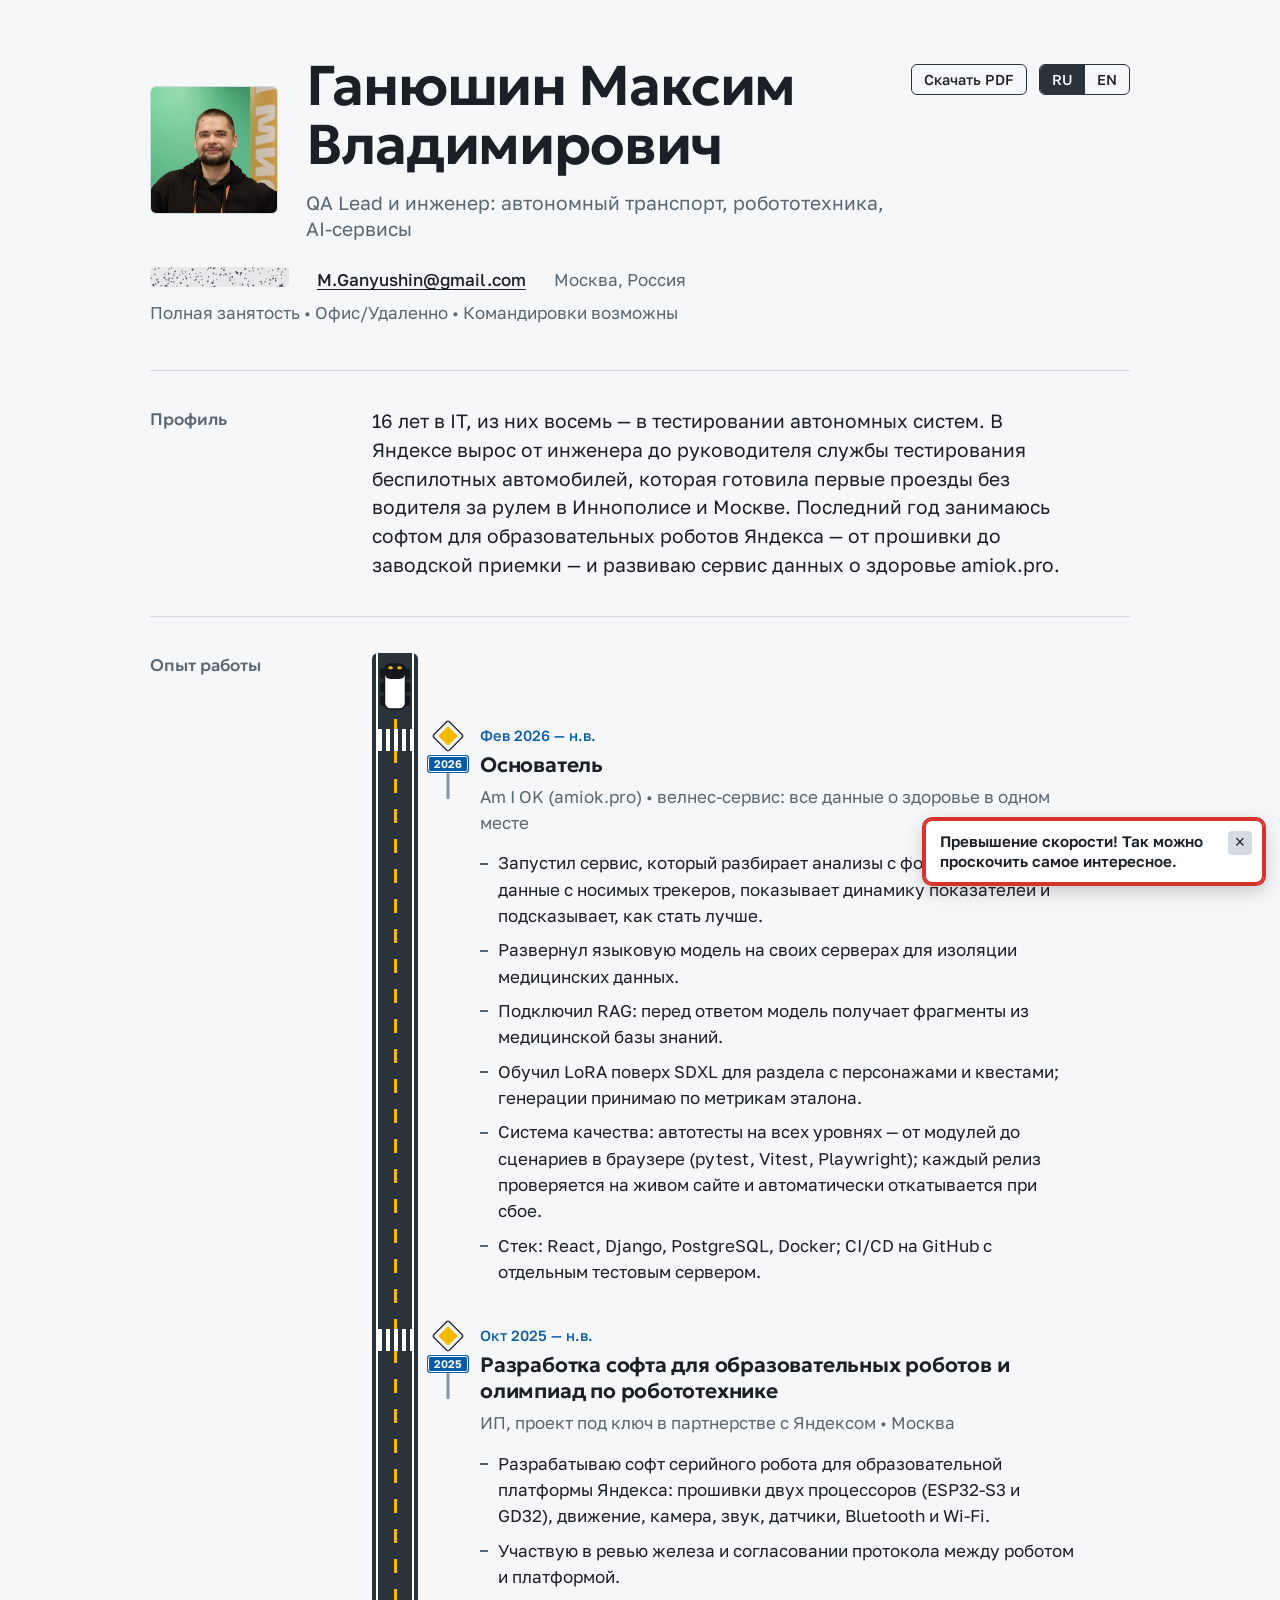
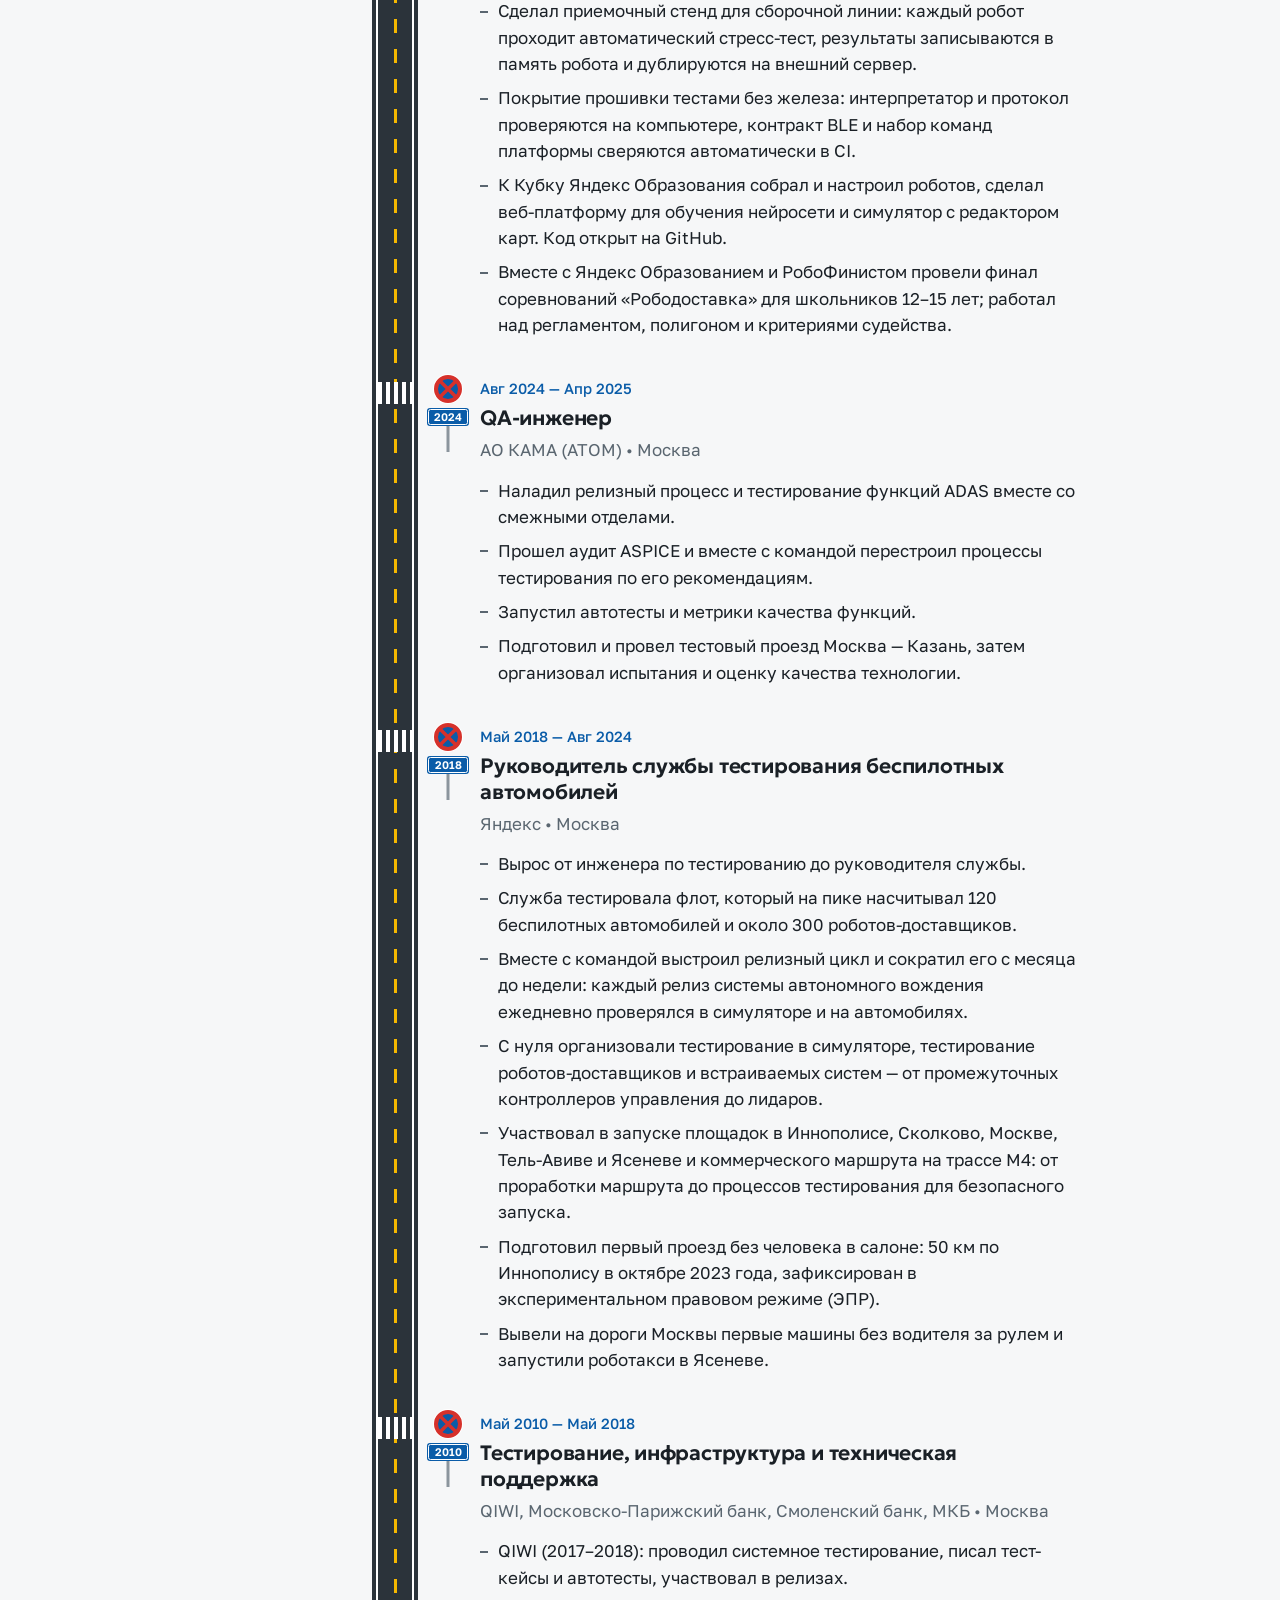
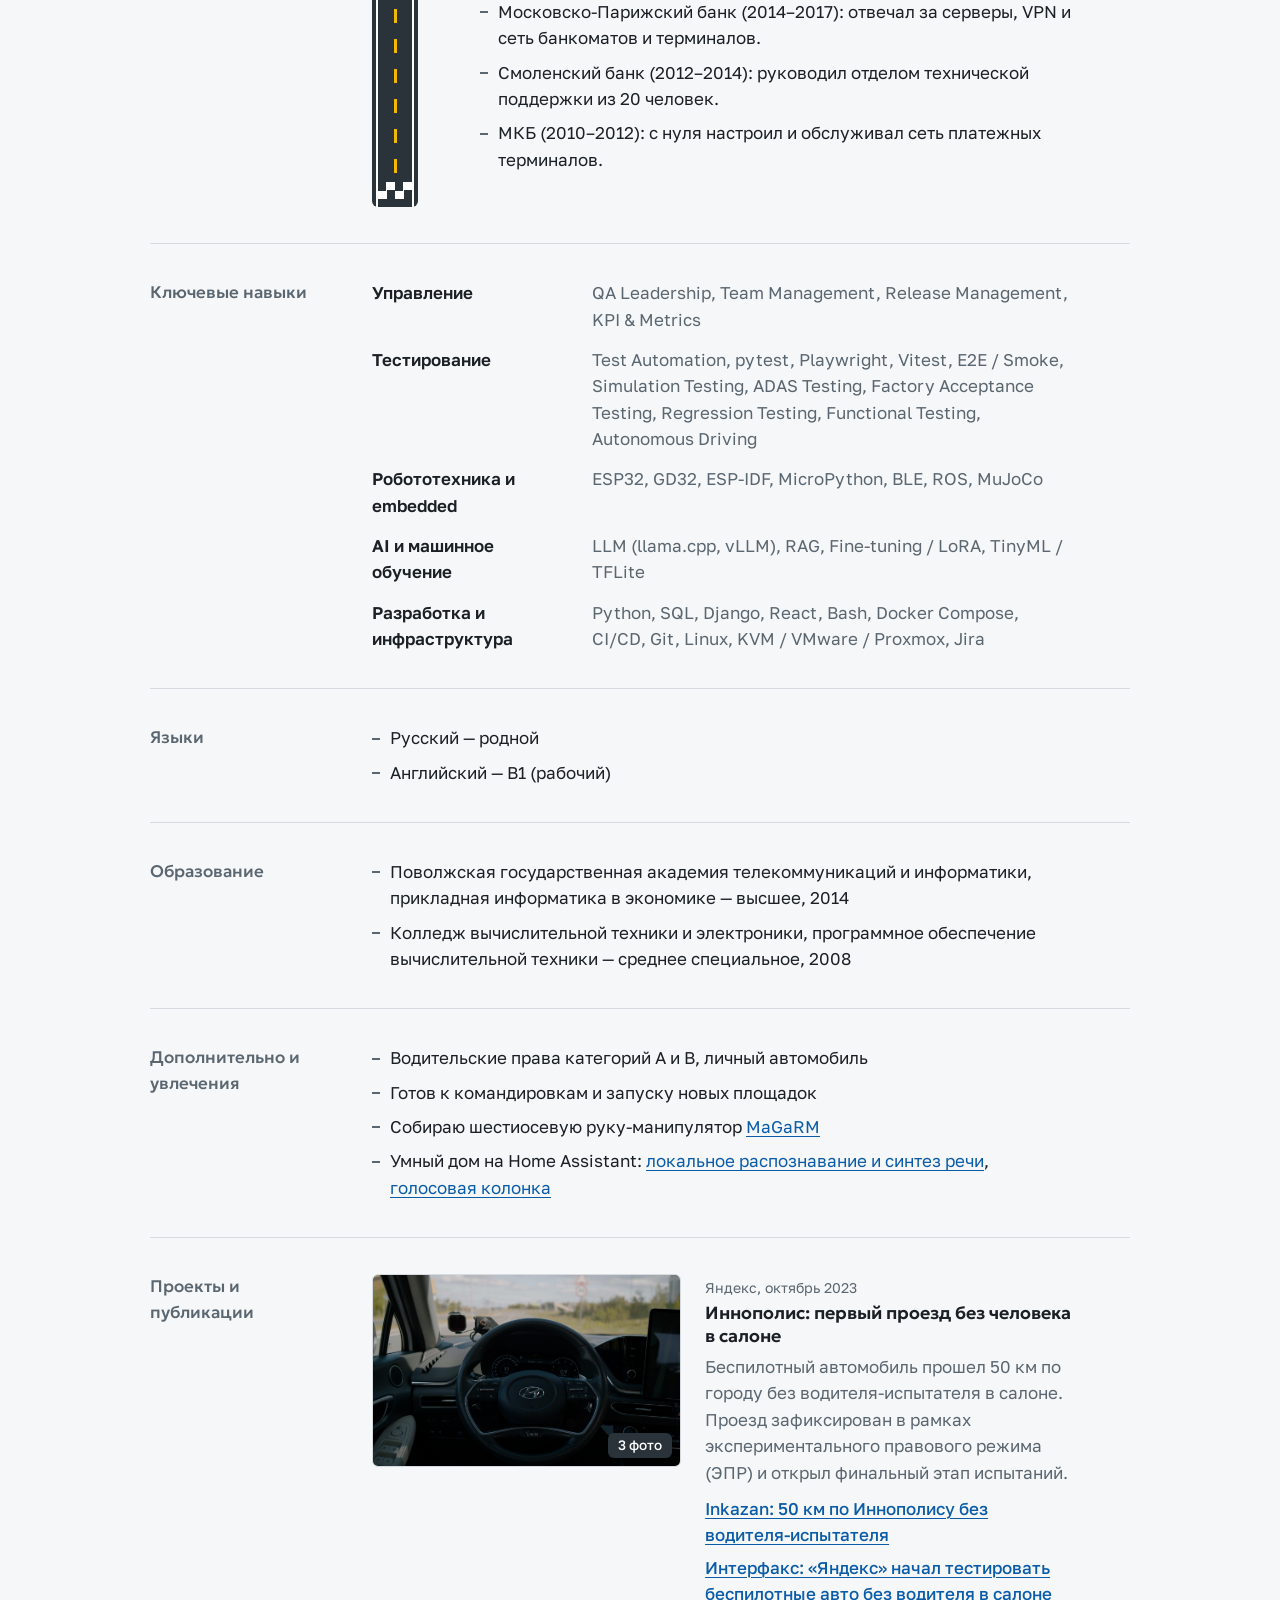
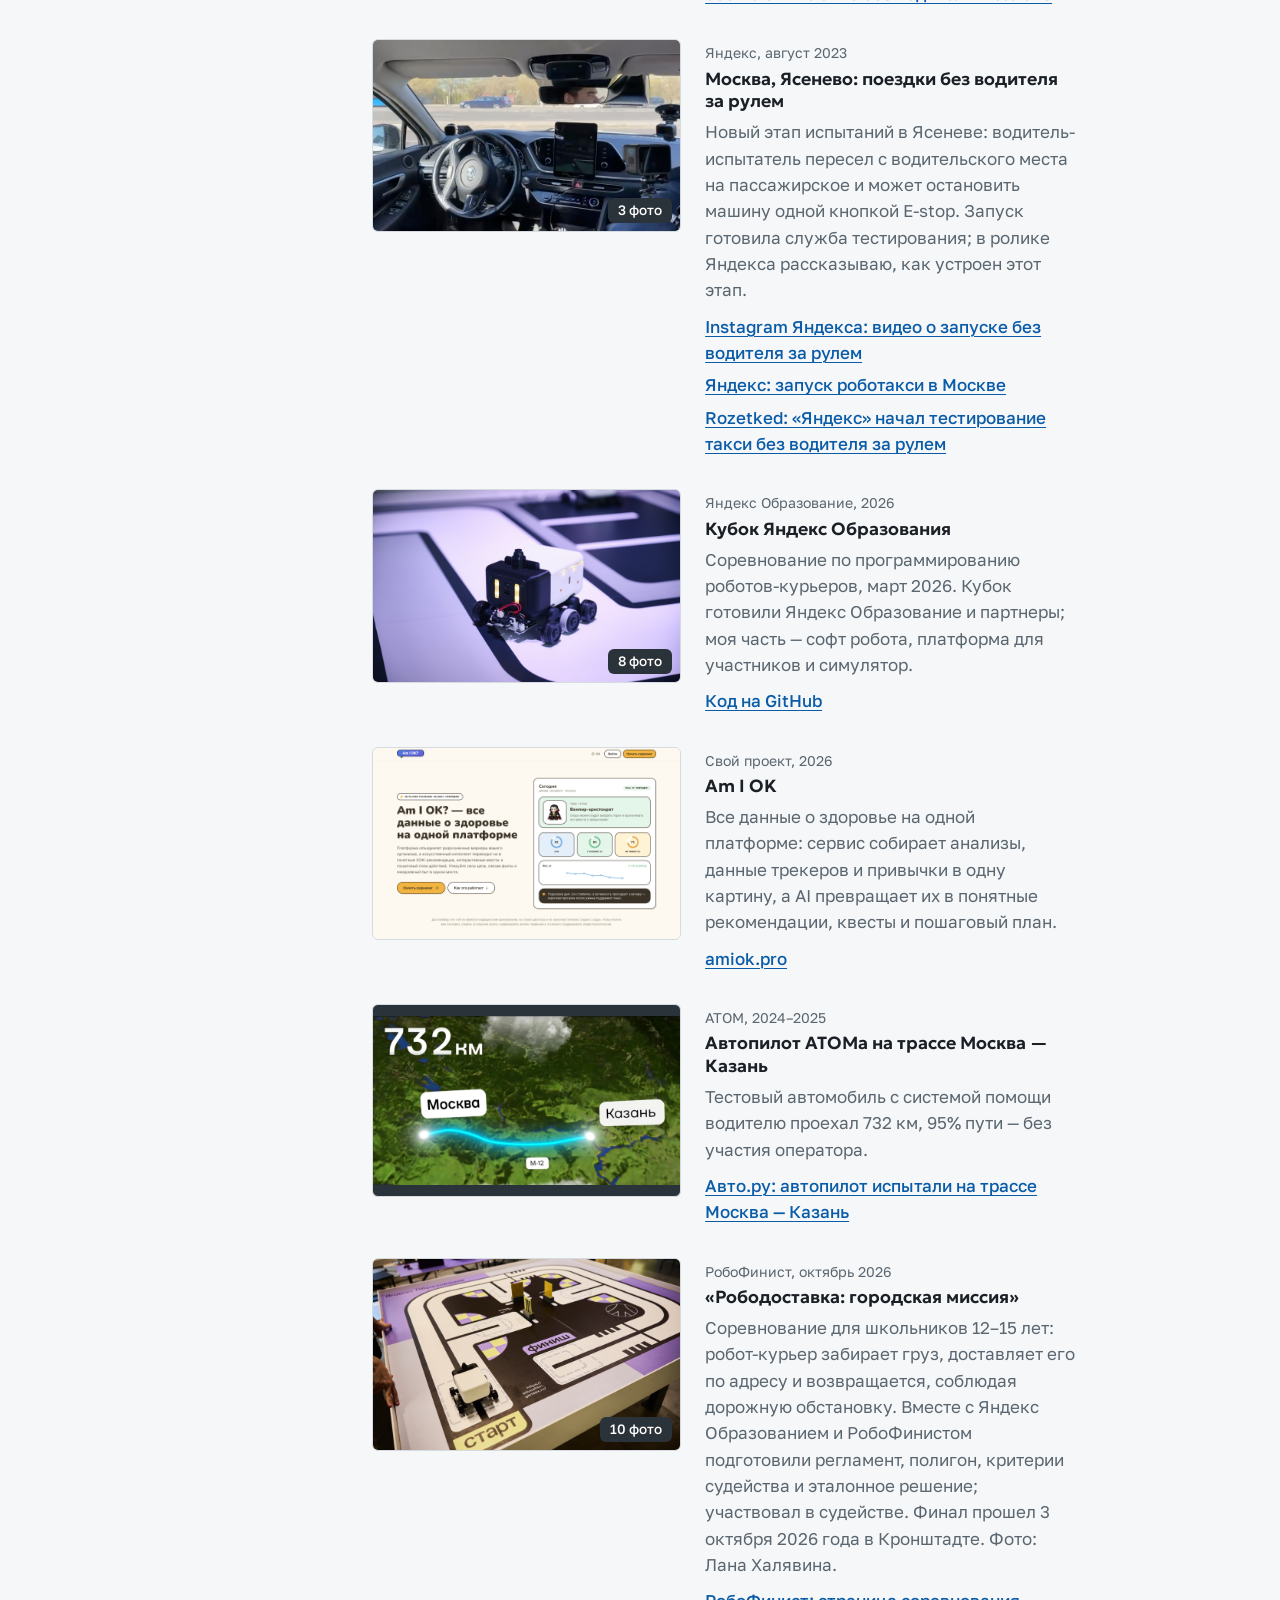
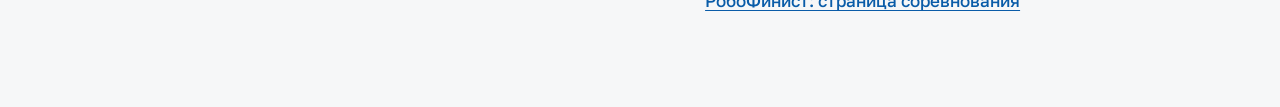
==== index.html @ c86c69f9 "Shorten the robot arm interest" ====
<!doctype html>
<html lang="ru">
  <head>
    <meta charset="UTF-8" />
    <meta name="viewport" content="width=device-width, initial-scale=1.0" />
    <title>Максим Ганюшин — QA Lead</title>
    <meta name="description" content="QA Lead и инженер: автономный транспорт, робототехника, AI-сервисы. Резюме Максима Ганюшина." />
    <meta name="build" content="15221d5f64" />
    <link rel="canonical" href="https://maksimka.info/" />
    <meta name="author" content="Максим Ганюшин" />
    <meta name="twitter:card" content="summary" />
    <script type="application/ld+json">
      {
        "@context": "https://schema.org",
        "@type": "ProfilePage",
        "url": "https://maksimka.info/",
        "inLanguage": ["ru", "en"],
        "mainEntity": {
          "@type": "Person",
          "name": "Максим Ганюшин",
          "alternateName": "Maksim Ganyushin",
          "jobTitle": "QA Lead",
          "description": "QA Lead и инженер: автономный транспорт, робототехника, AI-сервисы.",
          "url": "https://maksimka.info/",
          "image": "https://maksimka.info/assets/media/portrait.jpg",
          "email": "mailto:M.Ganyushin@gmail.com",
          "address": { "@type": "PostalAddress", "addressLocality": "Москва", "addressCountry": "RU" },
          "sameAs": ["https://github.com/ganiushin", "https://amiok.pro"],
          "knowsAbout": ["Тестирование ПО", "Автономный транспорт", "ADAS", "Робототехника", "Автоматизация тестирования"]
        }
      }
    </script>
    <meta property="og:type" content="profile" />
    <meta property="og:url" content="https://maksimka.info/" />
    <meta property="og:title" content="Максим Ганюшин — QA Lead" />
    <meta property="og:description" content="QA Lead и инженер: автономный транспорт, робототехника, AI-сервисы. Яндекс, АТОМ, образовательные роботы, Am I OK." />
    <meta property="og:image" content="https://maksimka.info/assets/media/portrait.jpg" />
    <link
      rel="icon"
      href="data:image/svg+xml,%3Csvg xmlns='http://www.w3.org/2000/svg' viewBox='0 0 32 32'%3E%3Cg transform='rotate(45 16 16)'%3E%3Crect x='5' y='5' width='22' height='22' rx='3' fill='%23fff' stroke='%232b333a' stroke-width='2'/%3E%3Crect x='9.5' y='9.5' width='13' height='13' rx='1.5' fill='%23f5b800'/%3E%3C/g%3E%3C/svg%3E"
    />
    <link rel="preconnect" href="https://fonts.googleapis.com" />
    <link rel="preconnect" href="https://fonts.gstatic.com" crossorigin />
    <link
      href="https://fonts.googleapis.com/css2?family=Geologica:wght@500;600&family=Golos+Text:wght@400;500;600&display=swap"
      rel="stylesheet"
    />
    <!-- ?v= values and the build stamp above are written by prerender.py; do not edit them by hand. -->
    <link rel="stylesheet" href="./styles.css?v=15221d5f64" />
    <!-- Yandex.Metrika counter. Runs only on the live site, so local previews and PDF builds are not counted. -->
    <script type="text/javascript">
      if (location.hostname === "maksimka.info" || location.hostname === "www.maksimka.info") {
        (function(m,e,t,r,i,k,a){
            m[i]=m[i]||function(){(m[i].a=m[i].a||[]).push(arguments)};
            m[i].l=1*new Date();
            for (var j = 0; j < document.scripts.length; j++) {if (document.scripts[j].src === r) { return; }}
            k=e.createElement(t),a=e.getElementsByTagName(t)[0],k.async=1,k.src=r,a.parentNode.insertBefore(k,a)
        })(window, document,'script','https://mc.yandex.ru/metrika/tag.js?id=113596411', 'ym');

        ym(113596411, 'init', {ssr:true, webvisor:true, clickmap:true, ecommerce:"dataLayer", referrer: document.referrer, url: location.href, accurateTrackBounce:true, trackLinks:true});
      }
    </script>
    <noscript><div><img src="https://mc.yandex.ru/watch/113596411" style="position:absolute; left:-9999px;" alt="" /></div></noscript>
    <!-- /Yandex.Metrika counter -->
  </head>
  <body>
    <header class="page-header">
      <div class="header-top">
        <div class="identity">
          <button type="button" class="portrait-button" id="portrait-button">
            <img class="portrait" src="./assets/media/portrait.jpg?v=15221d5f64" alt="Максим Ганюшин" width="128" height="128" />
          </button>
          <div>
            <h1 id="full-name"><!--prerender:full-name-->Ганюшин Максим Владимирович<!--/prerender:full-name--></h1>
            <p class="role" id="headline"><!--prerender:headline-->QA Lead и инженер: автономный транспорт, робототехника, AI-сервисы<!--/prerender:headline--></p>
          </div>
        </div>
        <div class="header-actions">
          <a class="pdf-link" id="pdf-link" href="./assets/resume-ru.pdf" download></a>
          <div class="lang-switcher" role="group" aria-label="Language switch">
            <button class="lang-button is-active" data-lang="ru">RU</button>
            <button class="lang-button" data-lang="en">EN</button>
          </div>
        </div>
      </div>
      <div class="contact-list" id="contacts"><!--prerender:contacts--><span>M.Ganyushin@gmail.com</span><span>Москва, Россия</span><span>Полная занятость • Офис/Удаленно • Командировки возможны</span><!--/prerender:contacts--></div>
      <p class="load-error" id="load-error" hidden></p>
    </header>

    <main class="page-main">
      <section class="section">
        <h2 id="profile-title"><!--prerender:profile-title-->Профиль<!--/prerender:profile-title--></h2>
        <div class="section-body">
          <p class="lead" id="profile-text"><!--prerender:profile-text-->16 лет в IT, из них восемь — в тестировании автономных систем. В Яндексе вырос от инженера до руководителя службы тестирования беспилотных автомобилей, которая готовила первые проезды без водителя за рулем в Иннополисе и Москве. Последний год занимаюсь софтом для образовательных роботов Яндекса — от прошивки до заводской приемки — и развиваю сервис данных о здоровье amiok.pro.<!--/prerender:profile-text--></p>
        </div>
      </section>

      <section class="section">
        <h2 id="experience-title"><!--prerender:experience-title-->Опыт работы<!--/prerender:experience-title--></h2>
        <div class="section-body">
          <div id="experience-list" class="timeline"><!--prerender:experience-list--><article class="timeline-item"><div class="timeline-meta">Фев 2026 — н.в.</div><h3 class="timeline-role">Основатель</h3><p class="timeline-company">Am I OK (amiok.pro) • велнес-сервис: все данные о здоровье в одном месте</p><ul class="timeline-points"><li>Запустил сервис, который разбирает анализы с фото и PDF, собирает данные с носимых трекеров, показывает динамику показателей и подсказывает, как стать лучше.</li><li>Развернул языковую модель на своих серверах для изоляции медицинских данных.</li><li>Подключил RAG: перед ответом модель получает фрагменты из медицинской базы знаний.</li><li>Обучил LoRA поверх SDXL для раздела с персонажами и квестами; генерации принимаю по метрикам эталона.</li><li>Система качества: автотесты на всех уровнях — от модулей до сценариев в браузере (pytest, Vitest, Playwright); каждый релиз проверяется на живом сайте и автоматически откатывается при сбое.</li><li>Стек: React, Django, PostgreSQL, Docker; CI/CD на GitHub с отдельным тестовым сервером.</li></ul></article><article class="timeline-item"><div class="timeline-meta">Окт 2025 — н.в.</div><h3 class="timeline-role">Разработка софта для образовательных роботов и олимпиад по робототехнике</h3><p class="timeline-company">ИП, проект под ключ в партнерстве с Яндексом • Москва</p><ul class="timeline-points"><li>Разрабатываю софт серийного робота для образовательной платформы Яндекса: прошивки двух процессоров (ESP32-S3 и GD32), движение, камера, звук, датчики, Bluetooth и Wi-Fi.</li><li>Участвую в ревью железа и согласовании протокола между роботом и платформой.</li><li>Сделал приемочный стенд для сборочной линии: каждый робот проходит автоматический стресс-тест, результаты записываются в память робота и дублируются на внешний сервер.</li><li>Покрытие прошивки тестами без железа: интерпретатор и протокол проверяются на компьютере, контракт BLE и набор команд платформы сверяются автоматически в CI.</li><li>К Кубку Яндекс Образования собрал и настроил роботов, сделал веб-платформу для обучения нейросети и симулятор с редактором карт. Код открыт на GitHub.</li><li>Вместе с Яндекс Образованием и РобоФинистом провели финал соревнований «Рободоставка» для школьников 12–15 лет; работал над регламентом, полигоном и критериями судейства.</li></ul></article><article class="timeline-item"><div class="timeline-meta">Авг 2024 — Апр 2025</div><h3 class="timeline-role">QA-инженер</h3><p class="timeline-company">АО КАМА (АТОМ) • Москва</p><ul class="timeline-points"><li>Наладил релизный процесс и тестирование функций ADAS вместе со смежными отделами.</li><li>Прошел аудит ASPICE и вместе с командой перестроил процессы тестирования по его рекомендациям.</li><li>Запустил автотесты и метрики качества функций.</li><li>Подготовил и провел тестовый проезд Москва — Казань, затем организовал испытания и оценку качества технологии.</li></ul></article><article class="timeline-item"><div class="timeline-meta">Май 2018 — Авг 2024</div><h3 class="timeline-role">Руководитель службы тестирования беспилотных автомобилей</h3><p class="timeline-company">Яндекс • Москва</p><ul class="timeline-points"><li>Вырос от инженера по тестированию до руководителя службы.</li><li>Служба тестировала флот, который на пике насчитывал 120 беспилотных автомобилей и около 300 роботов-доставщиков.</li><li>Вместе с командой выстроил релизный цикл и сократил его с месяца до недели: каждый релиз системы автономного вождения ежедневно проверялся в симуляторе и на автомобилях.</li><li>С нуля организовали тестирование в симуляторе, тестирование роботов-доставщиков и встраиваемых систем — от промежуточных контроллеров управления до лидаров.</li><li>Участвовал в запуске площадок в Иннополисе, Сколково, Москве, Тель-Авиве и Ясеневе и коммерческого маршрута на трассе М4: от проработки маршрута до процессов тестирования для безопасного запуска.</li><li>Подготовил первый проезд без человека в салоне: 50 км по Иннополису в октябре 2023 года, зафиксирован в экспериментальном правовом режиме (ЭПР).</li><li>Вывели на дороги Москвы первые машины без водителя за рулем и запустили роботакси в Ясеневе.</li></ul></article><article class="timeline-item"><div class="timeline-meta">Май 2010 — Май 2018</div><h3 class="timeline-role">Тестирование, инфраструктура и техническая поддержка</h3><p class="timeline-company">QIWI, Московско-Парижский банк, Смоленский банк, МКБ • Москва</p><ul class="timeline-points"><li>QIWI (2017–2018): проводил системное тестирование, писал тест-кейсы и автотесты, участвовал в релизах.</li><li>Московско-Парижский банк (2014–2017): отвечал за серверы, VPN и сеть банкоматов и терминалов.</li><li>Смоленский банк (2012–2014): руководил отделом технической поддержки из 20 человек.</li><li>МКБ (2010–2012): с нуля настроил и обслуживал сеть платежных терминалов.</li></ul></article><!--/prerender:experience-list--></div>
        </div>
      </section>

      <section class="section">
        <h2 id="skills-title"><!--prerender:skills-title-->Ключевые навыки<!--/prerender:skills-title--></h2>
        <div class="section-body">
          <dl id="skills-list" class="skill-groups"><!--prerender:skills-list--><div class="skill-group"><dt>Управление</dt><dd>QA Leadership, Team Management, Release Management, KPI &amp; Metrics</dd></div><div class="skill-group"><dt>Тестирование</dt><dd>Test Automation, pytest, Playwright, Vitest, E2E / Smoke, Simulation Testing, ADAS Testing, Factory Acceptance Testing, Regression Testing, Functional Testing, Autonomous Driving</dd></div><div class="skill-group"><dt>Робототехника и embedded</dt><dd>ESP32, GD32, ESP-IDF, MicroPython, BLE, ROS, MuJoCo</dd></div><div class="skill-group"><dt>AI и машинное обучение</dt><dd>LLM (llama.cpp, vLLM), RAG, Fine-tuning / LoRA, TinyML / TFLite</dd></div><div class="skill-group"><dt>Разработка и инфраструктура</dt><dd>Python, SQL, Django, React, Bash, Docker Compose, CI/CD, Git, Linux, KVM / VMware / Proxmox, Jira</dd></div><!--/prerender:skills-list--></dl>
        </div>
      </section>

      <section class="section">
        <h2 id="languages-title"><!--prerender:languages-title-->Языки<!--/prerender:languages-title--></h2>
        <div class="section-body">
          <ul id="languages-list" class="simple-list"><!--prerender:languages-list--><li>Русский — родной</li><li>Английский — B1 (рабочий)</li><!--/prerender:languages-list--></ul>
        </div>
      </section>

      <section class="section">
        <h2 id="education-title"><!--prerender:education-title-->Образование<!--/prerender:education-title--></h2>
        <div class="section-body">
          <ul id="education-list" class="simple-list"><!--prerender:education-list--><li>Поволжская государственная академия телекоммуникаций и информатики, прикладная информатика в экономике — высшее, 2014</li><li>Колледж вычислительной техники и электроники, программное обеспечение вычислительной техники — среднее специальное, 2008</li><!--/prerender:education-list--></ul>
        </div>
      </section>

      <section class="section">
        <h2 id="additional-title"><!--prerender:additional-title-->Дополнительно и увлечения<!--/prerender:additional-title--></h2>
        <div class="section-body">
          <ul id="additional-list" class="simple-list"><!--prerender:additional-list--><li>Водительские права категорий A и B, личный автомобиль</li><li>Готов к командировкам и запуску новых площадок</li><li>Собираю шестиосевую руку-манипулятор <a href="https://github.com/ganiushin/MaGaRM">MaGaRM</a></li><li>Умный дом на Home Assistant: <a href="https://github.com/ganiushin/parakeet-stt-silero-tts-addons-haos">локальное распознавание и синтез речи</a>, <a href="https://github.com/ganiushin/voice-pe-firmware">голосовая колонка</a></li><!--/prerender:additional-list--></ul>
        </div>
      </section>

      <section class="section">
        <h2 id="projects-title"><!--prerender:projects-title-->Проекты и публикации<!--/prerender:projects-title--></h2>
        <div class="section-body">
          <div id="projects-list" class="projects"><!--prerender:projects-list--><article class="project"><div class="project-body"><span class="project-label">Яндекс, октябрь 2023</span><h3 class="project-title">Иннополис: первый проезд без человека в салоне</h3><p class="project-description">Беспилотный автомобиль прошел 50 км по городу без водителя-испытателя в салоне. Проезд зафиксирован в рамках экспериментального правового режима (ЭПР) и открыл финальный этап испытаний.</p><div class="project-links"><a href="https://inkazan.ru/news/2023-10-25/iz-salona-bespilotnogo-taksi-v-innopolise-ischez-muzhchina-3080383">Inkazan: 50 км по Иннополису без водителя-испытателя</a><a href="https://www.interfax.ru/russia/927490">Интерфакс: «Яндекс» начал тестировать беспилотные авто без водителя в салоне</a></div></div></article><article class="project"><div class="project-body"><span class="project-label">Яндекс, август 2023</span><h3 class="project-title">Москва, Ясенево: поездки без водителя за рулем</h3><p class="project-description">Новый этап испытаний в Ясеневе: водитель-испытатель пересел с водительского места на пассажирское и может остановить машину одной кнопкой E-stop. Запуск готовила служба тестирования; в ролике Яндекса рассказываю, как устроен этот этап.</p><div class="project-links"><a href="https://www.instagram.com/p/CvhhzXmNhs6/">Instagram Яндекса: видео о запуске без водителя за рулем</a><a href="https://yandex.ru/company/news/07-06-23">Яндекс: запуск роботакси в Москве</a><a href="https://rozetked.me/news/29966-yandeks-nachal-testirovanie-bespilotnogo-taksi-bez-voditelya-za-rulem">Rozetked: «Яндекс» начал тестирование такси без водителя за рулем</a></div></div></article><article class="project"><div class="project-body"><span class="project-label">Яндекс Образование, 2026</span><h3 class="project-title">Кубок Яндекс Образования</h3><p class="project-description">Соревнование по программированию роботов-курьеров, март 2026. Кубок готовили Яндекс Образование и партнеры; моя часть — софт робота, платформа для участников и симулятор.</p><div class="project-links"><a href="https://github.com/YandexEducation/robot">Код на GitHub</a></div></div></article><article class="project"><div class="project-body"><span class="project-label">Свой проект, 2026</span><h3 class="project-title">Am I OK</h3><p class="project-description">Все данные о здоровье на одной платформе: сервис собирает анализы, данные трекеров и привычки в одну картину, а AI превращает их в понятные рекомендации, квесты и пошаговый план.</p><div class="project-links"><a href="https://amiok.pro">amiok.pro</a></div></div></article><article class="project"><div class="project-body"><span class="project-label">АТОМ, 2024–2025</span><h3 class="project-title">Автопилот АТОМа на трассе Москва — Казань</h3><p class="project-description">Тестовый автомобиль с системой помощи водителю проехал 732 км, 95% пути — без участия оператора.</p><div class="project-links"><a href="https://auto.ru/mag/article/avtopilot-dlya-elektrokara-atom-ispytali-na-trasse-moskvakazan/">Авто.ру: автопилот испытали на трассе Москва — Казань</a></div></div></article><article class="project"><div class="project-body"><span class="project-label">РобоФинист, октябрь 2026</span><h3 class="project-title">«Рободоставка: городская миссия»</h3><p class="project-description">Соревнование для школьников 12–15 лет: робот-курьер забирает груз, доставляет его по адресу и возвращается, соблюдая дорожную обстановку. Вместе с Яндекс Образованием и РобоФинистом подготовили регламент, полигон, критерии судейства и эталонное решение; участвовал в судействе. Финал прошел 3 октября 2026 года в Кронштадте. Фото: Лана Халявина.</p><div class="project-links"><a href="https://robofinist.ru/event/info/competitions/id/1600#kind12499">РобоФинист: страница соревнования</a></div></div></article><!--/prerender:projects-list--></div>
        </div>
      </section>
    </main>

    <aside class="navigator" id="navigator" role="status" hidden>
      <span id="navigator-text"></span>
      <button type="button" class="navigator-close" id="navigator-close" aria-label="Скрыть подсказку">×</button>
    </aside>

    <dialog id="lightbox" class="lightbox">
      <figure class="lightbox-figure">
        <img id="lightbox-image" alt="" />
        <figcaption>
          <span id="lightbox-caption"></span>
          <span id="lightbox-counter" class="lightbox-counter"></span>
        </figcaption>
      </figure>
      <button type="button" id="lightbox-prev" class="lightbox-nav lightbox-prev">‹</button>
      <button type="button" id="lightbox-next" class="lightbox-nav lightbox-next">›</button>
      <button type="button" id="lightbox-close" class="lightbox-close">×</button>
    </dialog>

    <script src="./app.js?v=15221d5f64" type="module"></script>
  </body>
</html>
---- styles.css ----
:root {
  --page: #f6f7f8;
  --ink: #1a2026;
  --muted: #5a6670;
  --rule: #d5dbe0;
  --asphalt: #2b333a;
  --marking: #f5b800;
  --sign: #0a5ca8;
  --gutter: 190px;
  --display: "Geologica", "Helvetica Neue", Arial, sans-serif;
  --body: "Golos Text", "Segoe UI", "Helvetica Neue", Arial, sans-serif;
}

* {
  box-sizing: border-box;
}

body {
  margin: 0;
  background: var(--page);
  color: var(--ink);
  font-family: var(--body);
  font-size: 1.0625rem;
  line-height: 1.55;
  -webkit-font-smoothing: antialiased;
}

h1,
h2,
h3,
p,
ul,
dl,
dd {
  margin: 0;
}

ul {
  padding: 0;
  list-style: none;
}

a {
  color: var(--sign);
  text-decoration-thickness: 1px;
  text-underline-offset: 3px;
}

a:hover {
  text-decoration-thickness: 2px;
}

:focus-visible {
  outline: 2px solid var(--sign);
  outline-offset: 3px;
}

.page-header,
.page-main {
  width: min(980px, calc(100% - 40px));
  margin: 0 auto;
}

.page-main {
  padding-bottom: 56px;
}

/* Header */

.page-header {
  padding: 56px 0 44px;
}

.header-top {
  display: flex;
  justify-content: space-between;
  align-items: start;
  gap: 24px;
}

.identity {
  display: flex;
  align-items: center;
  gap: 28px;
}

.portrait-button {
  flex: none;
  padding: 0;
  border: 0;
  border-radius: 6px;
  background: none;
  cursor: zoom-in;
}

.portrait {
  display: block;
  width: 128px;
  height: 128px;
  border: 1px solid var(--rule);
  border-radius: 6px;
  object-fit: cover;
}

h1 {
  font-family: var(--display);
  font-weight: 600;
  font-size: clamp(2.1rem, 5.4vw, 3.5rem);
  line-height: 1.05;
  letter-spacing: -0.02em;
}

.role {
  margin-top: 16px;
  max-width: 34em;
  font-size: 1.2rem;
  line-height: 1.4;
  color: var(--muted);
}

.contact-list {
  margin-top: 24px;
  display: flex;
  flex-wrap: wrap;
  gap: 6px 28px;
}

.phone-spoiler {
  display: inline-block;
  width: 10.4em;
  height: 1.5em;
  padding: 0;
  border: 0;
  border-radius: 5px;
  background: rgb(26 32 38 / 0.07);
  overflow: hidden;
  vertical-align: bottom;
  cursor: pointer;
}

.phone-spoiler canvas {
  display: block;
  width: 100%;
  height: 100%;
  transition: opacity 0.28s ease-out;
}

.phone-spoiler.is-revealing canvas {
  opacity: 0;
}

.phone-revealed {
  animation: phone-in 0.4s ease-out;
}

@keyframes phone-in {
  from {
    opacity: 0;
    filter: blur(5px);
  }
}

.print-only {
  display: none;
}

.contact-list a {
  color: var(--ink);
  font-weight: 500;
}

.contact-list span {
  color: var(--muted);
}

.header-actions {
  display: flex;
  flex: none;
  align-items: center;
  gap: 12px;
  margin-top: 8px;
}

.pdf-link {
  padding: 6px 12px;
  border: 1px solid var(--asphalt);
  border-radius: 6px;
  color: var(--ink);
  font: 500 0.9rem var(--body);
  text-decoration: none;
  white-space: nowrap;
}

.pdf-link:hover {
  background: var(--asphalt);
  color: #fff;
}

.pdf-link:empty {
  display: none;
}

.lang-switcher {
  display: flex;
  flex: none;
  border: 1px solid var(--asphalt);
  border-radius: 6px;
  overflow: hidden;
}

.lang-button {
  border: 0;
  background: transparent;
  color: var(--ink);
  font: 500 0.9rem var(--body);
  padding: 6px 12px;
  cursor: pointer;
}

.lang-button.is-active {
  background: var(--asphalt);
  color: #fff;
}

.load-error {
  margin-top: 20px;
  padding: 12px 16px;
  border-left: 4px solid var(--marking);
  background: #fff;
}

/* Sections: title in the left gutter, content on the right */

.section {
  display: grid;
  grid-template-columns: var(--gutter) minmax(0, 1fr);
  column-gap: 32px;
  padding: 36px 0;
  border-top: 1px solid var(--rule);
}

h2 {
  font-family: var(--display);
  font-weight: 500;
  font-size: 1.05rem;
  line-height: 1.55;
  color: var(--muted);
}

.section-body {
  max-width: 44rem;
}

.lead {
  font-size: 1.2rem;
  line-height: 1.5;
}

/* Experience is a road read from the top: a rover drives at the current end,
   every job is a crossing with a kilometre-style plate showing its start year,
   current jobs carry a "priority road" diamond, finished ones a "no stopping" sign,
   the first job is the start line. */

.timeline {
  --road: 46px;
  --road-gap: 62px;
  --rover: 30px;
  position: relative;
  padding: 72px 0 34px calc(var(--road) + var(--road-gap));
  display: grid;
  gap: 40px;
}

.timeline::before {
  content: "";
  position: absolute;
  inset: 0 auto 0 0;
  width: var(--road);
  border-radius: 6px;
  background:
    linear-gradient(
      90deg,
      transparent 4px,
      #fff 4px 6px,
      transparent 6px calc(100% - 6px),
      #fff calc(100% - 6px) calc(100% - 4px),
      transparent calc(100% - 4px)
    ),
    var(--asphalt);
}

.timeline::after {
  content: "";
  position: absolute;
  inset: 66px auto 34px calc(var(--road) / 2 - 1.5px);
  width: 3px;
  background: repeating-linear-gradient(to bottom, var(--marking) 0 14px, transparent 14px 30px);
}

.timeline-rover {
  position: absolute;
  z-index: 2;
  top: 8px;
  left: calc(var(--road) / 2 - var(--rover) / 2);
  width: var(--rover);
}

/* The rover is a small icon that only moves when the reader scrolls, so its
   turn-around is shown even with "reduce motion" on; larger effects stay gated. */
.timeline-rover svg {
  transition: transform 0.5s ease-in-out;
}

.rover-tail-lights {
  opacity: 0;
}

.timeline-rover.is-reversing .rover-tail-lights {
  opacity: 1;
}

@media (prefers-reduced-motion: no-preference) {
  .timeline-rover {
    transition: transform 0.08s linear;
  }
}

.timeline-start {
  position: absolute;
  z-index: 1;
  bottom: 8px;
  left: 6px;
  width: calc(var(--road) - 12px);
  height: 17px;
  background: repeating-conic-gradient(#fff 0 25%, var(--asphalt) 0 50%) 0 0 / 17px 17px;
}

.timeline-item {
  position: relative;
}

/* Crossing: zebra stripes across the road at each job */
.timeline-item::before {
  content: "";
  position: absolute;
  z-index: 1;
  top: 4px;
  left: calc(-1 * (var(--road) + var(--road-gap)) + 6px);
  width: calc(var(--road) - 12px);
  height: 22px;
  background:
    repeating-linear-gradient(90deg, #fff 0 4px, transparent 4px 8px),
    var(--asphalt);
}

.timeline-sign {
  position: absolute;
  top: -6px;
  left: calc(-1 * var(--road-gap) + 8px);
  width: 44px;
}

.timeline-sign svg,
.timeline-rover svg {
  display: block;
  width: 100%;
  height: auto;
}

.timeline-meta {
  font-size: 0.92rem;
  font-weight: 500;
  color: var(--sign);
}

.timeline-role {
  margin-top: 4px;
  font-family: var(--display);
  font-weight: 600;
  font-size: 1.3rem;
  line-height: 1.25;
  letter-spacing: -0.01em;
}

.timeline-company {
  margin-top: 6px;
  color: var(--muted);
}

.timeline-points {
  margin-top: 14px;
}

.timeline-points li,
.simple-list li {
  position: relative;
  padding-left: 18px;
}

.timeline-points li::before,
.simple-list li::before {
  content: "";
  position: absolute;
  left: 0;
  top: 0.72em;
  width: 8px;
  height: 2px;
  background: var(--muted);
}

.timeline-points li + li,
.simple-list li + li {
  margin-top: 8px;
}

/* Skills */

.skill-groups {
  display: grid;
  gap: 14px;
}

.skill-group {
  display: grid;
  grid-template-columns: 12.5rem minmax(0, 1fr);
  column-gap: 20px;
}

.skill-group dt {
  font-weight: 600;
}

.skill-group dd {
  color: var(--muted);
}

/* Projects: one block per topic, cover on the left when there are photos */

.projects {
  display: grid;
  gap: 32px;
}

.project:has(.project-cover) {
  display: grid;
  grid-template-columns: minmax(0, 5fr) minmax(0, 6fr);
  gap: 24px;
  align-items: start;
}

.project-cover {
  position: relative;
  display: block;
  width: 100%;
  aspect-ratio: 16 / 10;
  padding: 0;
  border: 1px solid var(--rule);
  border-radius: 6px;
  overflow: hidden;
  background: var(--rule);
  font: inherit;
  cursor: zoom-in;
}

.project-cover img {
  display: block;
  width: 100%;
  height: 100%;
  object-fit: cover;
}

.project-cover.is-contained {
  background: var(--asphalt);
}

.project-cover.is-contained img {
  object-fit: contain;
}

.project-cover-count {
  position: absolute;
  right: 8px;
  bottom: 8px;
  padding: 2px 10px;
  border-radius: 6px;
  background: var(--asphalt);
  color: #fff;
  font-size: 0.85rem;
  font-weight: 500;
}

/* Navigator chip: an information road sign that comments on the reader's progress */

.navigator {
  position: fixed;
  z-index: 5;
  right: 16px;
  bottom: 16px;
  display: flex;
  align-items: start;
  gap: 10px;
  max-width: min(340px, calc(100vw - 32px));
  padding: 10px 10px 10px 14px;
  border: 2px solid #fff;
  border-radius: 8px;
  outline: 2px solid var(--sign);
  background: var(--sign);
  color: #fff;
  font-size: 0.95rem;
  line-height: 1.35;
  box-shadow: 0 6px 18px rgb(27 33 38 / 0.25);
}

/* Speeding warning: the chip dresses as a prohibition sign */
.navigator.is-warning {
  border-color: #d6312b;
  outline-color: #d6312b;
  background: #fff;
  color: var(--ink);
  font-weight: 600;
}

.navigator.is-warning .navigator-close {
  background: var(--rule);
  color: var(--ink);
}

.navigator[hidden] {
  display: none;
}

.navigator a {
  color: #fff;
  font-weight: 600;
}

.navigator-close {
  flex: none;
  width: 24px;
  height: 24px;
  padding: 0;
  border: 0;
  border-radius: 4px;
  background: rgb(255 255 255 / 0.18);
  color: #fff;
  font-size: 1.1rem;
  line-height: 1;
  cursor: pointer;
}

.navigator-close:hover {
  background: var(--marking);
  color: var(--asphalt);
}

.navigator-close:focus-visible {
  outline-color: var(--marking);
}

@media (prefers-reduced-motion: no-preference) {
  .navigator.is-fresh {
    animation: navigator-in 0.35s ease-out;
  }
}

@keyframes navigator-in {
  from {
    transform: translateY(8px);
    opacity: 0.4;
  }
}

/* Full-screen photo viewer */

.lightbox {
  width: 100vw;
  height: 100vh;
  max-width: none;
  max-height: none;
  margin: 0;
  padding: 0;
  border: 0;
  background: transparent;
  color: #fff;
}

.lightbox[open] {
  display: grid;
  place-items: center;
}

.lightbox::backdrop {
  background: #1b2126;
}

.lightbox-figure {
  margin: 0;
  width: min(1200px, calc(100vw - 140px));
}

.lightbox-figure img {
  display: block;
  width: 100%;
  max-height: calc(100vh - 140px);
  object-fit: contain;
}

.lightbox-figure figcaption {
  display: flex;
  justify-content: space-between;
  gap: 24px;
  margin-top: 14px;
  line-height: 1.4;
}

.lightbox-counter {
  flex: none;
  color: #b8c1c9;
}

.lightbox-nav,
.lightbox-close {
  position: fixed;
  width: 48px;
  height: 48px;
  border: 0;
  border-radius: 50%;
  background: rgb(255 255 255 / 0.12);
  color: #fff;
  font-size: 1.9rem;
  line-height: 1;
  cursor: pointer;
}

.lightbox-nav:hover,
.lightbox-close:hover {
  background: var(--marking);
  color: var(--asphalt);
}

.lightbox-nav:focus-visible,
.lightbox-close:focus-visible {
  outline-color: var(--marking);
}

.lightbox-prev {
  left: 12px;
  top: calc(50% - 24px);
}

.lightbox-next {
  right: 12px;
  top: calc(50% - 24px);
}

.lightbox-close {
  right: 12px;
  top: 12px;
}

.project-label {
  font-size: 0.88rem;
  color: var(--muted);
}

.project-title {
  margin-top: 2px;
  font-family: var(--display);
  font-weight: 600;
  font-size: 1.1rem;
  line-height: 1.3;
}

.project-description {
  margin-top: 6px;
  color: var(--muted);
}

.project-links {
  display: grid;
  justify-items: start;
  gap: 6px;
  margin-top: 10px;
}

.project-links:empty {
  display: none;
}

.project-links a {
  font-weight: 500;
}

/* On tablets and phones the header buttons go on their own line above the name,
   otherwise they squeeze a long name into three lines or off the screen. */
@media (max-width: 1000px) {
  .header-top {
    flex-direction: column-reverse;
    align-items: stretch;
    gap: 16px;
  }

  .header-actions {
    align-self: end;
    margin-top: 0;
  }
}

@media (max-width: 760px) {
  .page-header {
    padding: 32px 0 28px;
  }

  /* On a phone the navigator chip is a narrow strip in the corner, so it covers as little text as possible */
  .navigator {
    right: 8px;
    bottom: 8px;
    gap: 6px;
    max-width: min(230px, calc(100vw - 16px));
    padding: 6px 6px 6px 9px;
    border-width: 1.5px;
    outline-width: 1.5px;
    font-size: 0.78rem;
    line-height: 1.25;
  }

  .navigator-close {
    width: 20px;
    height: 20px;
    font-size: 0.95rem;
  }


  .identity {
    gap: 16px;
  }

  .identity > div {
    min-width: 0;
  }

  h1 {
    font-size: clamp(1.45rem, 7.2vw, 2.1rem);
    overflow-wrap: anywhere;
  }

  .role {
    margin-top: 10px;
    font-size: 1.05rem;
  }

  .portrait {
    width: 80px;
    height: 80px;
  }

  .section {
    grid-template-columns: 1fr;
    row-gap: 14px;
    padding: 28px 0;
  }

  .skill-group {
    grid-template-columns: 1fr;
  }

  .project:has(.project-cover) {
    grid-template-columns: 1fr;
    gap: 12px;
  }

  .lightbox-figure {
    width: calc(100vw - 24px);
  }

  .lightbox-prev,
  .lightbox-next {
    top: auto;
    bottom: 12px;
  }

  .timeline {
    --road: 34px;
    --road-gap: 50px;
    --rover: 22px;
  }

  .timeline-sign {
    width: 36px;
  }
}

@media print {
  /* The PDF keeps every word at a comfortable reading size and saves paper
     on margins, spacing and pictures instead. */
  @page {
    size: A4;
    margin: 11mm 13mm;
  }

  :root {
    --page: #fff;
  }

  body {
    font-size: 10.2pt;
    line-height: 1.42;
  }

  .page-header,
  .page-main {
    width: 100%;
  }

  .print-only {
    display: inline;
  }

  .header-actions,
  .navigator,
  .lightbox,
  .project-cover,
  .timeline-rover {
    display: none;
  }

  /* header: one compact block */
  .page-header {
    padding: 0 0 10px;
  }

  .header-top {
    flex-direction: row;
  }

  .identity {
    gap: 14px;
  }

  .portrait {
    width: 64px;
    height: 64px;
  }

  h1 {
    font-size: 20pt;
  }

  .role {
    margin-top: 3px;
    max-width: none;
    font-size: 11pt;
  }

  .contact-list {
    margin-top: 9px;
    gap: 2px 18px;
  }

  /* sections flow as plain blocks so a job can continue on the next page */
  .section {
    display: block;
    padding: 9px 0;
  }

  .page-main {
    padding-bottom: 0;
  }

  h2 {
    margin-bottom: 5px;
    font-size: 10.2pt;
    break-after: avoid;
  }

  .section-body {
    max-width: none;
  }

  .lead {
    font-size: 10.8pt;
    line-height: 1.42;
  }

  /* the road stays, only thinner */
  .timeline {
    --road: 18px;
    --road-gap: 40px;
    display: block;
    padding-top: 4px;
    padding-bottom: 14px;
  }

  .timeline::before {
    border-radius: 3px;
    background: var(--asphalt);
  }

  .timeline::after {
    top: 4px;
    bottom: 14px;
    left: calc(var(--road) / 2 - 0.5px);
    width: 1px;
    background: repeating-linear-gradient(to bottom, var(--marking) 0 6px, transparent 6px 13px);
  }

  .timeline-start {
    bottom: 3px;
    left: 2px;
    width: calc(var(--road) - 4px);
    height: 5px;
    background-size: 5px 5px;
  }

  .timeline-item + .timeline-item {
    margin-top: 12px;
  }

  .timeline-item::before {
    top: 2px;
    left: calc(-1 * (var(--road) + var(--road-gap)) + 2px);
    width: calc(var(--road) - 4px);
    height: 7px;
    background:
      repeating-linear-gradient(90deg, #fff 0 2px, transparent 2px 4px),
      var(--asphalt);
  }

  .timeline-sign {
    top: -2px;
    left: calc(-1 * var(--road-gap) + 5px);
    width: 29px;
  }

  .timeline-meta {
    font-size: 9.2pt;
  }

  .timeline-role {
    margin-top: 1px;
    font-size: 12.2pt;
  }

  .timeline-company {
    margin-top: 1px;
  }

  .timeline-points {
    margin-top: 5px;
  }

  .timeline-points li,
  .simple-list li {
    padding-left: 11px;
  }

  .timeline-points li::before,
  .simple-list li::before {
    width: 5px;
    height: 1px;
  }

  .timeline-points li + li,
  .simple-list li + li {
    margin-top: 3px;
  }

  /* skills: group name and items on one line */
  .skill-groups {
    display: block;
  }

  .skill-group {
    display: block;
  }

  .skill-group + .skill-group {
    margin-top: 3px;
  }

  .skill-group dt {
    display: inline;
  }

  .skill-group dt::after {
    content: ": ";
  }

  .skill-group dd {
    display: inline;
  }

  /* projects: text only, two columns */
  .projects {
    display: block;
    columns: 2;
    column-gap: 22px;
  }

  .project,
  .project:has(.project-cover) {
    display: block;
  }

  .project + .project {
    margin-top: 10px;
  }

  .project-label {
    font-size: 8.8pt;
  }

  .project-title {
    margin-top: 0;
    font-size: 10.8pt;
  }

  .project-description {
    margin-top: 1px;
  }

  .project-links {
    gap: 0;
    margin-top: 2px;
  }

  .timeline-meta,
  .timeline-role,
  .timeline-company,
  .project-label,
  .project-title {
    break-after: avoid;
  }

  .timeline-points li,
  .skill-group,
  .project {
    break-inside: avoid;
  }

  .timeline::before,
  .timeline::after,
  .timeline-start,
  .timeline-item::before {
    print-color-adjust: exact;
    -webkit-print-color-adjust: exact;
  }
}
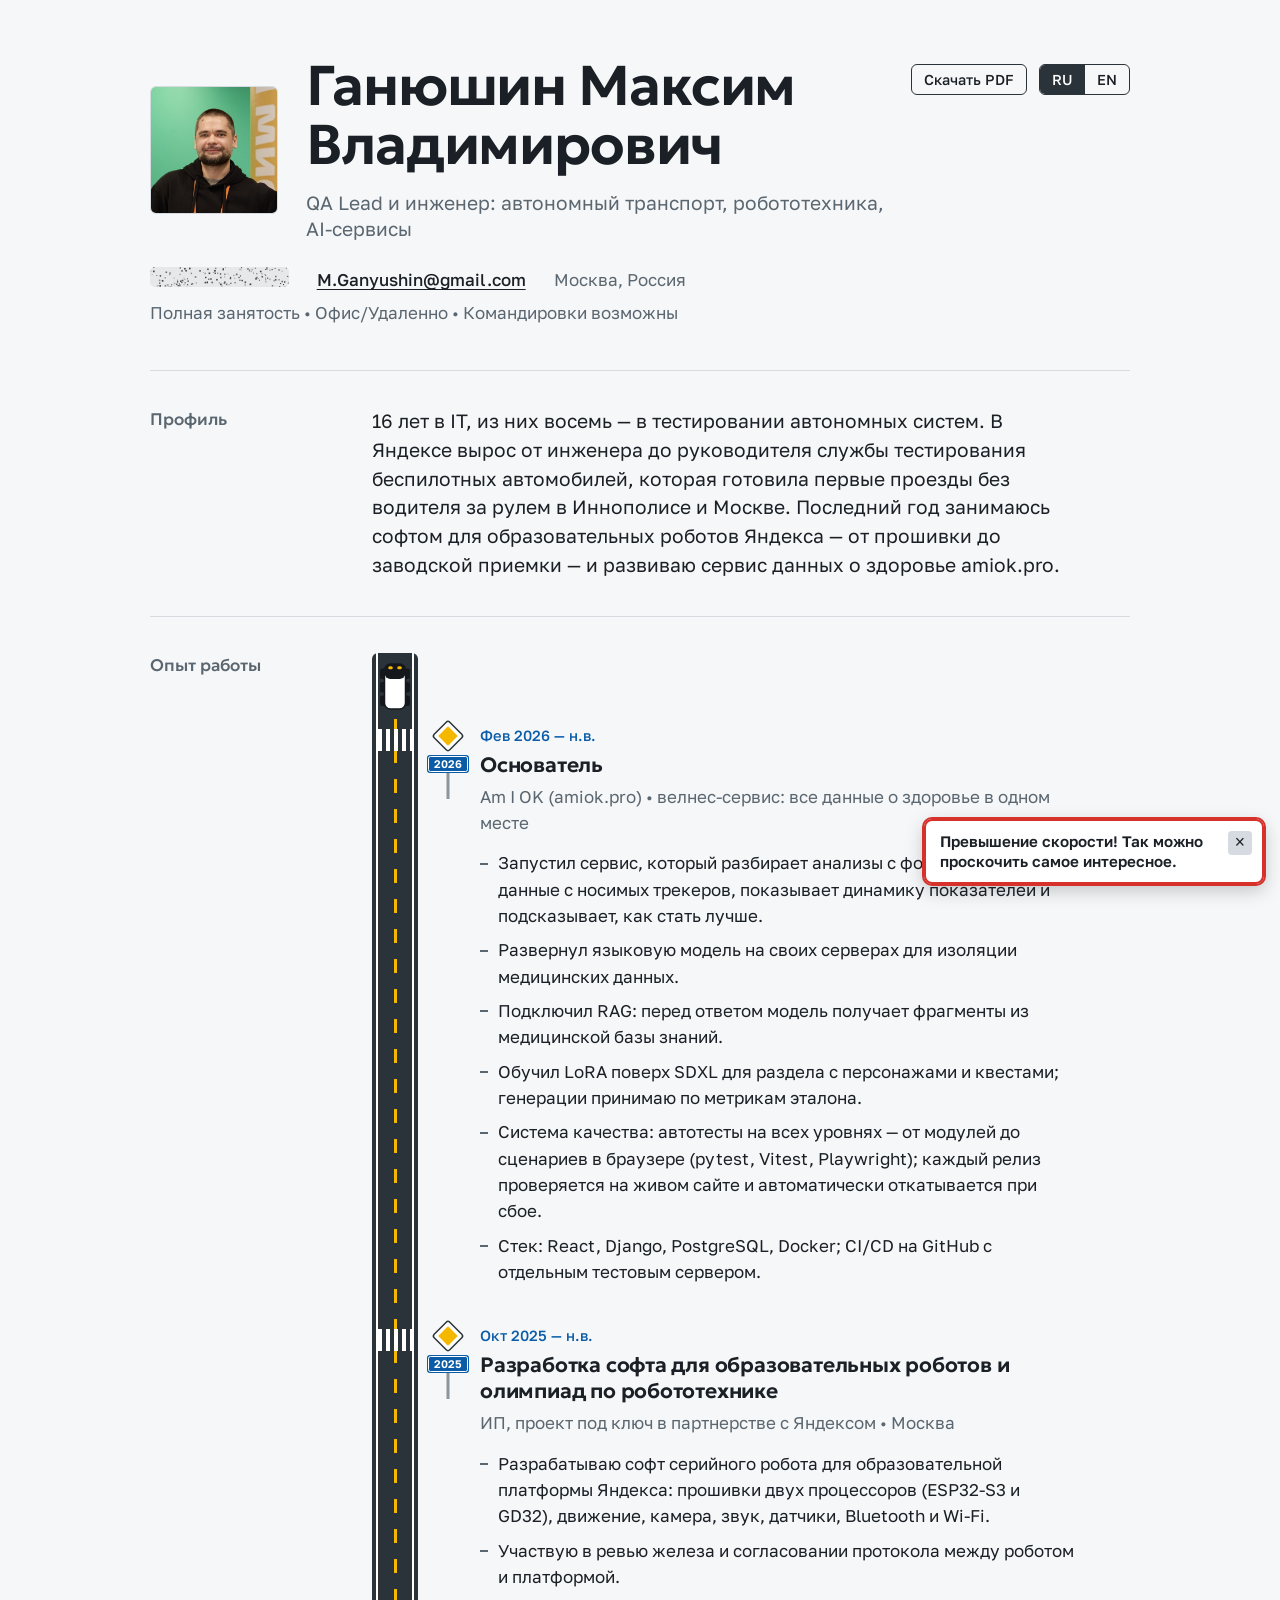
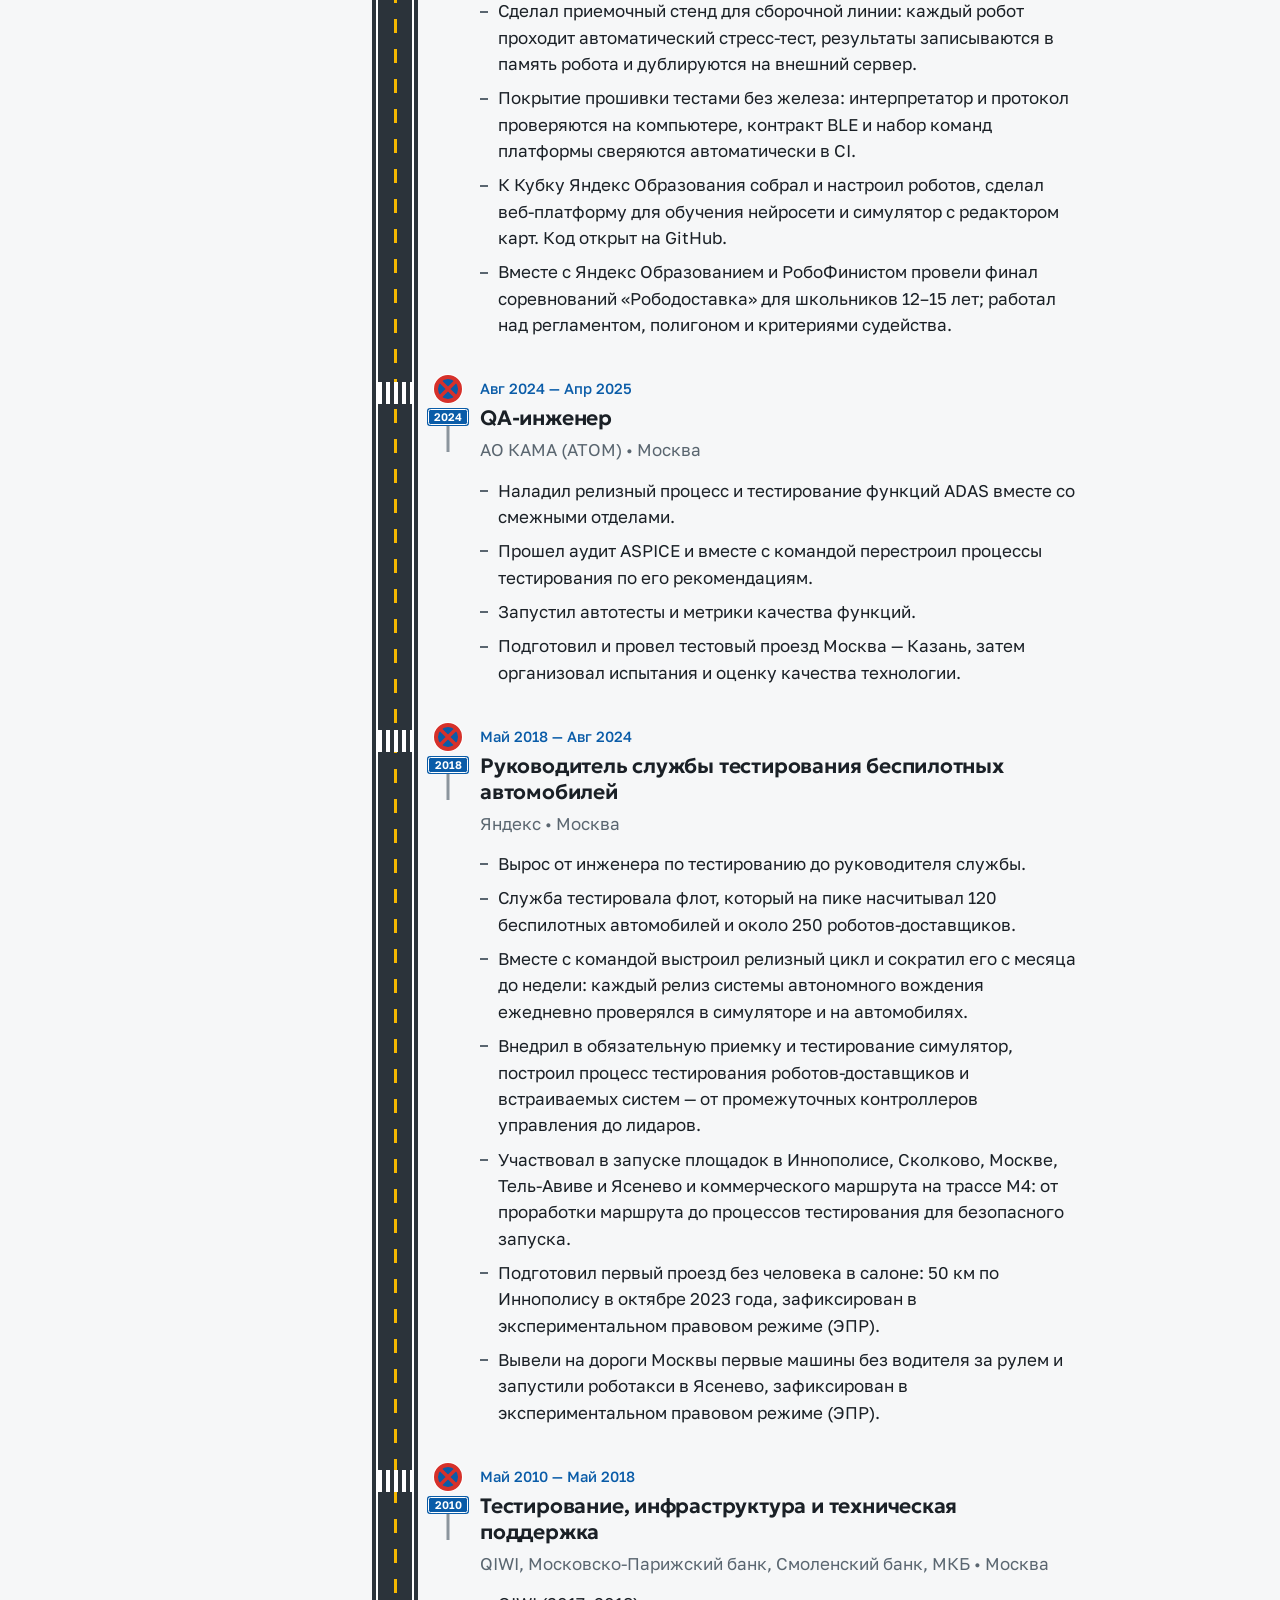
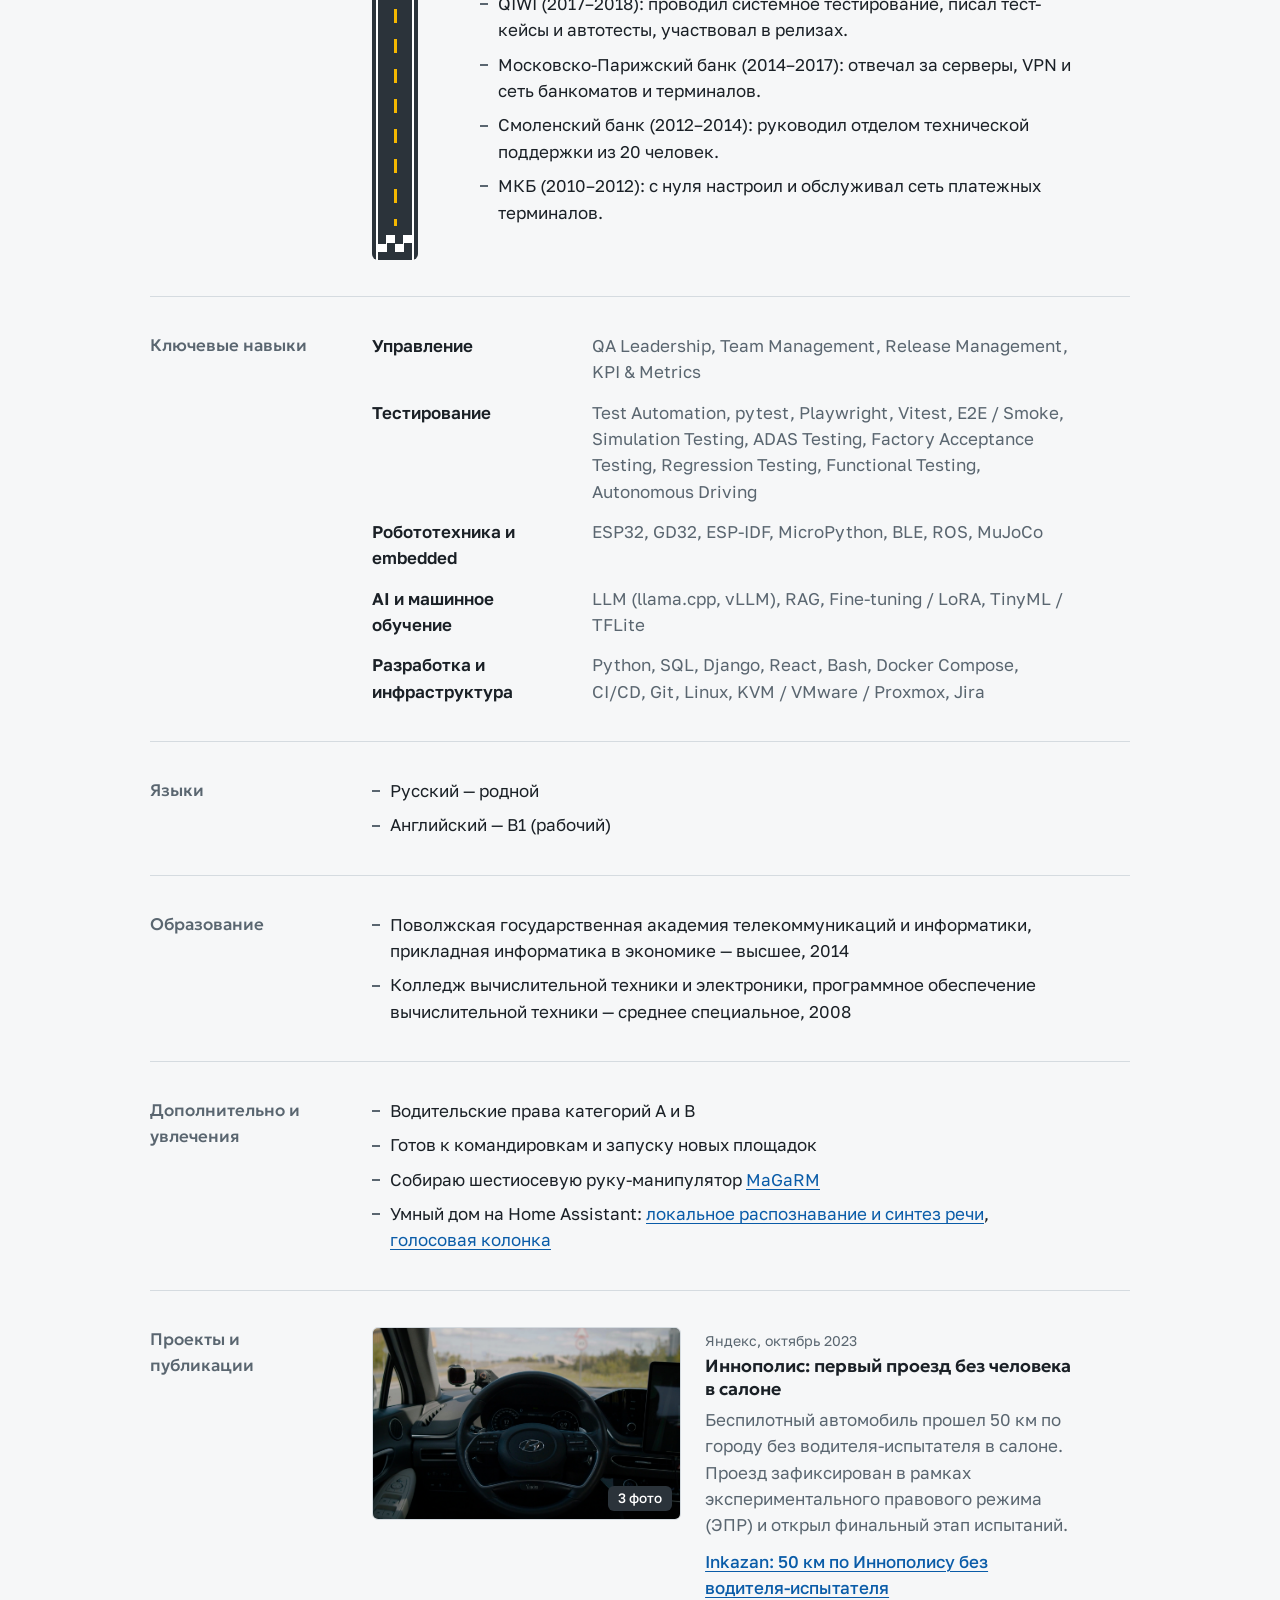
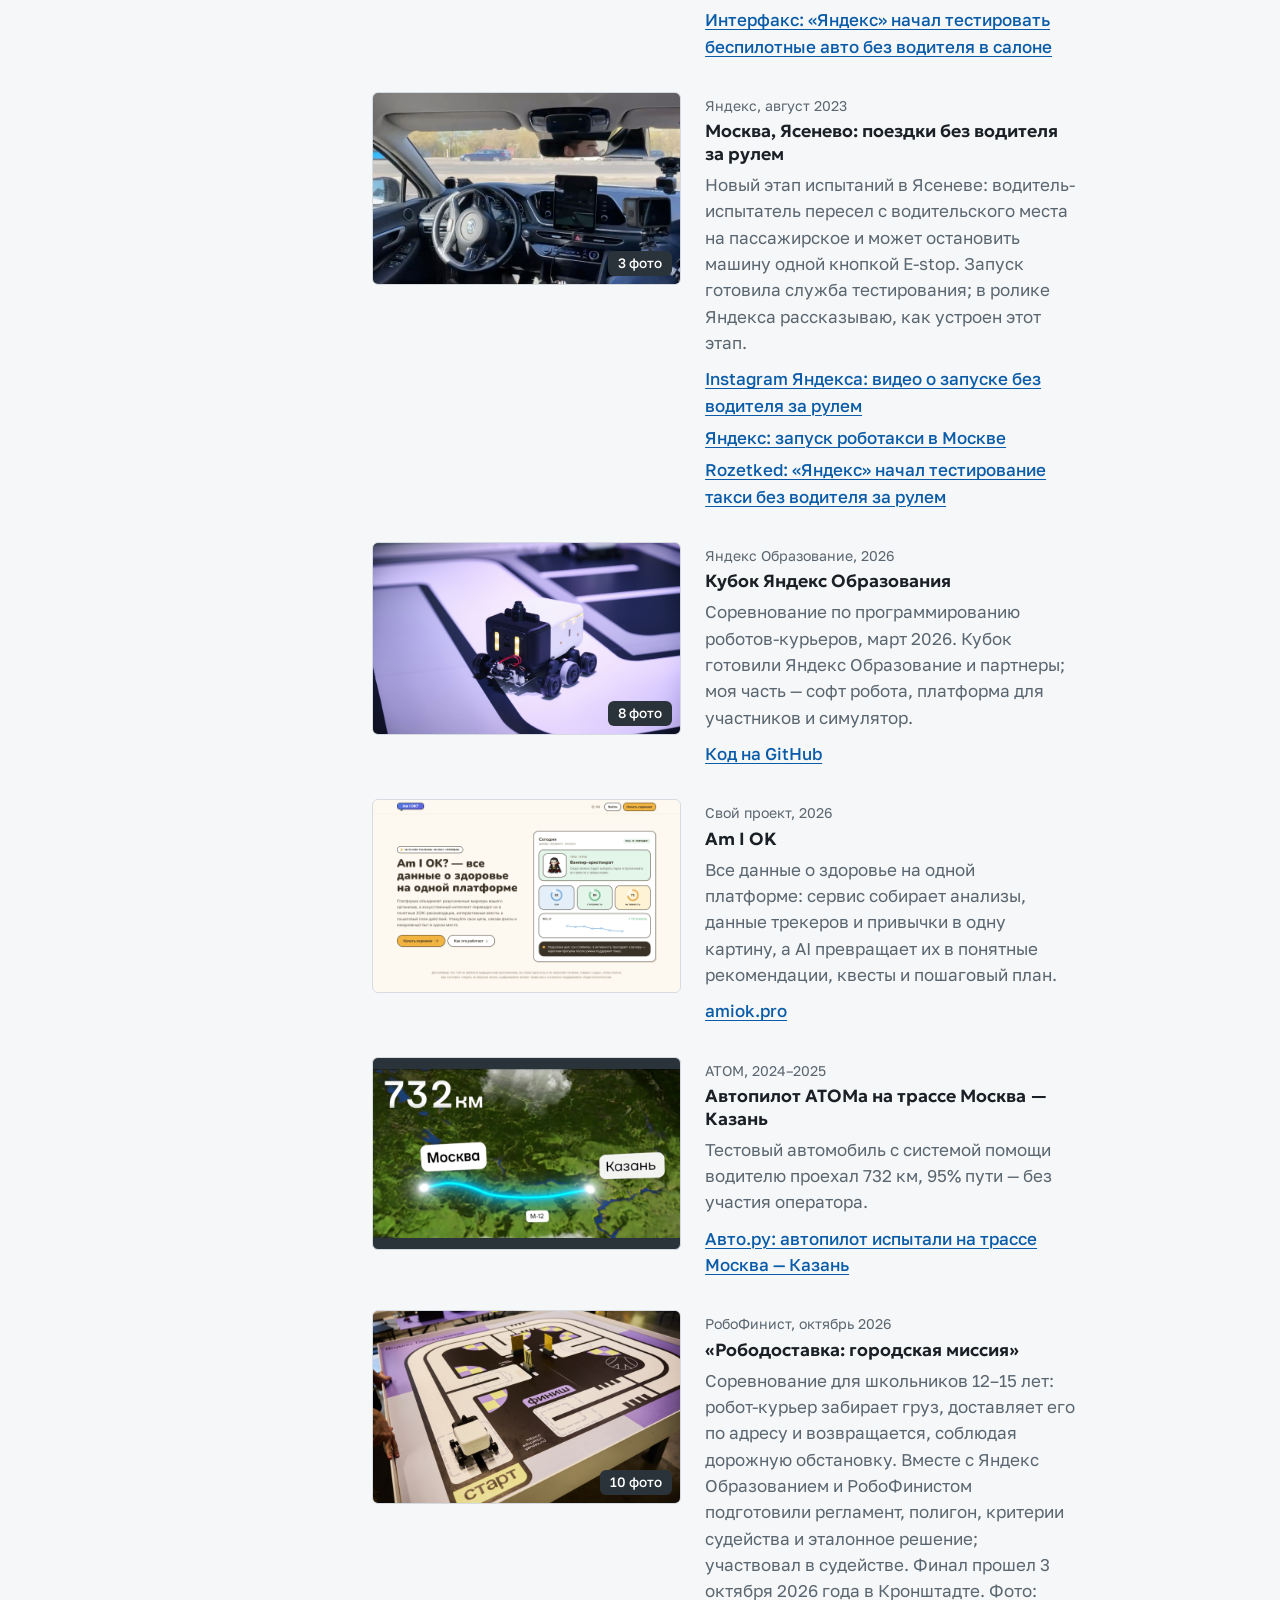
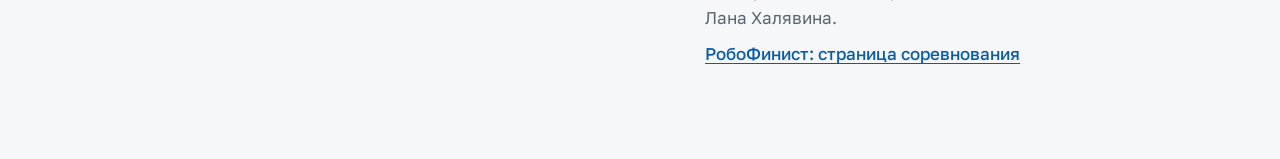
==== commit 1007be9d: "Update the Yandex entry and sync the English version" ====
--- a/index.html
+++ b/index.html
@@ -5,7 +5,7 @@
     <meta name="viewport" content="width=device-width, initial-scale=1.0" />
     <title>Максим Ганюшин — QA Lead</title>
     <meta name="description" content="QA Lead и инженер: автономный транспорт, робототехника, AI-сервисы. Резюме Максима Ганюшина." />
-    <meta name="build" content="15221d5f64" />
+    <meta name="build" content="22963f0b10" />
     <link rel="canonical" href="https://maksimka.info/" />
     <meta name="author" content="Максим Ганюшин" />
     <meta name="twitter:card" content="summary" />
@@ -46,7 +46,7 @@
       rel="stylesheet"
     />
     <!-- ?v= values and the build stamp above are written by prerender.py; do not edit them by hand. -->
-    <link rel="stylesheet" href="./styles.css?v=15221d5f64" />
+    <link rel="stylesheet" href="./styles.css?v=22963f0b10" />
     <!-- Yandex.Metrika counter. Runs only on the live site, so local previews and PDF builds are not counted. -->
     <script type="text/javascript">
       if (location.hostname === "maksimka.info" || location.hostname === "www.maksimka.info") {
@@ -68,7 +68,7 @@
       <div class="header-top">
         <div class="identity">
           <button type="button" class="portrait-button" id="portrait-button">
-            <img class="portrait" src="./assets/media/portrait.jpg?v=15221d5f64" alt="Максим Ганюшин" width="128" height="128" />
+            <img class="portrait" src="./assets/media/portrait.jpg?v=22963f0b10" alt="Максим Ганюшин" width="128" height="128" />
           </button>
           <div>
             <h1 id="full-name"><!--prerender:full-name-->Ганюшин Максим Владимирович<!--/prerender:full-name--></h1>
@@ -98,7 +98,7 @@
       <section class="section">
         <h2 id="experience-title"><!--prerender:experience-title-->Опыт работы<!--/prerender:experience-title--></h2>
         <div class="section-body">
-          <div id="experience-list" class="timeline"><!--prerender:experience-list--><article class="timeline-item"><div class="timeline-meta">Фев 2026 — н.в.</div><h3 class="timeline-role">Основатель</h3><p class="timeline-company">Am I OK (amiok.pro) • велнес-сервис: все данные о здоровье в одном месте</p><ul class="timeline-points"><li>Запустил сервис, который разбирает анализы с фото и PDF, собирает данные с носимых трекеров, показывает динамику показателей и подсказывает, как стать лучше.</li><li>Развернул языковую модель на своих серверах для изоляции медицинских данных.</li><li>Подключил RAG: перед ответом модель получает фрагменты из медицинской базы знаний.</li><li>Обучил LoRA поверх SDXL для раздела с персонажами и квестами; генерации принимаю по метрикам эталона.</li><li>Система качества: автотесты на всех уровнях — от модулей до сценариев в браузере (pytest, Vitest, Playwright); каждый релиз проверяется на живом сайте и автоматически откатывается при сбое.</li><li>Стек: React, Django, PostgreSQL, Docker; CI/CD на GitHub с отдельным тестовым сервером.</li></ul></article><article class="timeline-item"><div class="timeline-meta">Окт 2025 — н.в.</div><h3 class="timeline-role">Разработка софта для образовательных роботов и олимпиад по робототехнике</h3><p class="timeline-company">ИП, проект под ключ в партнерстве с Яндексом • Москва</p><ul class="timeline-points"><li>Разрабатываю софт серийного робота для образовательной платформы Яндекса: прошивки двух процессоров (ESP32-S3 и GD32), движение, камера, звук, датчики, Bluetooth и Wi-Fi.</li><li>Участвую в ревью железа и согласовании протокола между роботом и платформой.</li><li>Сделал приемочный стенд для сборочной линии: каждый робот проходит автоматический стресс-тест, результаты записываются в память робота и дублируются на внешний сервер.</li><li>Покрытие прошивки тестами без железа: интерпретатор и протокол проверяются на компьютере, контракт BLE и набор команд платформы сверяются автоматически в CI.</li><li>К Кубку Яндекс Образования собрал и настроил роботов, сделал веб-платформу для обучения нейросети и симулятор с редактором карт. Код открыт на GitHub.</li><li>Вместе с Яндекс Образованием и РобоФинистом провели финал соревнований «Рободоставка» для школьников 12–15 лет; работал над регламентом, полигоном и критериями судейства.</li></ul></article><article class="timeline-item"><div class="timeline-meta">Авг 2024 — Апр 2025</div><h3 class="timeline-role">QA-инженер</h3><p class="timeline-company">АО КАМА (АТОМ) • Москва</p><ul class="timeline-points"><li>Наладил релизный процесс и тестирование функций ADAS вместе со смежными отделами.</li><li>Прошел аудит ASPICE и вместе с командой перестроил процессы тестирования по его рекомендациям.</li><li>Запустил автотесты и метрики качества функций.</li><li>Подготовил и провел тестовый проезд Москва — Казань, затем организовал испытания и оценку качества технологии.</li></ul></article><article class="timeline-item"><div class="timeline-meta">Май 2018 — Авг 2024</div><h3 class="timeline-role">Руководитель службы тестирования беспилотных автомобилей</h3><p class="timeline-company">Яндекс • Москва</p><ul class="timeline-points"><li>Вырос от инженера по тестированию до руководителя службы.</li><li>Служба тестировала флот, который на пике насчитывал 120 беспилотных автомобилей и около 300 роботов-доставщиков.</li><li>Вместе с командой выстроил релизный цикл и сократил его с месяца до недели: каждый релиз системы автономного вождения ежедневно проверялся в симуляторе и на автомобилях.</li><li>С нуля организовали тестирование в симуляторе, тестирование роботов-доставщиков и встраиваемых систем — от промежуточных контроллеров управления до лидаров.</li><li>Участвовал в запуске площадок в Иннополисе, Сколково, Москве, Тель-Авиве и Ясеневе и коммерческого маршрута на трассе М4: от проработки маршрута до процессов тестирования для безопасного запуска.</li><li>Подготовил первый проезд без человека в салоне: 50 км по Иннополису в октябре 2023 года, зафиксирован в экспериментальном правовом режиме (ЭПР).</li><li>Вывели на дороги Москвы первые машины без водителя за рулем и запустили роботакси в Ясеневе.</li></ul></article><article class="timeline-item"><div class="timeline-meta">Май 2010 — Май 2018</div><h3 class="timeline-role">Тестирование, инфраструктура и техническая поддержка</h3><p class="timeline-company">QIWI, Московско-Парижский банк, Смоленский банк, МКБ • Москва</p><ul class="timeline-points"><li>QIWI (2017–2018): проводил системное тестирование, писал тест-кейсы и автотесты, участвовал в релизах.</li><li>Московско-Парижский банк (2014–2017): отвечал за серверы, VPN и сеть банкоматов и терминалов.</li><li>Смоленский банк (2012–2014): руководил отделом технической поддержки из 20 человек.</li><li>МКБ (2010–2012): с нуля настроил и обслуживал сеть платежных терминалов.</li></ul></article><!--/prerender:experience-list--></div>
+          <div id="experience-list" class="timeline"><!--prerender:experience-list--><article class="timeline-item"><div class="timeline-meta">Фев 2026 — н.в.</div><h3 class="timeline-role">Основатель</h3><p class="timeline-company">Am I OK (amiok.pro) • велнес-сервис: все данные о здоровье в одном месте</p><ul class="timeline-points"><li>Запустил сервис, который разбирает анализы с фото и PDF, собирает данные с носимых трекеров, показывает динамику показателей и подсказывает, как стать лучше.</li><li>Развернул языковую модель на своих серверах для изоляции медицинских данных.</li><li>Подключил RAG: перед ответом модель получает фрагменты из медицинской базы знаний.</li><li>Обучил LoRA поверх SDXL для раздела с персонажами и квестами; генерации принимаю по метрикам эталона.</li><li>Система качества: автотесты на всех уровнях — от модулей до сценариев в браузере (pytest, Vitest, Playwright); каждый релиз проверяется на живом сайте и автоматически откатывается при сбое.</li><li>Стек: React, Django, PostgreSQL, Docker; CI/CD на GitHub с отдельным тестовым сервером.</li></ul></article><article class="timeline-item"><div class="timeline-meta">Окт 2025 — н.в.</div><h3 class="timeline-role">Разработка софта для образовательных роботов и олимпиад по робототехнике</h3><p class="timeline-company">ИП, проект под ключ в партнерстве с Яндексом • Москва</p><ul class="timeline-points"><li>Разрабатываю софт серийного робота для образовательной платформы Яндекса: прошивки двух процессоров (ESP32-S3 и GD32), движение, камера, звук, датчики, Bluetooth и Wi-Fi.</li><li>Участвую в ревью железа и согласовании протокола между роботом и платформой.</li><li>Сделал приемочный стенд для сборочной линии: каждый робот проходит автоматический стресс-тест, результаты записываются в память робота и дублируются на внешний сервер.</li><li>Покрытие прошивки тестами без железа: интерпретатор и протокол проверяются на компьютере, контракт BLE и набор команд платформы сверяются автоматически в CI.</li><li>К Кубку Яндекс Образования собрал и настроил роботов, сделал веб-платформу для обучения нейросети и симулятор с редактором карт. Код открыт на GitHub.</li><li>Вместе с Яндекс Образованием и РобоФинистом провели финал соревнований «Рободоставка» для школьников 12–15 лет; работал над регламентом, полигоном и критериями судейства.</li></ul></article><article class="timeline-item"><div class="timeline-meta">Авг 2024 — Апр 2025</div><h3 class="timeline-role">QA-инженер</h3><p class="timeline-company">АО КАМА (АТОМ) • Москва</p><ul class="timeline-points"><li>Наладил релизный процесс и тестирование функций ADAS вместе со смежными отделами.</li><li>Прошел аудит ASPICE и вместе с командой перестроил процессы тестирования по его рекомендациям.</li><li>Запустил автотесты и метрики качества функций.</li><li>Подготовил и провел тестовый проезд Москва — Казань, затем организовал испытания и оценку качества технологии.</li></ul></article><article class="timeline-item"><div class="timeline-meta">Май 2018 — Авг 2024</div><h3 class="timeline-role">Руководитель службы тестирования беспилотных автомобилей</h3><p class="timeline-company">Яндекс • Москва</p><ul class="timeline-points"><li>Вырос от инженера по тестированию до руководителя службы.</li><li>Служба тестировала флот, который на пике насчитывал 120 беспилотных автомобилей и около 250 роботов-доставщиков.</li><li>Вместе с командой выстроил релизный цикл и сократил его с месяца до недели: каждый релиз системы автономного вождения ежедневно проверялся в симуляторе и на автомобилях.</li><li>Внедрил в обязательную приемку и тестирование симулятор, построил процесс тестирования роботов-доставщиков и встраиваемых систем — от промежуточных контроллеров управления до лидаров.</li><li>Участвовал в запуске площадок в Иннополисе, Сколково, Москве, Тель-Авиве и Ясенево и коммерческого маршрута на трассе М4: от проработки маршрута до процессов тестирования для безопасного запуска.</li><li>Подготовил первый проезд без человека в салоне: 50 км по Иннополису в октябре 2023 года, зафиксирован в экспериментальном правовом режиме (ЭПР).</li><li>Вывели на дороги Москвы первые машины без водителя за рулем и запустили роботакси в Ясенево, зафиксирован в экспериментальном правовом режиме (ЭПР).</li></ul></article><article class="timeline-item"><div class="timeline-meta">Май 2010 — Май 2018</div><h3 class="timeline-role">Тестирование, инфраструктура и техническая поддержка</h3><p class="timeline-company">QIWI, Московско-Парижский банк, Смоленский банк, МКБ • Москва</p><ul class="timeline-points"><li>QIWI (2017–2018): проводил системное тестирование, писал тест-кейсы и автотесты, участвовал в релизах.</li><li>Московско-Парижский банк (2014–2017): отвечал за серверы, VPN и сеть банкоматов и терминалов.</li><li>Смоленский банк (2012–2014): руководил отделом технической поддержки из 20 человек.</li><li>МКБ (2010–2012): с нуля настроил и обслуживал сеть платежных терминалов.</li></ul></article><!--/prerender:experience-list--></div>
         </div>
       </section>
 
@@ -126,7 +126,7 @@
       <section class="section">
         <h2 id="additional-title"><!--prerender:additional-title-->Дополнительно и увлечения<!--/prerender:additional-title--></h2>
         <div class="section-body">
-          <ul id="additional-list" class="simple-list"><!--prerender:additional-list--><li>Водительские права категорий A и B, личный автомобиль</li><li>Готов к командировкам и запуску новых площадок</li><li>Собираю шестиосевую руку-манипулятор <a href="https://github.com/ganiushin/MaGaRM">MaGaRM</a></li><li>Умный дом на Home Assistant: <a href="https://github.com/ganiushin/parakeet-stt-silero-tts-addons-haos">локальное распознавание и синтез речи</a>, <a href="https://github.com/ganiushin/voice-pe-firmware">голосовая колонка</a></li><!--/prerender:additional-list--></ul>
+          <ul id="additional-list" class="simple-list"><!--prerender:additional-list--><li>Водительские права категорий A и B</li><li>Готов к командировкам и запуску новых площадок</li><li>Собираю шестиосевую руку-манипулятор <a href="https://github.com/ganiushin/MaGaRM">MaGaRM</a></li><li>Умный дом на Home Assistant: <a href="https://github.com/ganiushin/parakeet-stt-silero-tts-addons-haos">локальное распознавание и синтез речи</a>, <a href="https://github.com/ganiushin/voice-pe-firmware">голосовая колонка</a></li><!--/prerender:additional-list--></ul>
         </div>
       </section>
 
@@ -156,6 +156,6 @@
       <button type="button" id="lightbox-close" class="lightbox-close">×</button>
     </dialog>
 
-    <script src="./app.js?v=15221d5f64" type="module"></script>
+    <script src="./app.js?v=22963f0b10" type="module"></script>
   </body>
 </html>
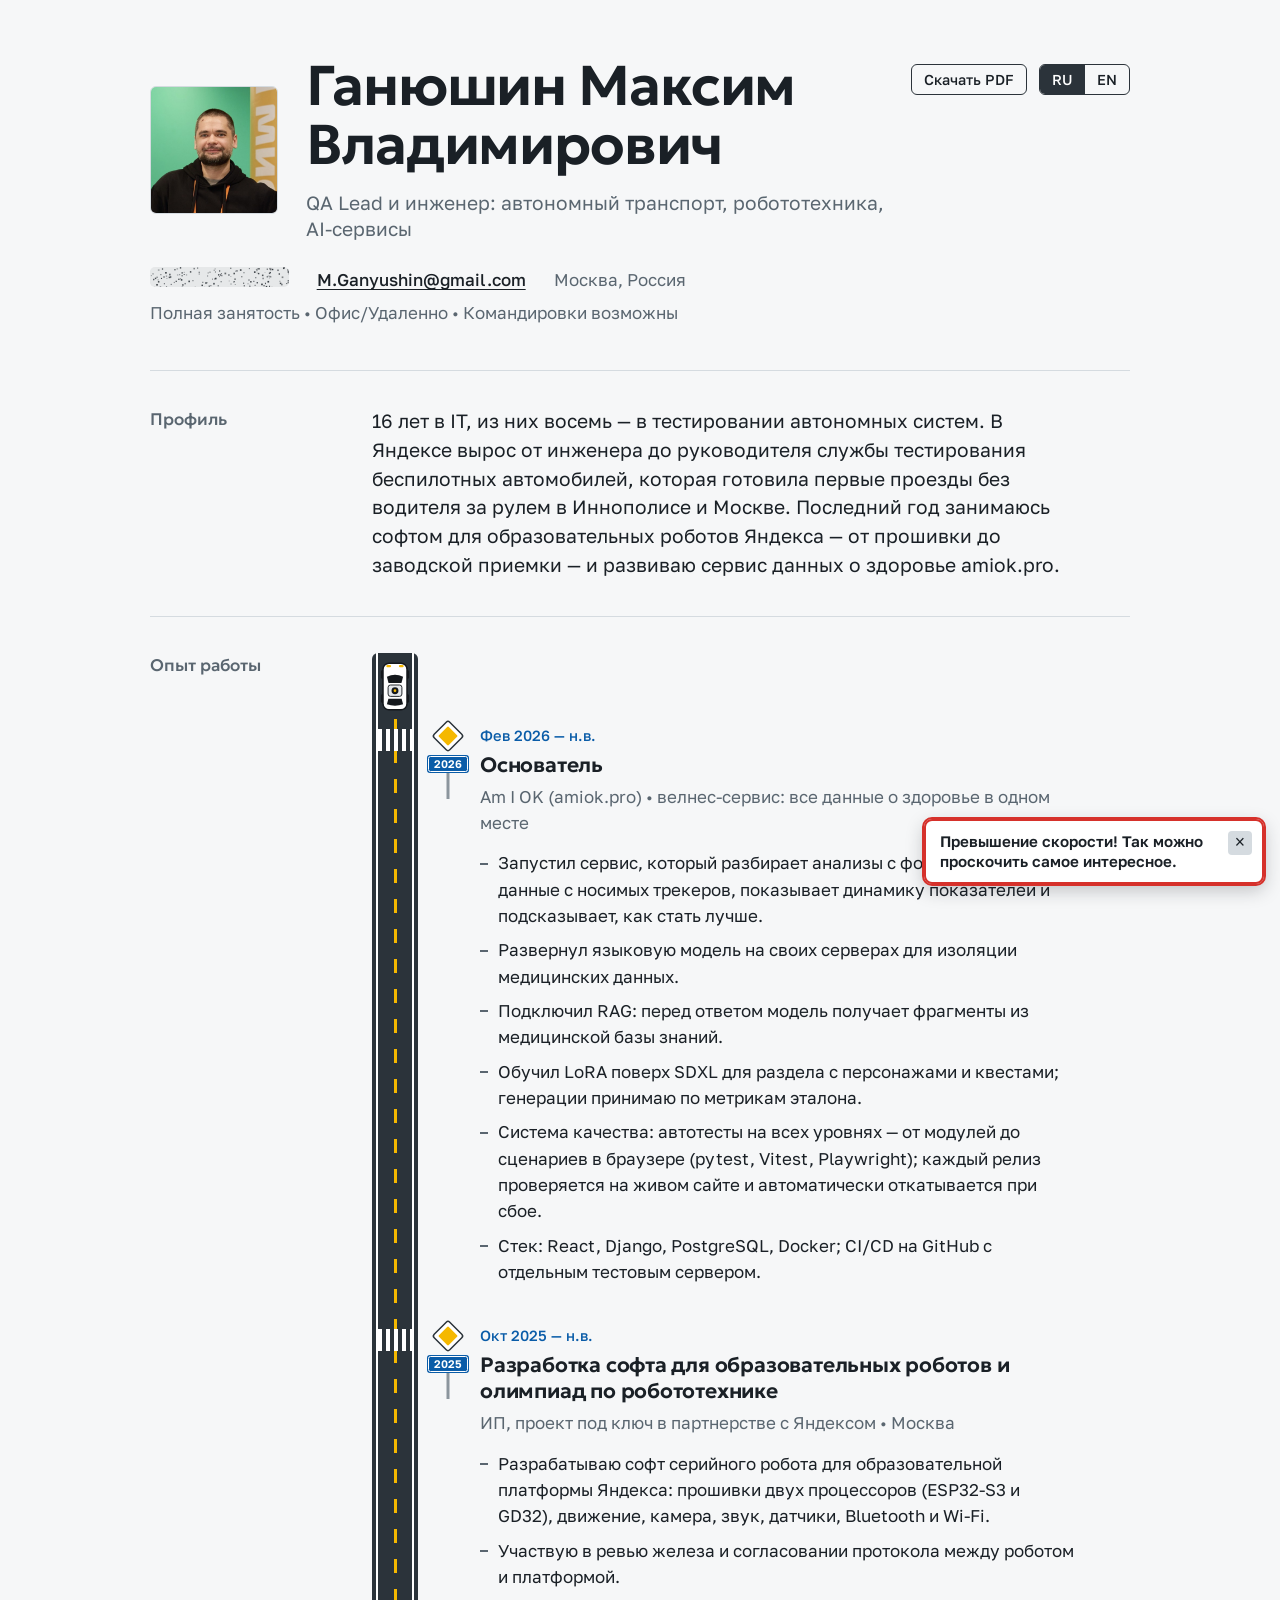
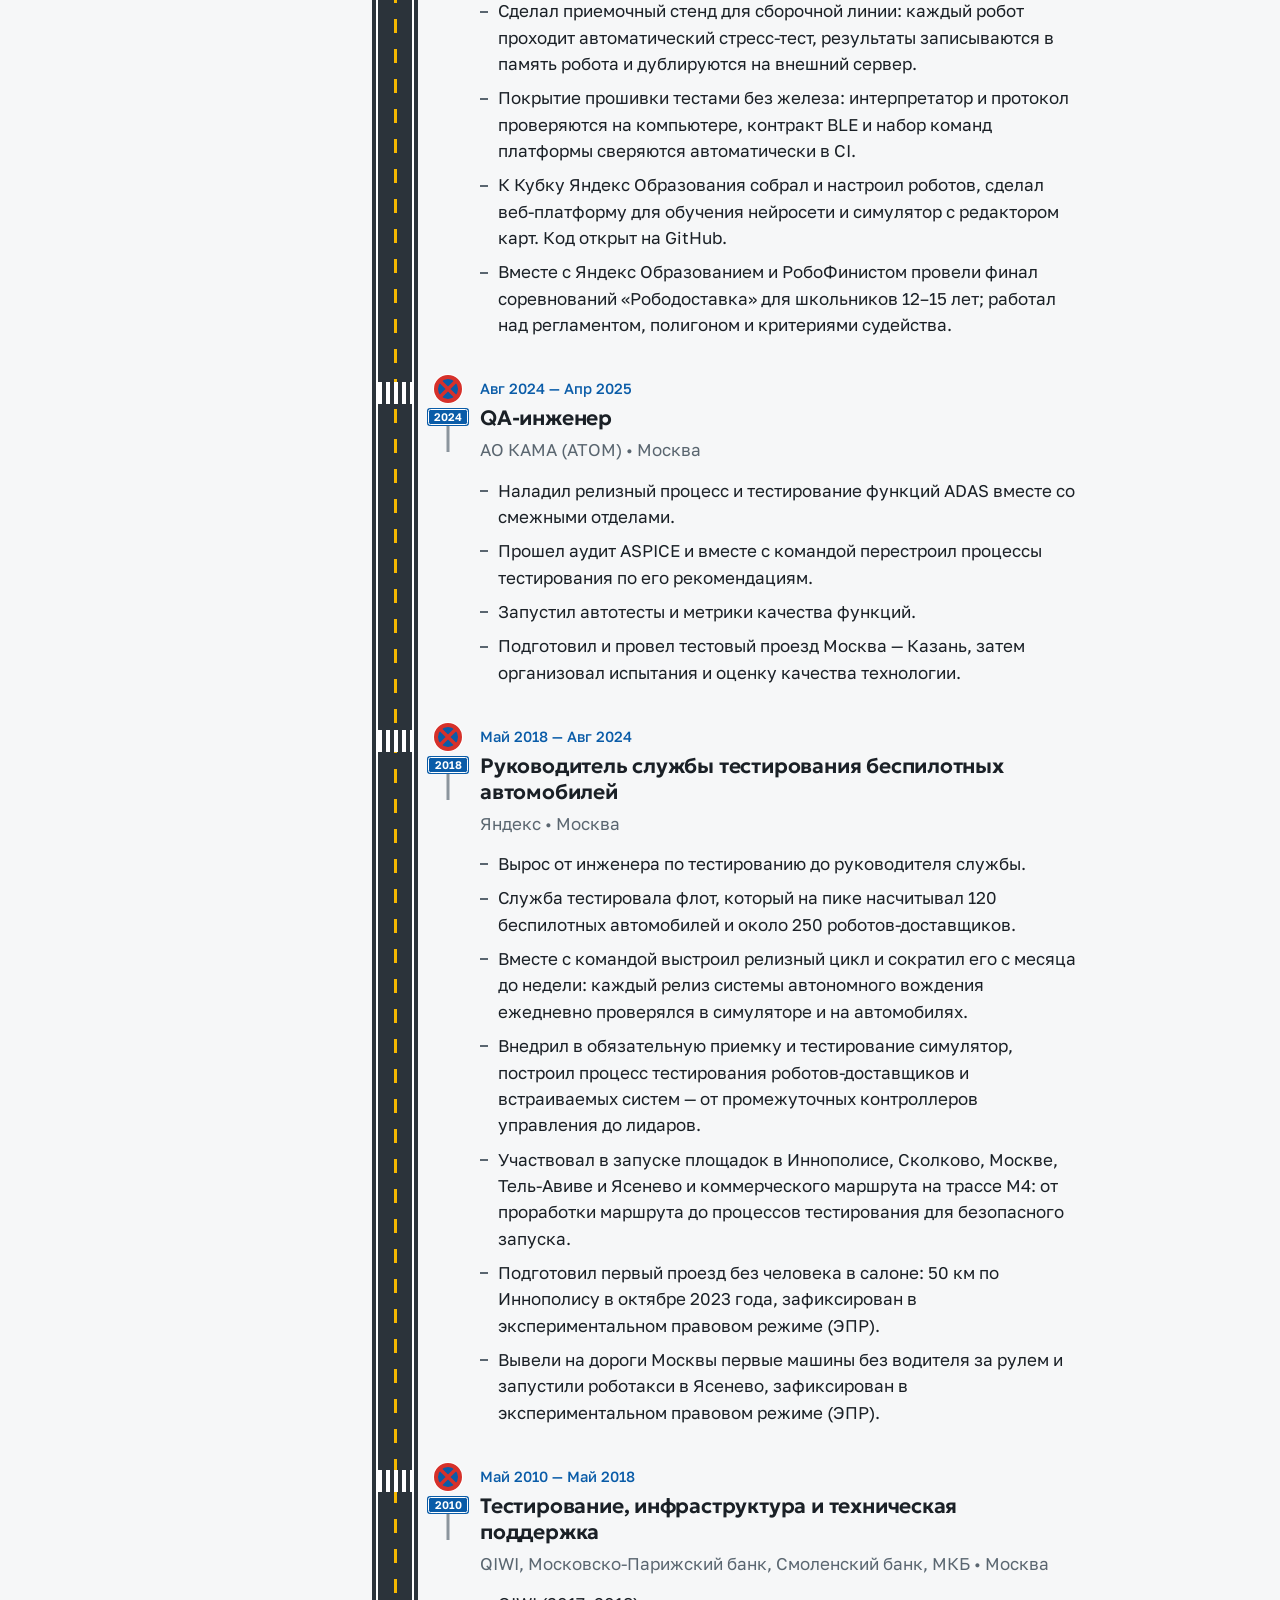
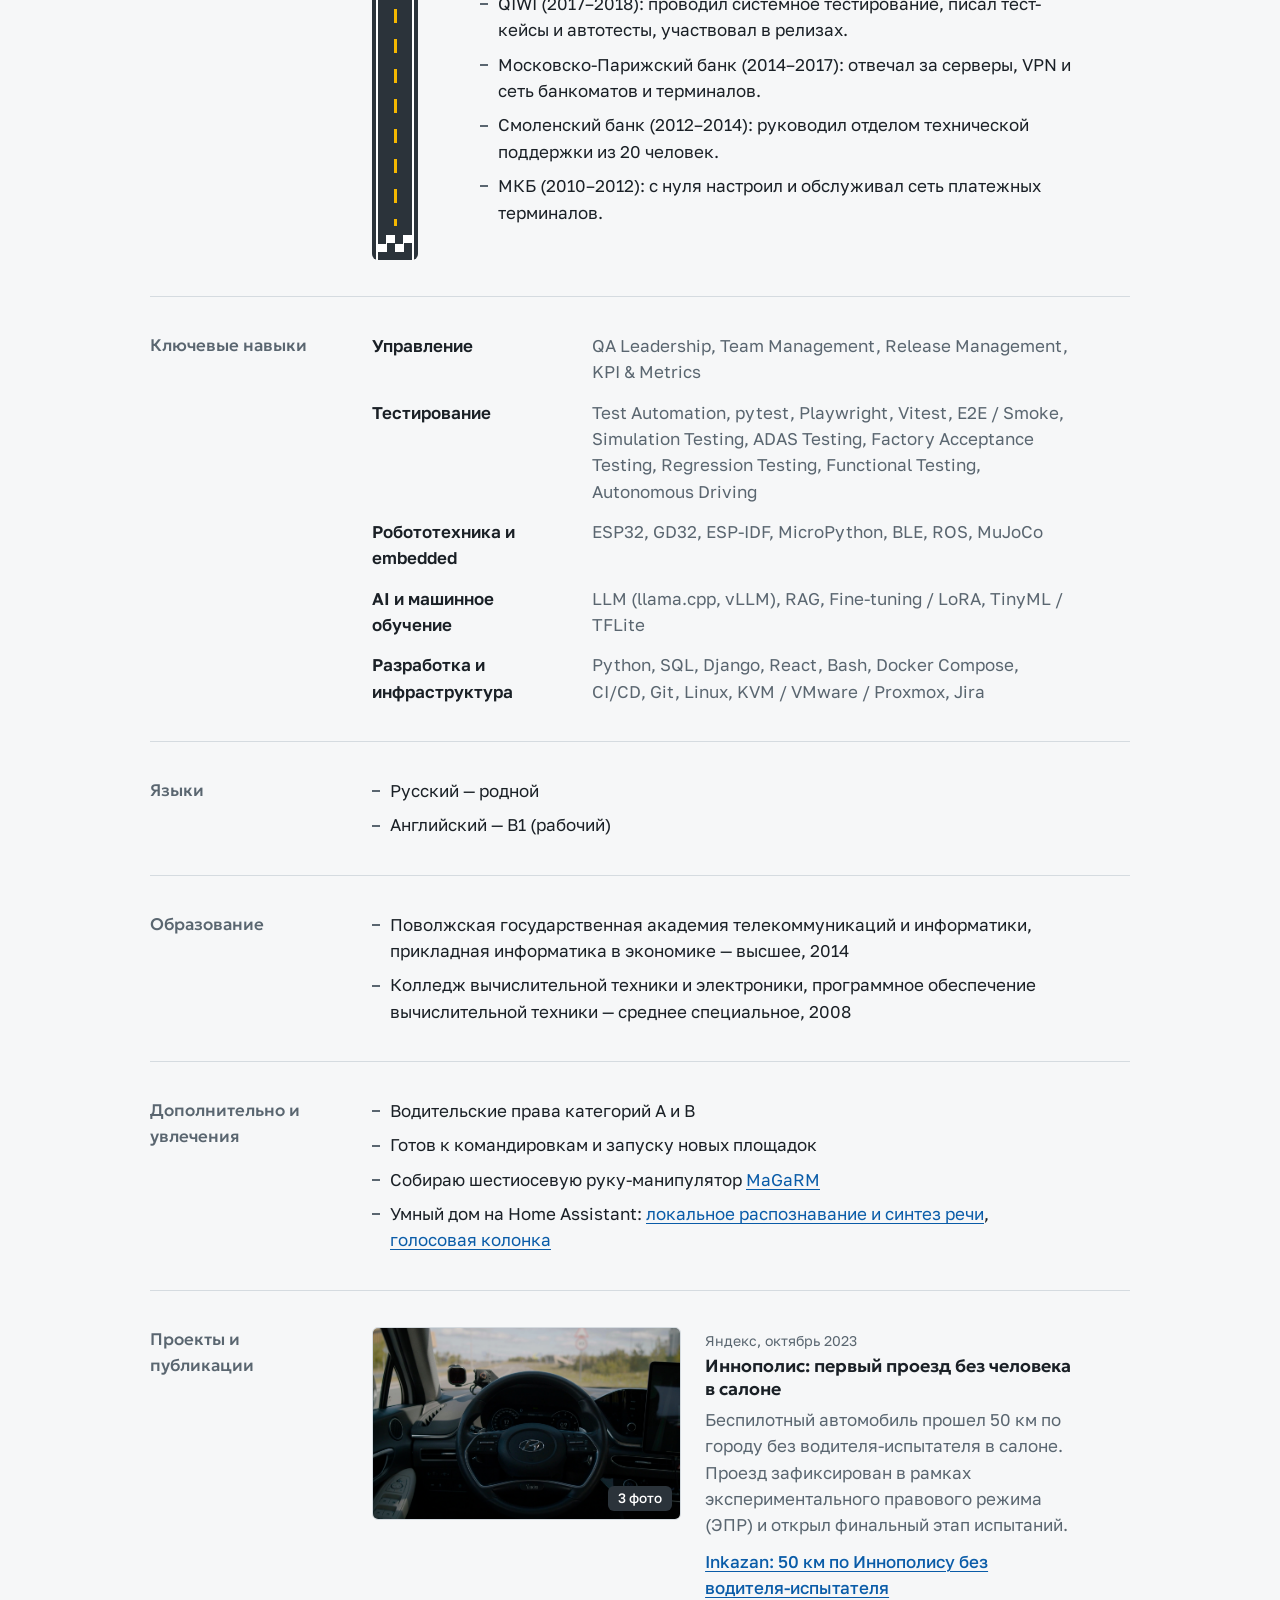
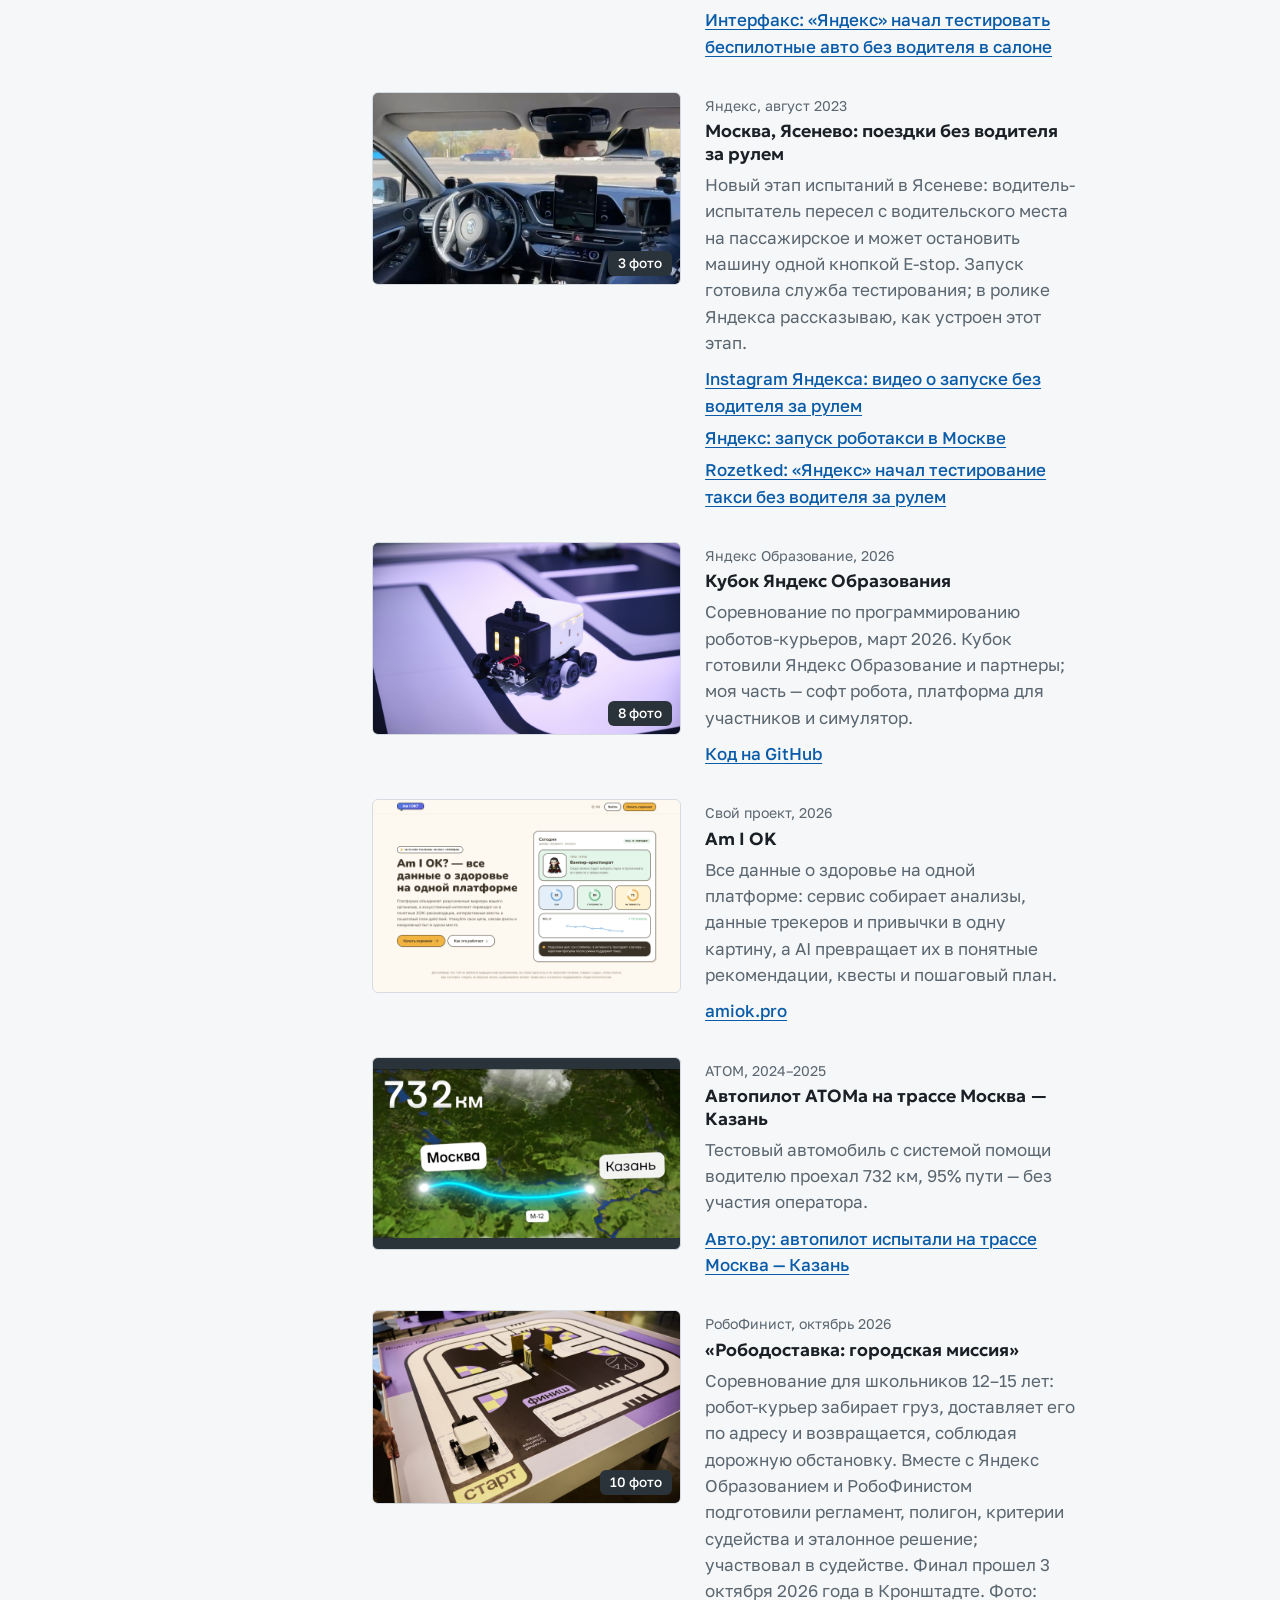
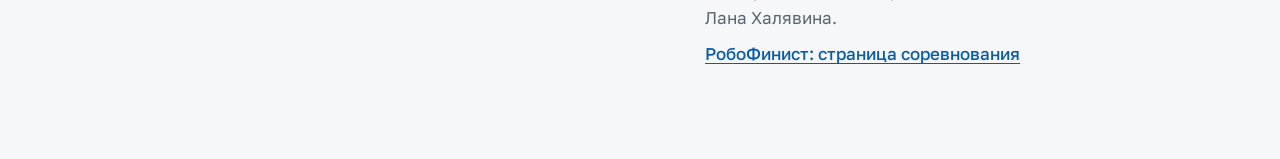
==== commit 9e2b0f60: "Replace the robot on the road with a self-driving car" ====
--- a/index.html
+++ b/index.html
@@ -5,7 +5,7 @@
     <meta name="viewport" content="width=device-width, initial-scale=1.0" />
     <title>Максим Ганюшин — QA Lead</title>
     <meta name="description" content="QA Lead и инженер: автономный транспорт, робототехника, AI-сервисы. Резюме Максима Ганюшина." />
-    <meta name="build" content="22963f0b10" />
+    <meta name="build" content="cf1335bad1" />
     <link rel="canonical" href="https://maksimka.info/" />
     <meta name="author" content="Максим Ганюшин" />
     <meta name="twitter:card" content="summary" />
@@ -46,7 +46,7 @@
       rel="stylesheet"
     />
     <!-- ?v= values and the build stamp above are written by prerender.py; do not edit them by hand. -->
-    <link rel="stylesheet" href="./styles.css?v=22963f0b10" />
+    <link rel="stylesheet" href="./styles.css?v=cf1335bad1" />
     <!-- Yandex.Metrika counter. Runs only on the live site, so local previews and PDF builds are not counted. -->
     <script type="text/javascript">
       if (location.hostname === "maksimka.info" || location.hostname === "www.maksimka.info") {
@@ -68,7 +68,7 @@
       <div class="header-top">
         <div class="identity">
           <button type="button" class="portrait-button" id="portrait-button">
-            <img class="portrait" src="./assets/media/portrait.jpg?v=22963f0b10" alt="Максим Ганюшин" width="128" height="128" />
+            <img class="portrait" src="./assets/media/portrait.jpg?v=cf1335bad1" alt="Максим Ганюшин" width="128" height="128" />
           </button>
           <div>
             <h1 id="full-name"><!--prerender:full-name-->Ганюшин Максим Владимирович<!--/prerender:full-name--></h1>
@@ -156,6 +156,6 @@
       <button type="button" id="lightbox-close" class="lightbox-close">×</button>
     </dialog>
 
-    <script src="./app.js?v=22963f0b10" type="module"></script>
+    <script src="./app.js?v=cf1335bad1" type="module"></script>
   </body>
 </html>
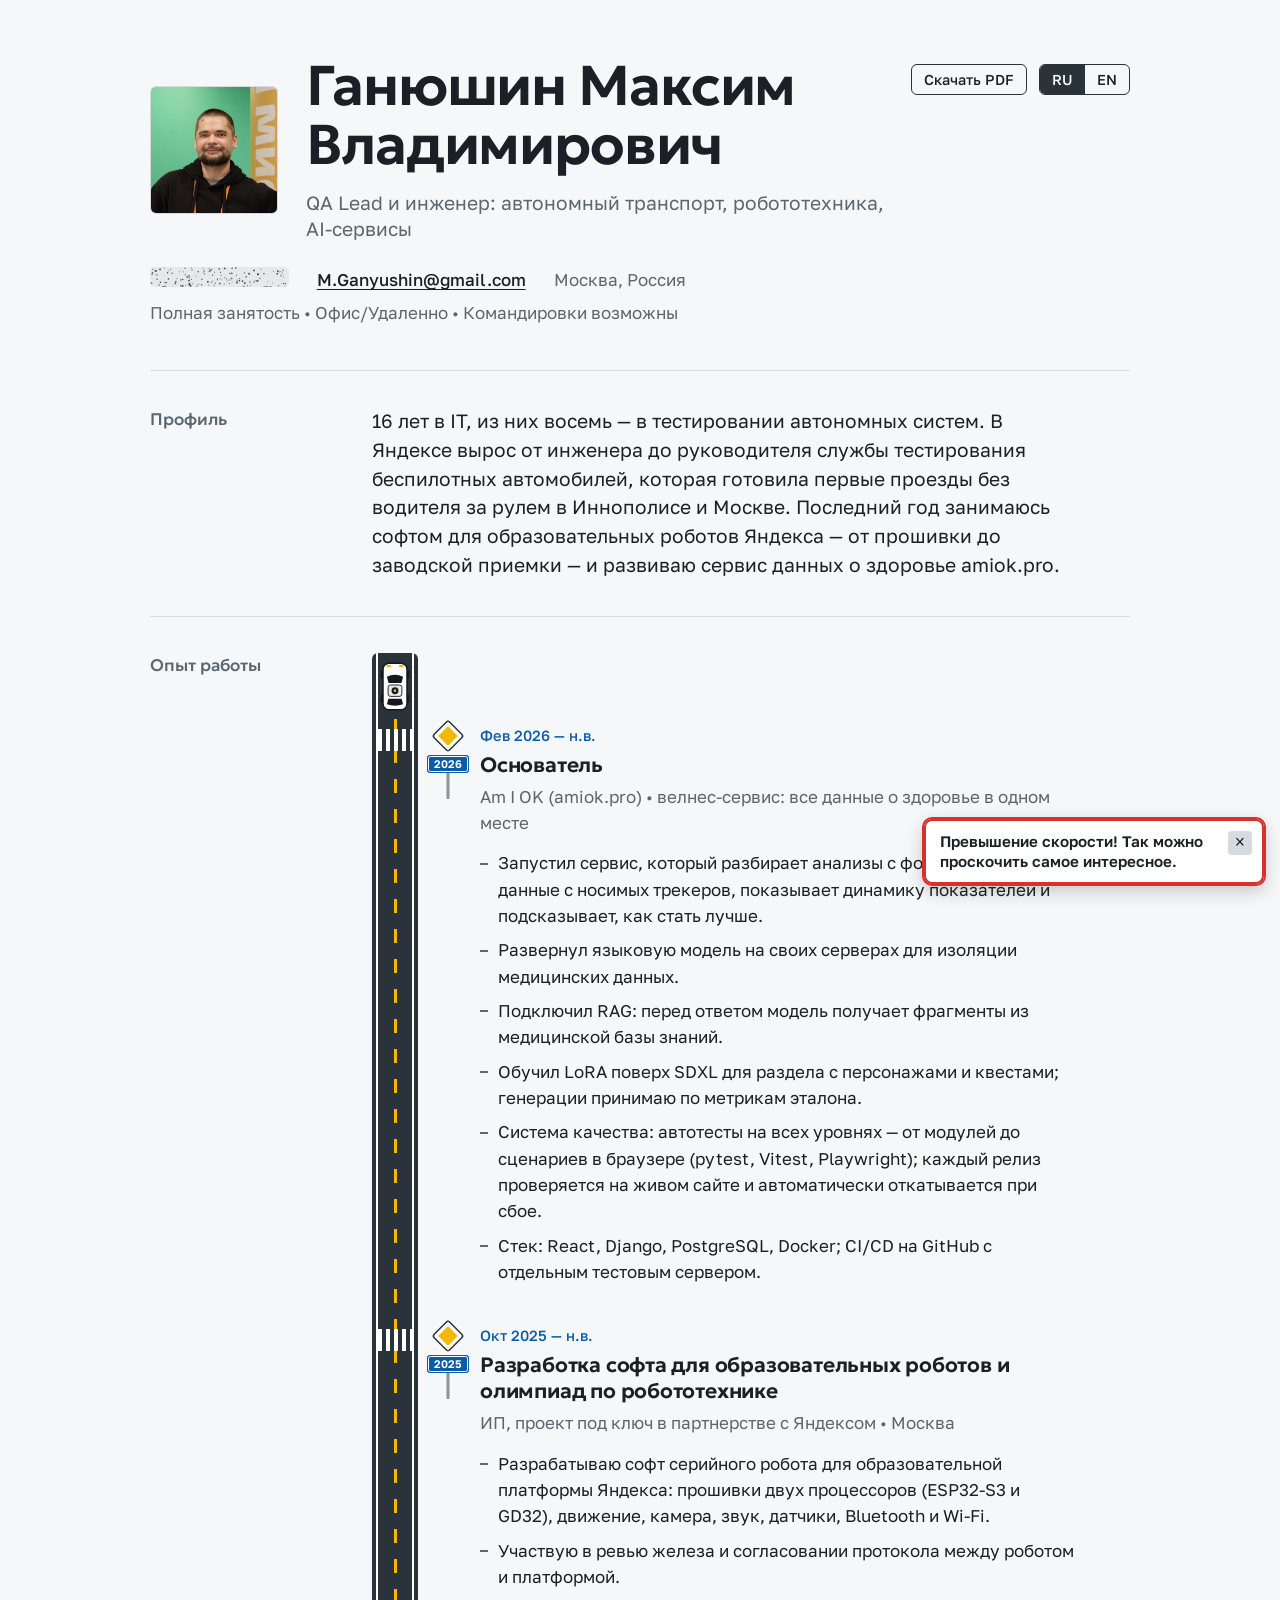
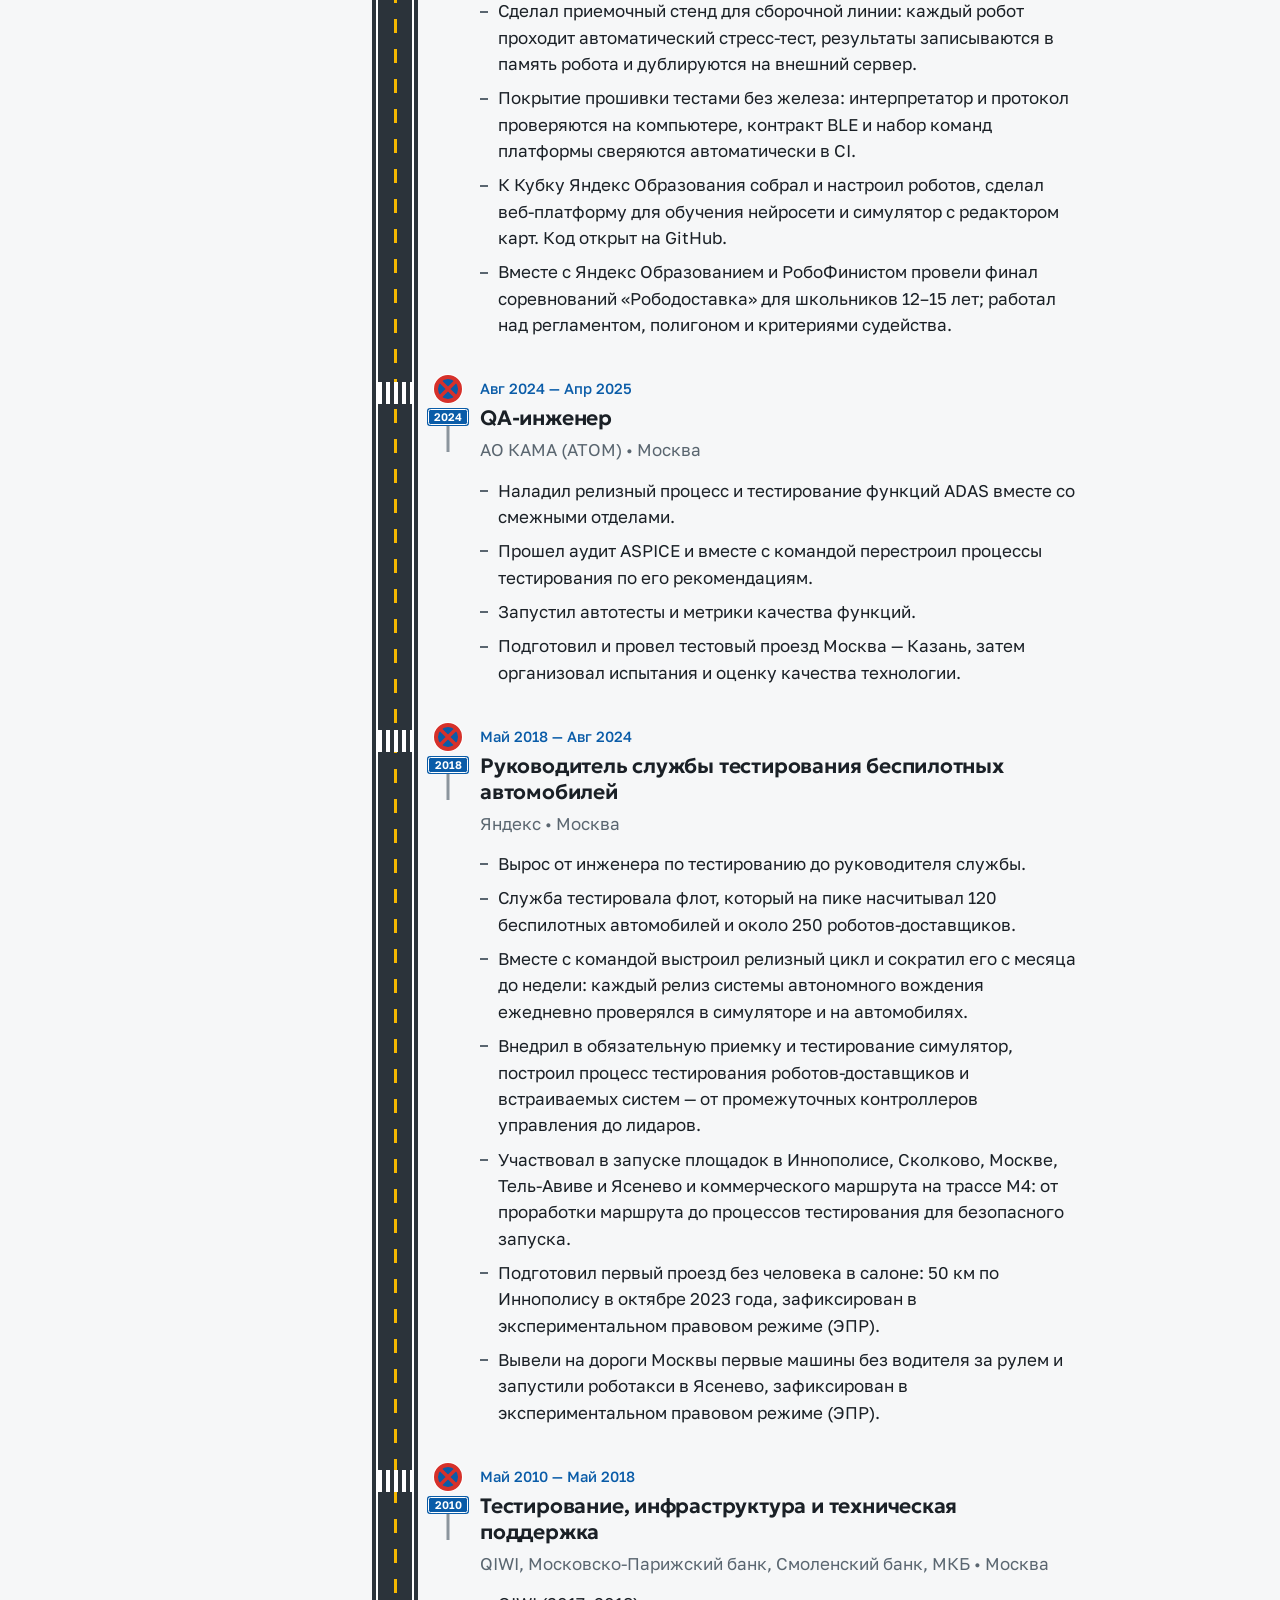
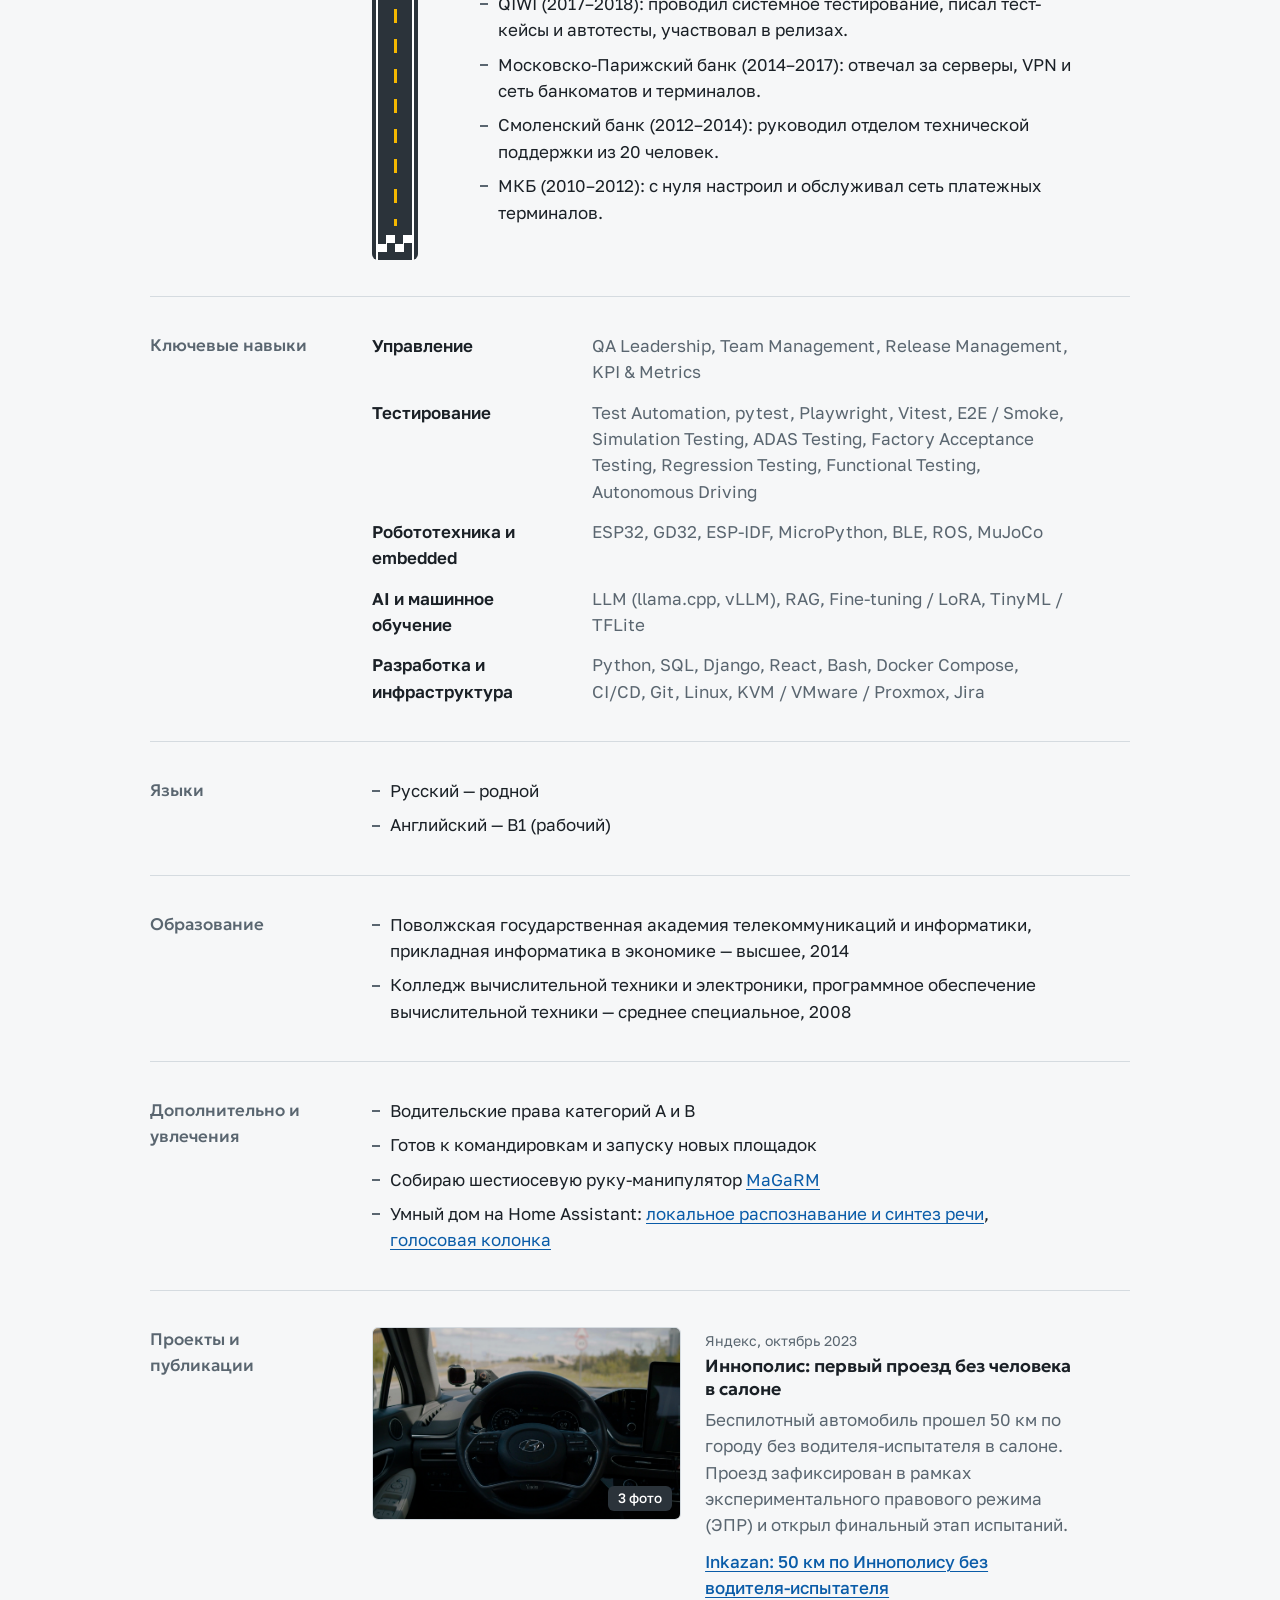
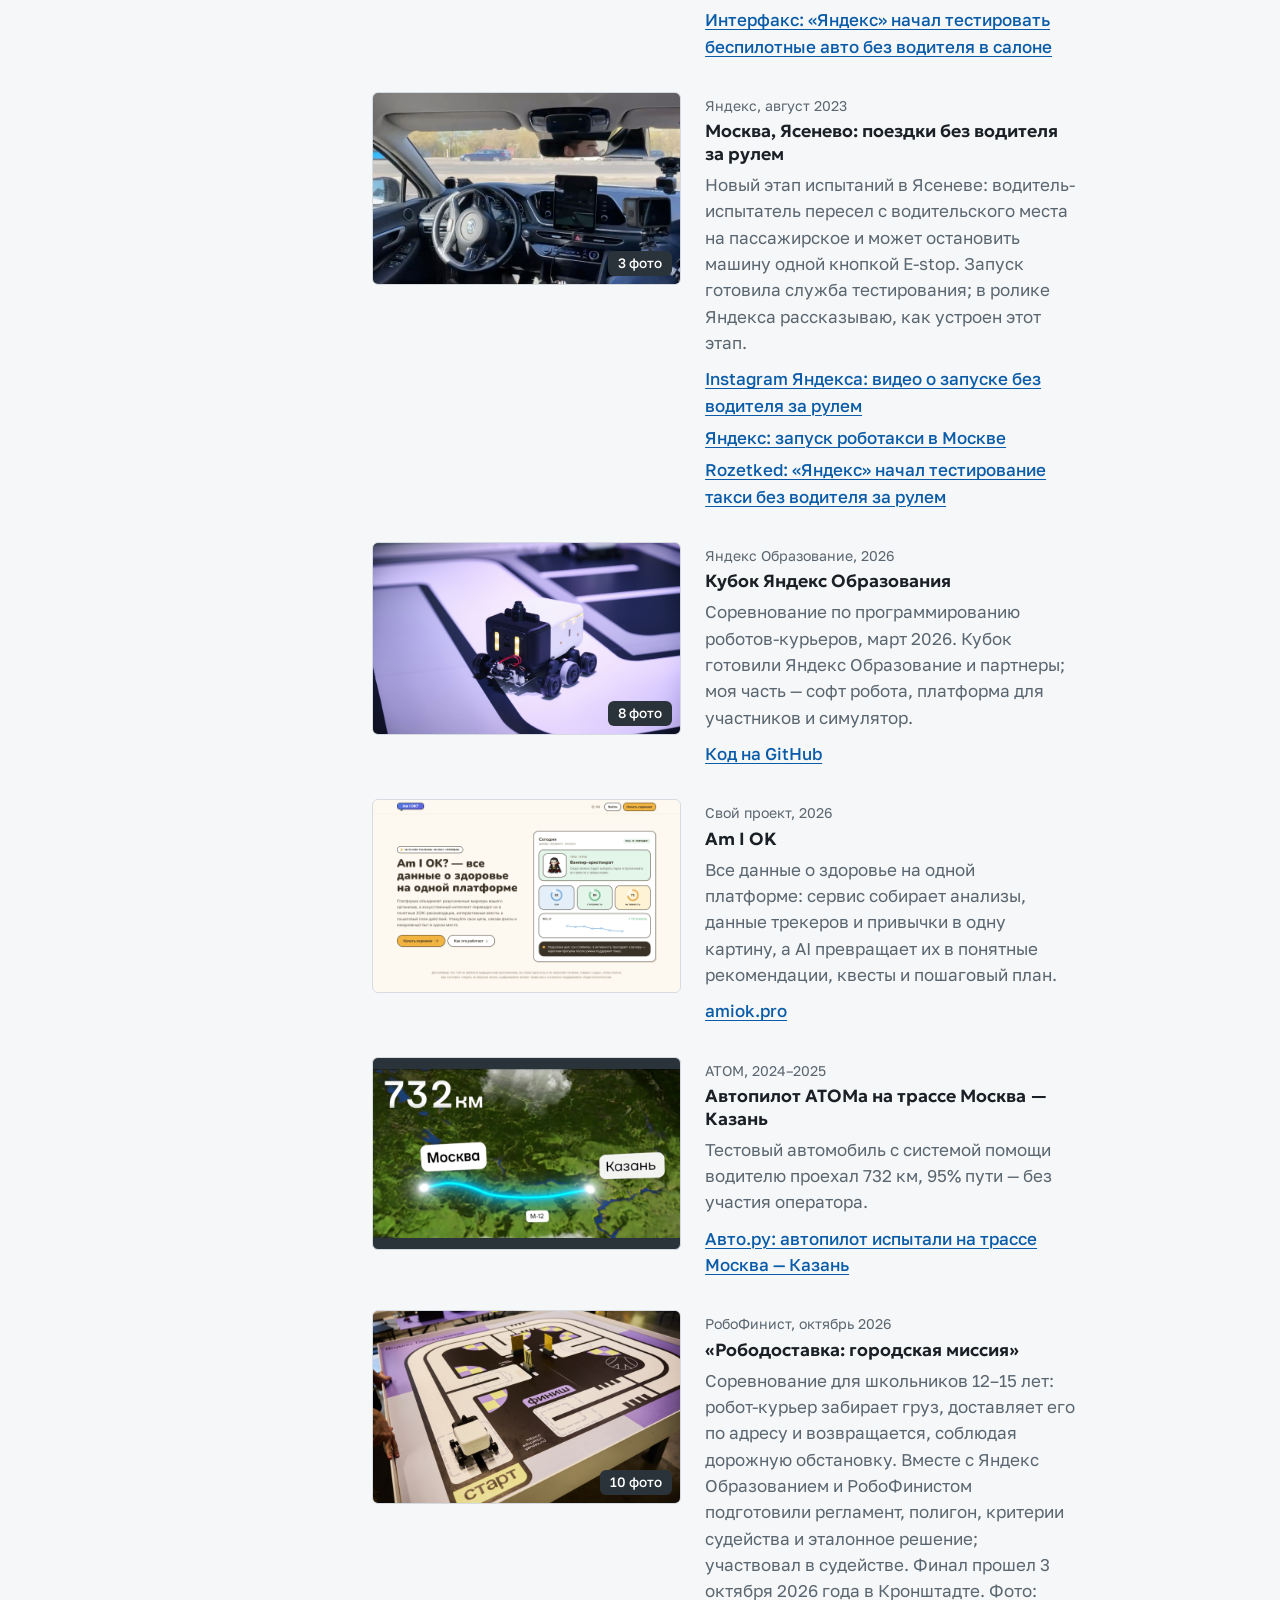
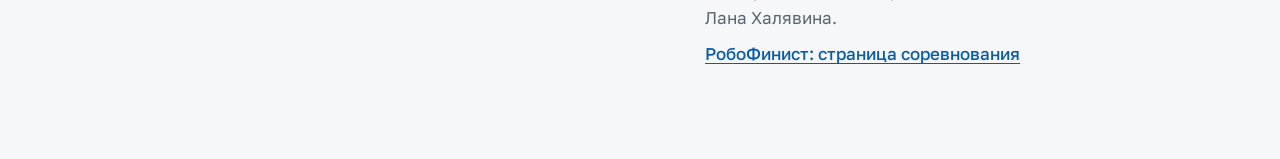
==== commit 140b2ce8: "Add a Google Analytics counter next to Yandex.Metrika" ====
--- a/index.html
+++ b/index.html
@@ -5,7 +5,7 @@
     <meta name="viewport" content="width=device-width, initial-scale=1.0" />
     <title>Максим Ганюшин — QA Lead</title>
     <meta name="description" content="QA Lead и инженер: автономный транспорт, робототехника, AI-сервисы. Резюме Максима Ганюшина." />
-    <meta name="build" content="cf1335bad1" />
+    <meta name="build" content="3ad9df9fb3" />
     <link rel="canonical" href="https://maksimka.info/" />
     <meta name="author" content="Максим Ганюшин" />
     <meta name="twitter:card" content="summary" />
@@ -46,7 +46,7 @@
       rel="stylesheet"
     />
     <!-- ?v= values and the build stamp above are written by prerender.py; do not edit them by hand. -->
-    <link rel="stylesheet" href="./styles.css?v=cf1335bad1" />
+    <link rel="stylesheet" href="./styles.css?v=3ad9df9fb3" />
     <!-- Yandex.Metrika counter. Runs only on the live site, so local previews and PDF builds are not counted. -->
     <script type="text/javascript">
       if (location.hostname === "maksimka.info" || location.hostname === "www.maksimka.info") {
@@ -62,13 +62,29 @@
     </script>
     <noscript><div><img src="https://mc.yandex.ru/watch/113596411" style="position:absolute; left:-9999px;" alt="" /></div></noscript>
     <!-- /Yandex.Metrika counter -->
+    <!-- Google Analytics counter. Same rule: live site only. -->
+    <script type="text/javascript">
+      if (location.hostname === "maksimka.info" || location.hostname === "www.maksimka.info") {
+        (function (id) {
+          var s = document.createElement("script");
+          s.async = true;
+          s.src = "https://www.googletagmanager.com/gtag/js?id=" + id;
+          document.head.appendChild(s);
+          window.dataLayer = window.dataLayer || [];
+          window.gtag = function () { dataLayer.push(arguments); };
+          gtag("js", new Date());
+          gtag("config", id);
+        })("G-QR1376TXHL");
+      }
+    </script>
+    <!-- /Google Analytics counter -->
   </head>
   <body>
     <header class="page-header">
       <div class="header-top">
         <div class="identity">
           <button type="button" class="portrait-button" id="portrait-button">
-            <img class="portrait" src="./assets/media/portrait.jpg?v=cf1335bad1" alt="Максим Ганюшин" width="128" height="128" />
+            <img class="portrait" src="./assets/media/portrait.jpg?v=3ad9df9fb3" alt="Максим Ганюшин" width="128" height="128" />
           </button>
           <div>
             <h1 id="full-name"><!--prerender:full-name-->Ганюшин Максим Владимирович<!--/prerender:full-name--></h1>
@@ -156,6 +172,6 @@
       <button type="button" id="lightbox-close" class="lightbox-close">×</button>
     </dialog>
 
-    <script src="./app.js?v=cf1335bad1" type="module"></script>
+    <script src="./app.js?v=3ad9df9fb3" type="module"></script>
   </body>
 </html>
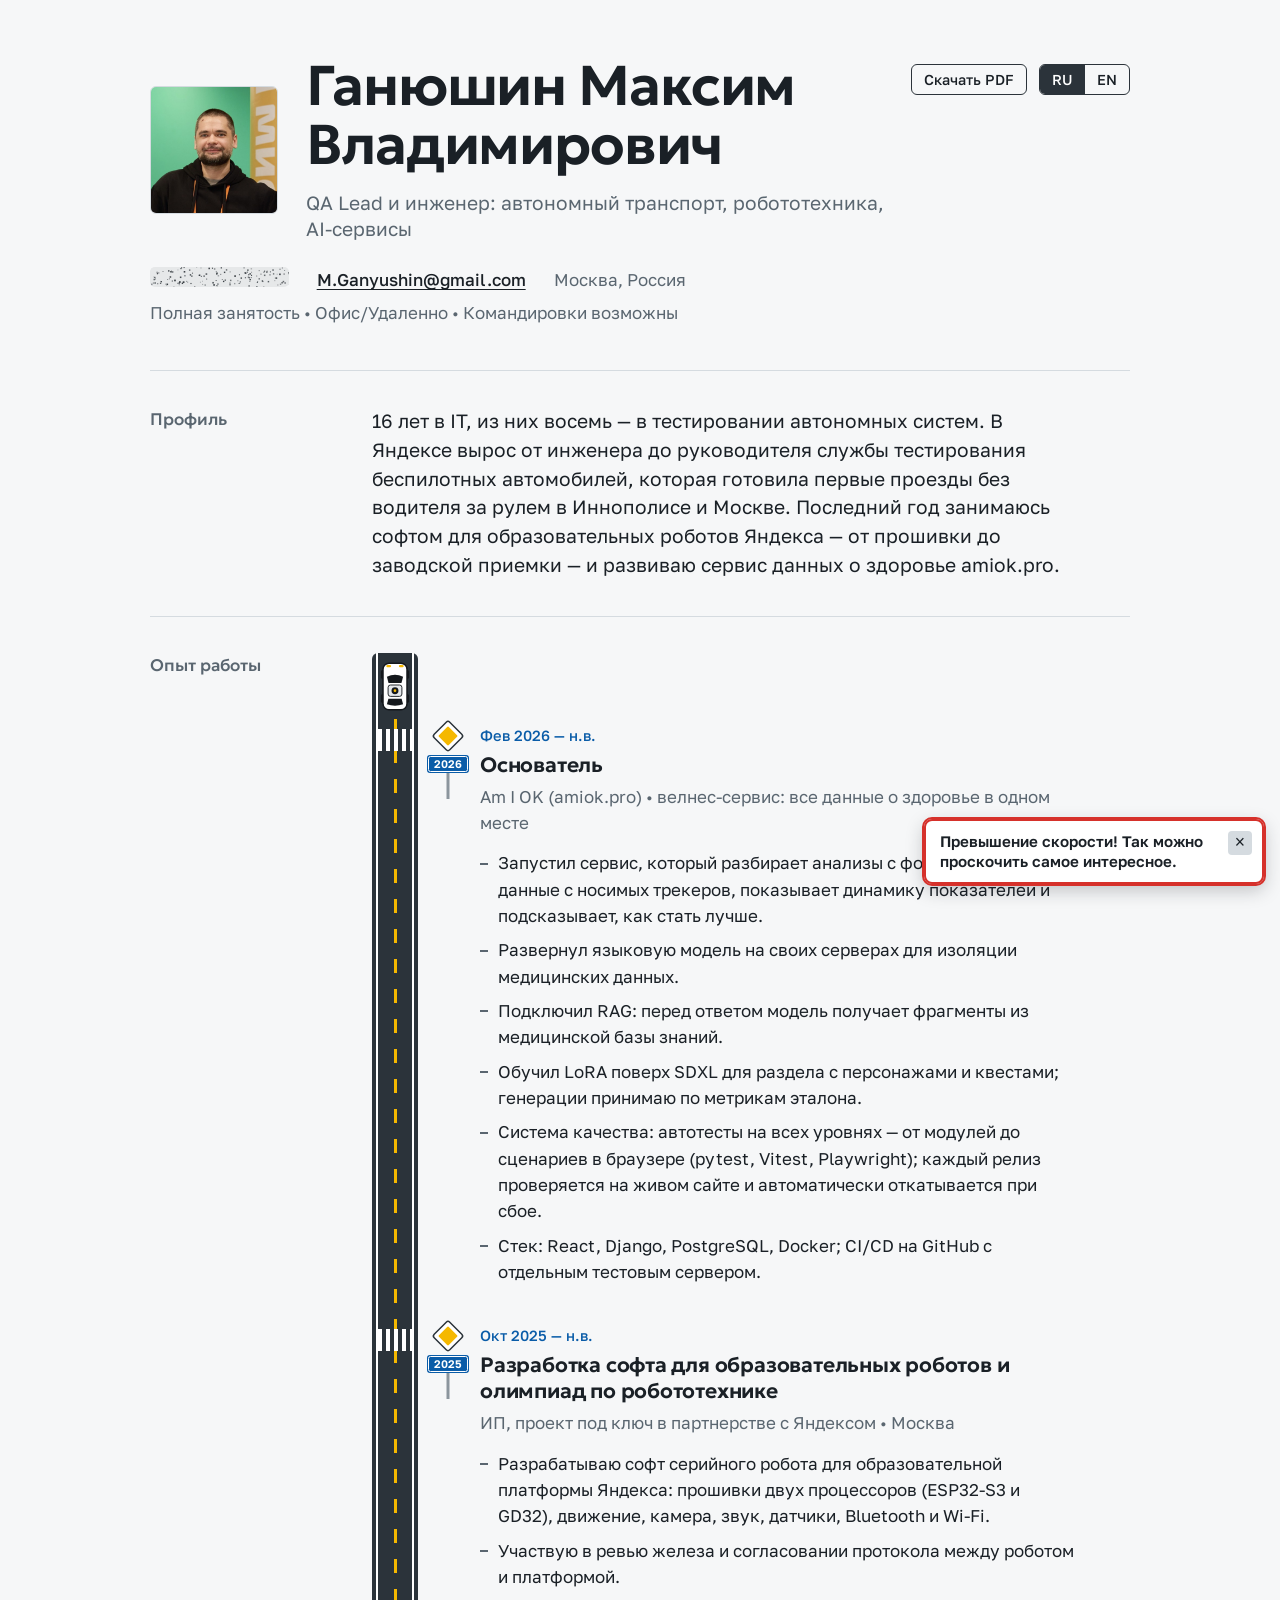
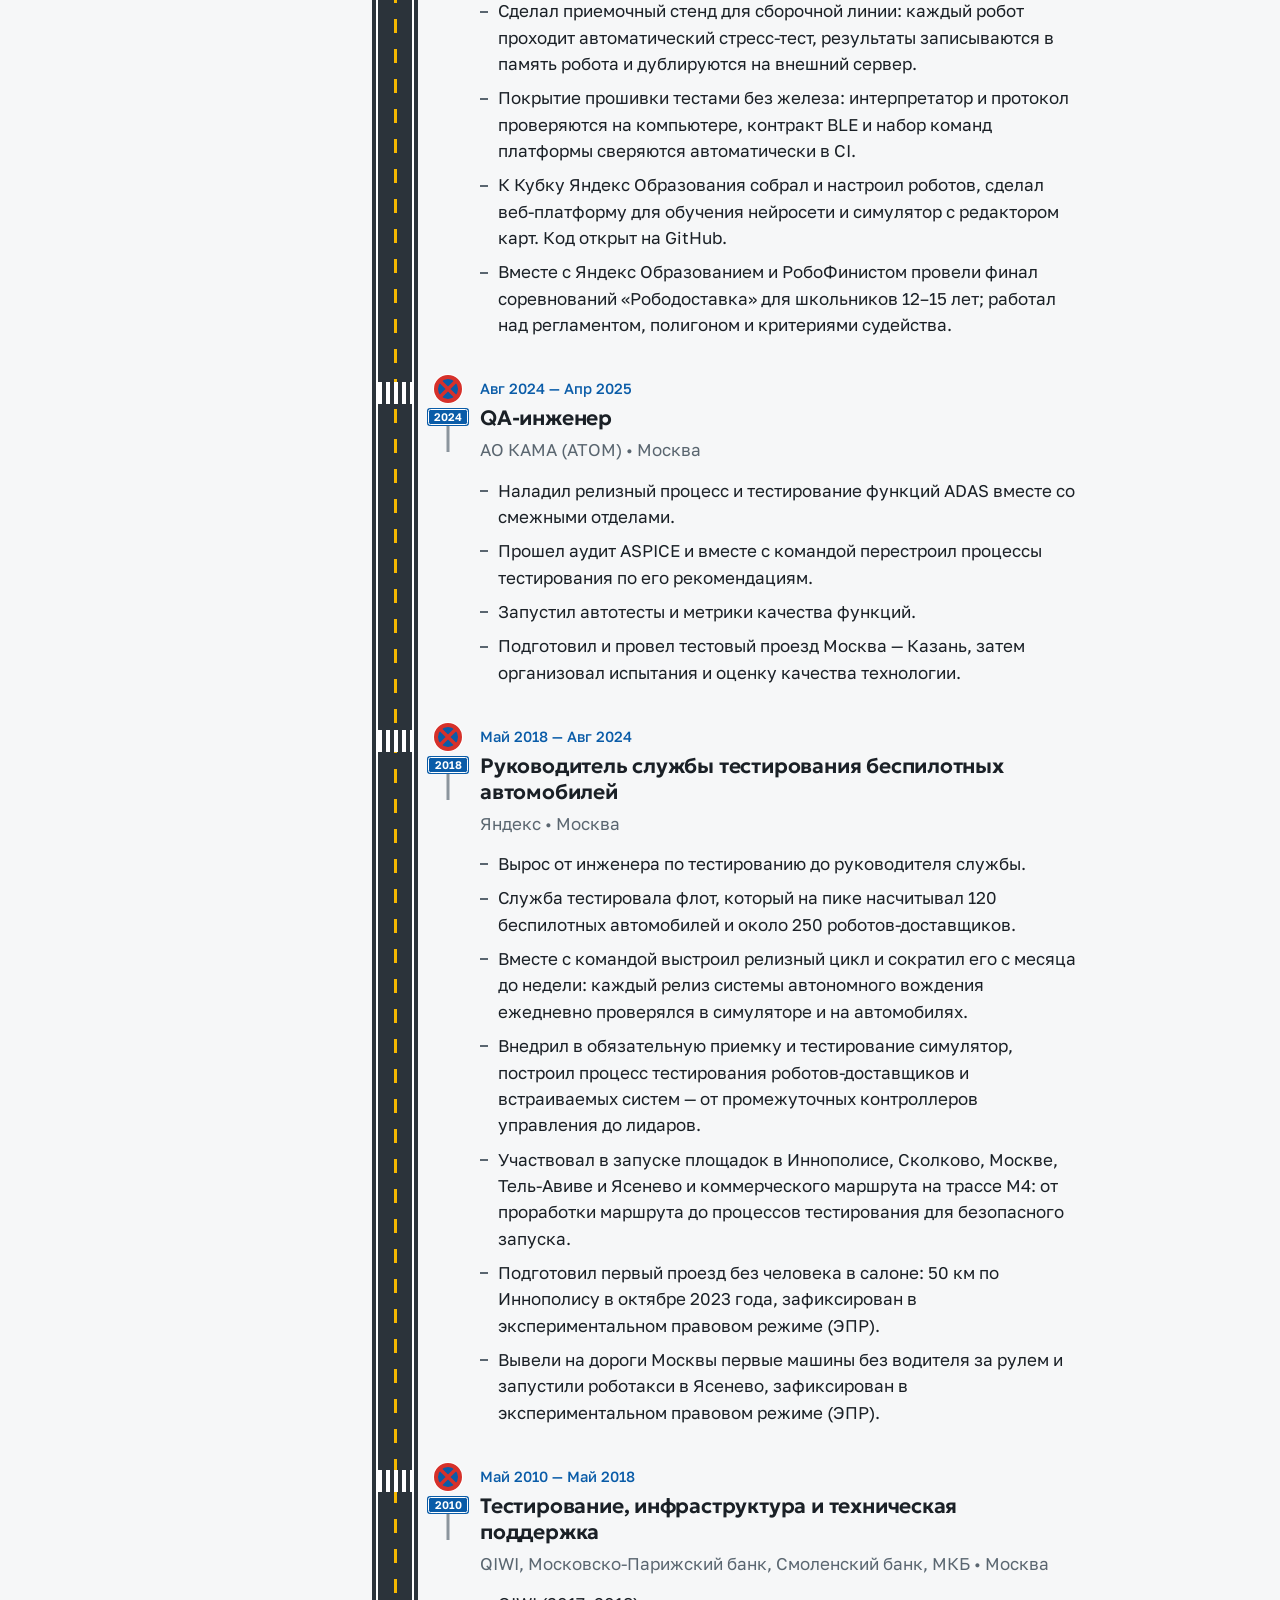
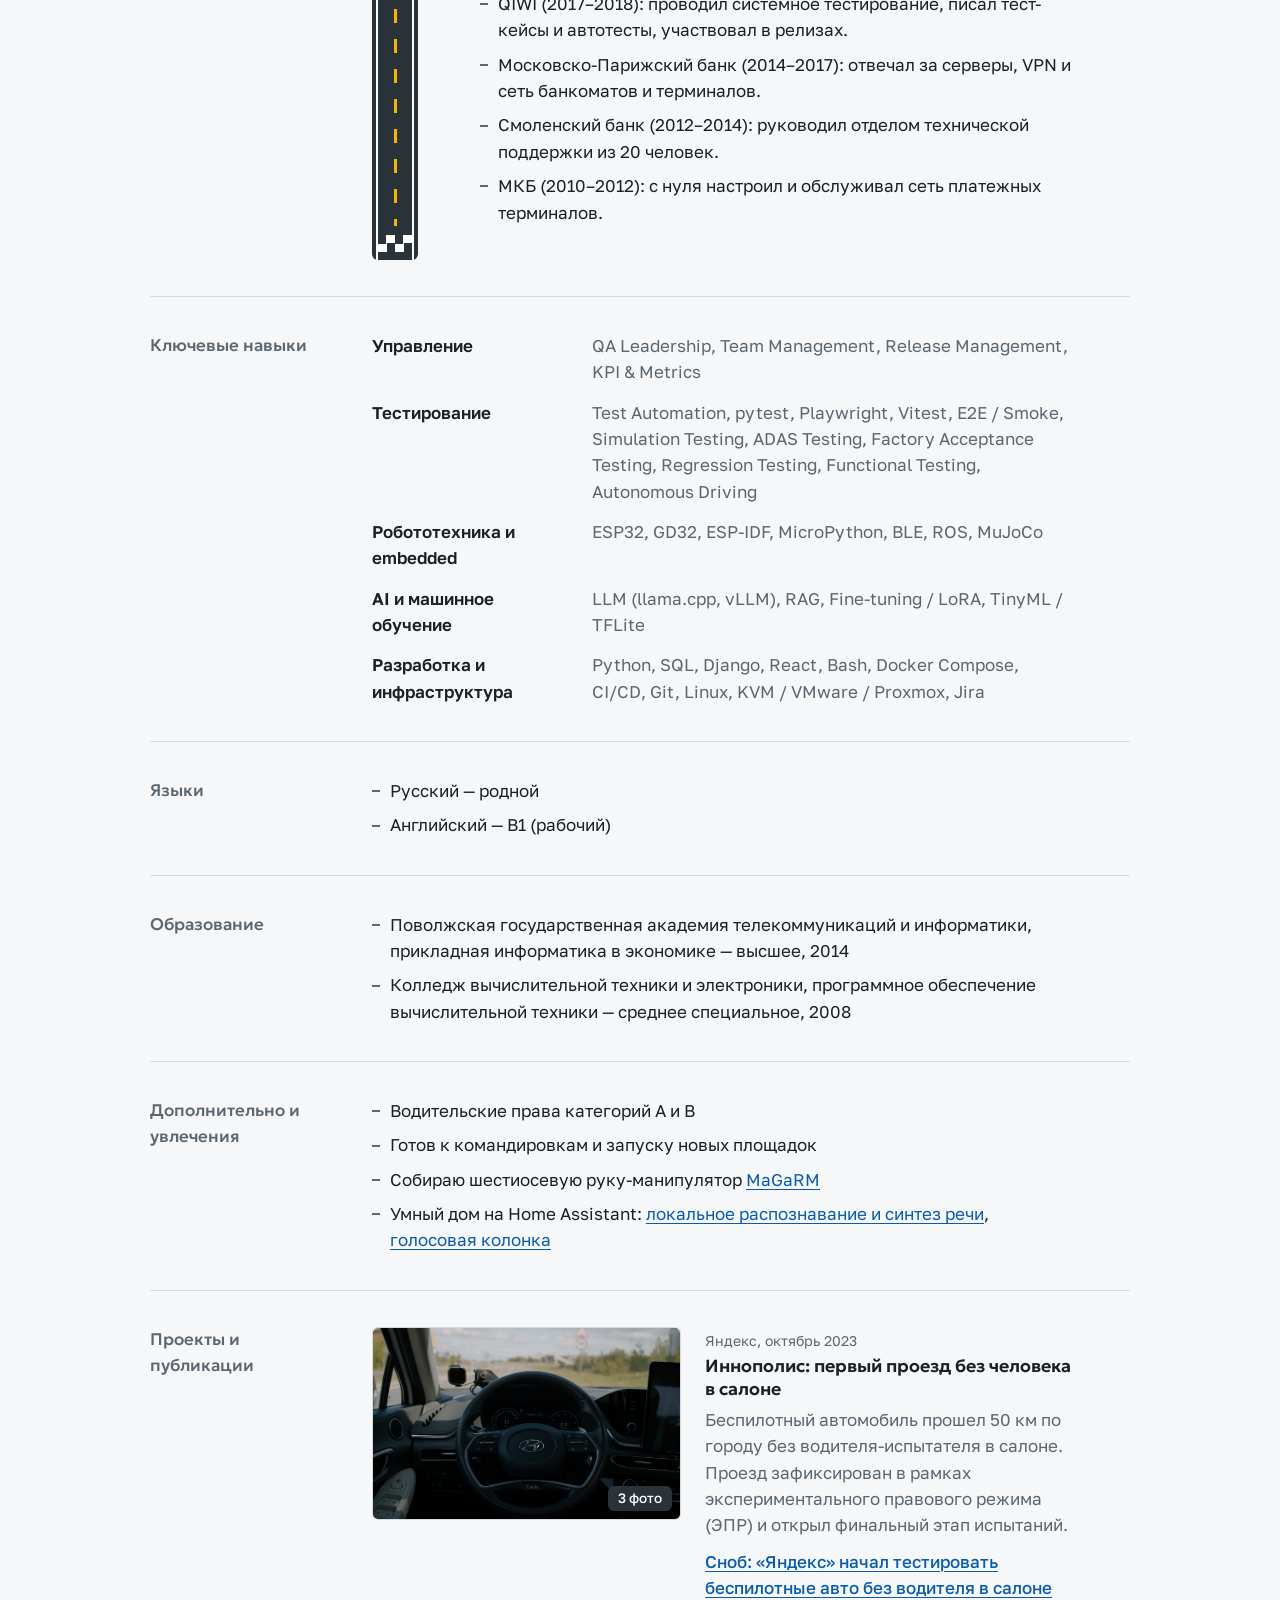
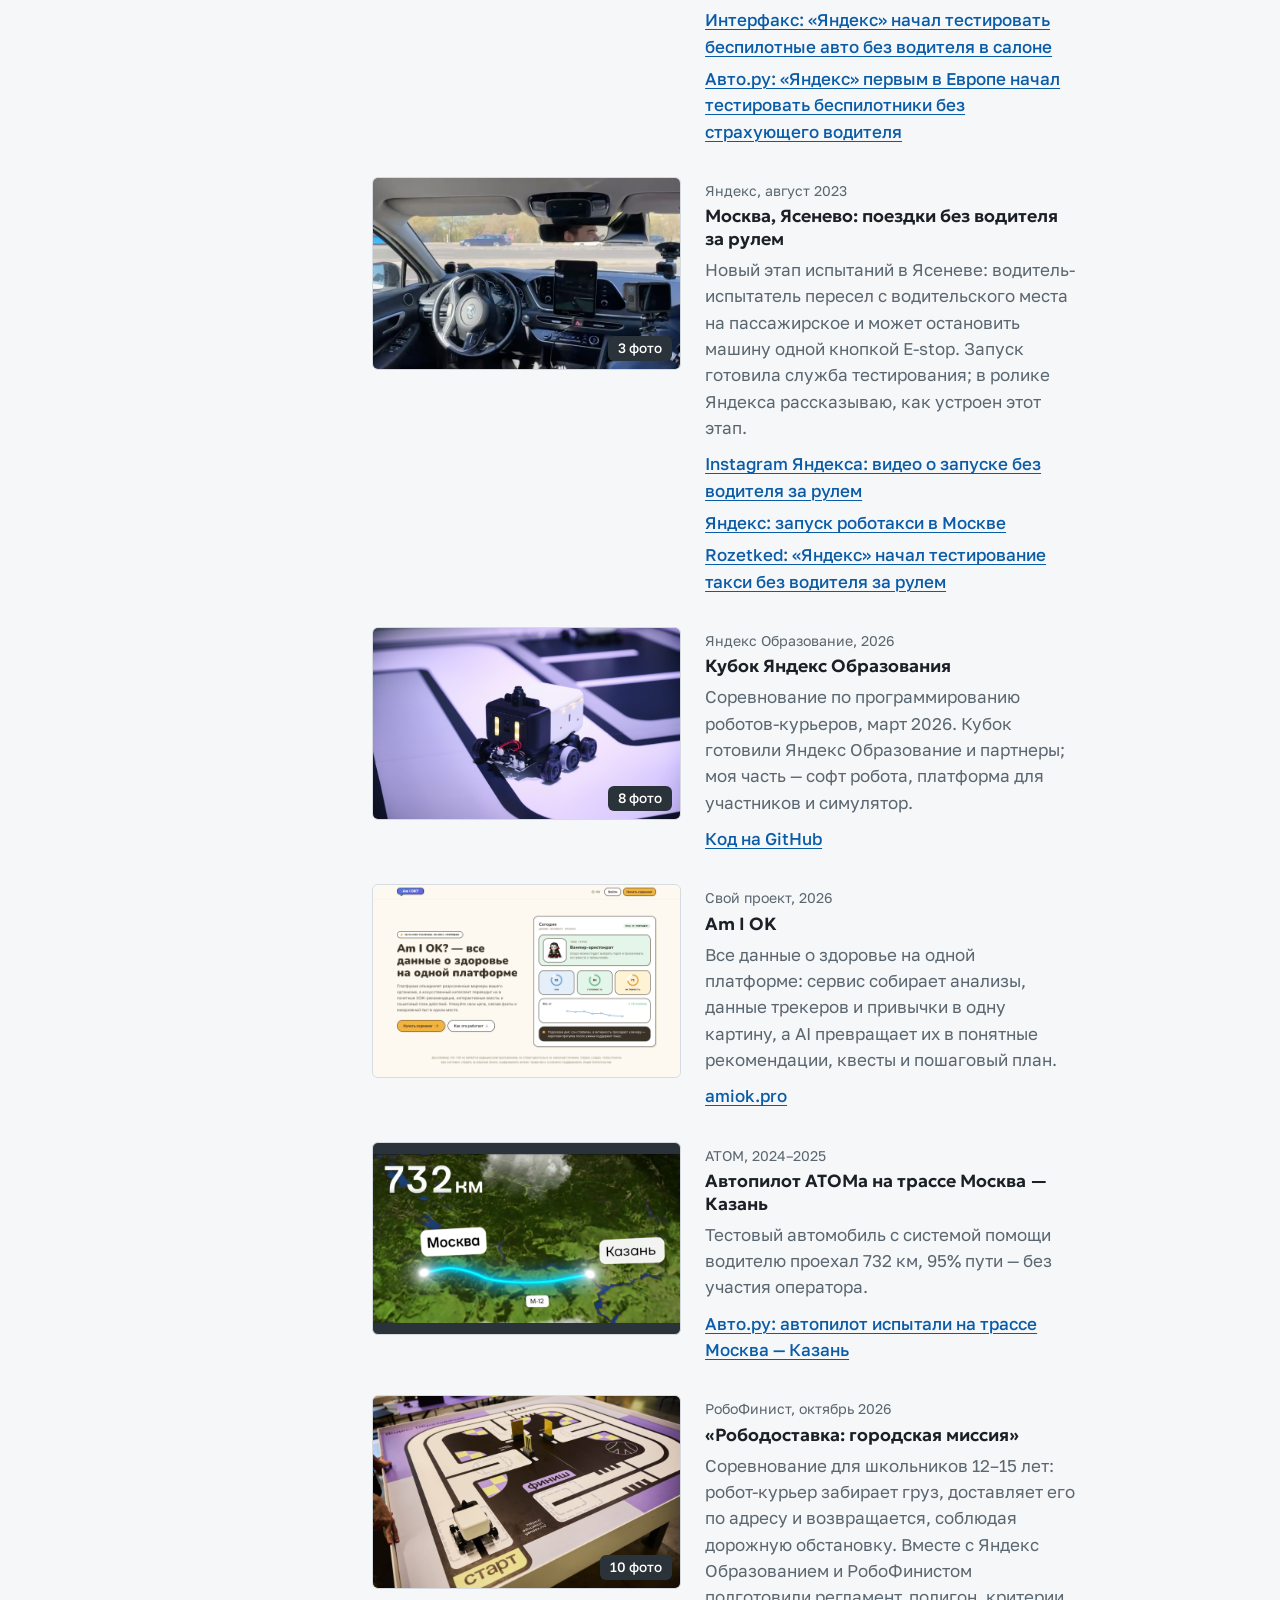
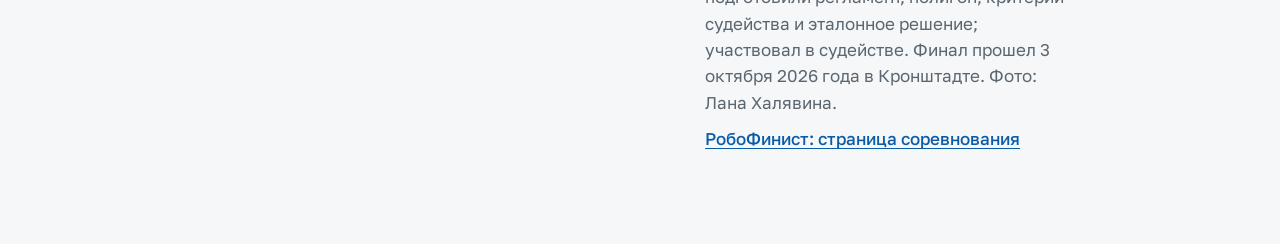
==== commit 55b9e304: "Swap the Inkazan link for Snob and add an Auto.ru article" ====
--- a/index.html
+++ b/index.html
@@ -5,7 +5,7 @@
     <meta name="viewport" content="width=device-width, initial-scale=1.0" />
     <title>Максим Ганюшин — QA Lead</title>
     <meta name="description" content="QA Lead и инженер: автономный транспорт, робототехника, AI-сервисы. Резюме Максима Ганюшина." />
-    <meta name="build" content="3ad9df9fb3" />
+    <meta name="build" content="235e6dfc4c" />
     <link rel="canonical" href="https://maksimka.info/" />
     <meta name="author" content="Максим Ганюшин" />
     <meta name="twitter:card" content="summary" />
@@ -46,7 +46,7 @@
       rel="stylesheet"
     />
     <!-- ?v= values and the build stamp above are written by prerender.py; do not edit them by hand. -->
-    <link rel="stylesheet" href="./styles.css?v=3ad9df9fb3" />
+    <link rel="stylesheet" href="./styles.css?v=235e6dfc4c" />
     <!-- Yandex.Metrika counter. Runs only on the live site, so local previews and PDF builds are not counted. -->
     <script type="text/javascript">
       if (location.hostname === "maksimka.info" || location.hostname === "www.maksimka.info") {
@@ -84,7 +84,7 @@
       <div class="header-top">
         <div class="identity">
           <button type="button" class="portrait-button" id="portrait-button">
-            <img class="portrait" src="./assets/media/portrait.jpg?v=3ad9df9fb3" alt="Максим Ганюшин" width="128" height="128" />
+            <img class="portrait" src="./assets/media/portrait.jpg?v=235e6dfc4c" alt="Максим Ганюшин" width="128" height="128" />
           </button>
           <div>
             <h1 id="full-name"><!--prerender:full-name-->Ганюшин Максим Владимирович<!--/prerender:full-name--></h1>
@@ -149,7 +149,7 @@
       <section class="section">
         <h2 id="projects-title"><!--prerender:projects-title-->Проекты и публикации<!--/prerender:projects-title--></h2>
         <div class="section-body">
-          <div id="projects-list" class="projects"><!--prerender:projects-list--><article class="project"><div class="project-body"><span class="project-label">Яндекс, октябрь 2023</span><h3 class="project-title">Иннополис: первый проезд без человека в салоне</h3><p class="project-description">Беспилотный автомобиль прошел 50 км по городу без водителя-испытателя в салоне. Проезд зафиксирован в рамках экспериментального правового режима (ЭПР) и открыл финальный этап испытаний.</p><div class="project-links"><a href="https://inkazan.ru/news/2023-10-25/iz-salona-bespilotnogo-taksi-v-innopolise-ischez-muzhchina-3080383">Inkazan: 50 км по Иннополису без водителя-испытателя</a><a href="https://www.interfax.ru/russia/927490">Интерфакс: «Яндекс» начал тестировать беспилотные авто без водителя в салоне</a></div></div></article><article class="project"><div class="project-body"><span class="project-label">Яндекс, август 2023</span><h3 class="project-title">Москва, Ясенево: поездки без водителя за рулем</h3><p class="project-description">Новый этап испытаний в Ясеневе: водитель-испытатель пересел с водительского места на пассажирское и может остановить машину одной кнопкой E-stop. Запуск готовила служба тестирования; в ролике Яндекса рассказываю, как устроен этот этап.</p><div class="project-links"><a href="https://www.instagram.com/p/CvhhzXmNhs6/">Instagram Яндекса: видео о запуске без водителя за рулем</a><a href="https://yandex.ru/company/news/07-06-23">Яндекс: запуск роботакси в Москве</a><a href="https://rozetked.me/news/29966-yandeks-nachal-testirovanie-bespilotnogo-taksi-bez-voditelya-za-rulem">Rozetked: «Яндекс» начал тестирование такси без водителя за рулем</a></div></div></article><article class="project"><div class="project-body"><span class="project-label">Яндекс Образование, 2026</span><h3 class="project-title">Кубок Яндекс Образования</h3><p class="project-description">Соревнование по программированию роботов-курьеров, март 2026. Кубок готовили Яндекс Образование и партнеры; моя часть — софт робота, платформа для участников и симулятор.</p><div class="project-links"><a href="https://github.com/YandexEducation/robot">Код на GitHub</a></div></div></article><article class="project"><div class="project-body"><span class="project-label">Свой проект, 2026</span><h3 class="project-title">Am I OK</h3><p class="project-description">Все данные о здоровье на одной платформе: сервис собирает анализы, данные трекеров и привычки в одну картину, а AI превращает их в понятные рекомендации, квесты и пошаговый план.</p><div class="project-links"><a href="https://amiok.pro">amiok.pro</a></div></div></article><article class="project"><div class="project-body"><span class="project-label">АТОМ, 2024–2025</span><h3 class="project-title">Автопилот АТОМа на трассе Москва — Казань</h3><p class="project-description">Тестовый автомобиль с системой помощи водителю проехал 732 км, 95% пути — без участия оператора.</p><div class="project-links"><a href="https://auto.ru/mag/article/avtopilot-dlya-elektrokara-atom-ispytali-na-trasse-moskvakazan/">Авто.ру: автопилот испытали на трассе Москва — Казань</a></div></div></article><article class="project"><div class="project-body"><span class="project-label">РобоФинист, октябрь 2026</span><h3 class="project-title">«Рободоставка: городская миссия»</h3><p class="project-description">Соревнование для школьников 12–15 лет: робот-курьер забирает груз, доставляет его по адресу и возвращается, соблюдая дорожную обстановку. Вместе с Яндекс Образованием и РобоФинистом подготовили регламент, полигон, критерии судейства и эталонное решение; участвовал в судействе. Финал прошел 3 октября 2026 года в Кронштадте. Фото: Лана Халявина.</p><div class="project-links"><a href="https://robofinist.ru/event/info/competitions/id/1600#kind12499">РобоФинист: страница соревнования</a></div></div></article><!--/prerender:projects-list--></div>
+          <div id="projects-list" class="projects"><!--prerender:projects-list--><article class="project"><div class="project-body"><span class="project-label">Яндекс, октябрь 2023</span><h3 class="project-title">Иннополис: первый проезд без человека в салоне</h3><p class="project-description">Беспилотный автомобиль прошел 50 км по городу без водителя-испытателя в салоне. Проезд зафиксирован в рамках экспериментального правового режима (ЭПР) и открыл финальный этап испытаний.</p><div class="project-links"><a href="https://snob.ru/news/yandeks-nachal-testirovat-bespilotnye-avto-bez-voditelya-v-salone/">Сноб: «Яндекс» начал тестировать беспилотные авто без водителя в салоне</a><a href="https://www.interfax.ru/russia/927490">Интерфакс: «Яндекс» начал тестировать беспилотные авто без водителя в салоне</a><a href="https://auto.ru/mag/article/yandeks-pervym-v-evrope-nachal-testirovat-bespilotniki-bez-strahuyushchego-voditelya/">Авто.ру: «Яндекс» первым в Европе начал тестировать беспилотники без страхующего водителя</a></div></div></article><article class="project"><div class="project-body"><span class="project-label">Яндекс, август 2023</span><h3 class="project-title">Москва, Ясенево: поездки без водителя за рулем</h3><p class="project-description">Новый этап испытаний в Ясеневе: водитель-испытатель пересел с водительского места на пассажирское и может остановить машину одной кнопкой E-stop. Запуск готовила служба тестирования; в ролике Яндекса рассказываю, как устроен этот этап.</p><div class="project-links"><a href="https://www.instagram.com/p/CvhhzXmNhs6/">Instagram Яндекса: видео о запуске без водителя за рулем</a><a href="https://yandex.ru/company/news/07-06-23">Яндекс: запуск роботакси в Москве</a><a href="https://rozetked.me/news/29966-yandeks-nachal-testirovanie-bespilotnogo-taksi-bez-voditelya-za-rulem">Rozetked: «Яндекс» начал тестирование такси без водителя за рулем</a></div></div></article><article class="project"><div class="project-body"><span class="project-label">Яндекс Образование, 2026</span><h3 class="project-title">Кубок Яндекс Образования</h3><p class="project-description">Соревнование по программированию роботов-курьеров, март 2026. Кубок готовили Яндекс Образование и партнеры; моя часть — софт робота, платформа для участников и симулятор.</p><div class="project-links"><a href="https://github.com/YandexEducation/robot">Код на GitHub</a></div></div></article><article class="project"><div class="project-body"><span class="project-label">Свой проект, 2026</span><h3 class="project-title">Am I OK</h3><p class="project-description">Все данные о здоровье на одной платформе: сервис собирает анализы, данные трекеров и привычки в одну картину, а AI превращает их в понятные рекомендации, квесты и пошаговый план.</p><div class="project-links"><a href="https://amiok.pro">amiok.pro</a></div></div></article><article class="project"><div class="project-body"><span class="project-label">АТОМ, 2024–2025</span><h3 class="project-title">Автопилот АТОМа на трассе Москва — Казань</h3><p class="project-description">Тестовый автомобиль с системой помощи водителю проехал 732 км, 95% пути — без участия оператора.</p><div class="project-links"><a href="https://auto.ru/mag/article/avtopilot-dlya-elektrokara-atom-ispytali-na-trasse-moskvakazan/">Авто.ру: автопилот испытали на трассе Москва — Казань</a></div></div></article><article class="project"><div class="project-body"><span class="project-label">РобоФинист, октябрь 2026</span><h3 class="project-title">«Рободоставка: городская миссия»</h3><p class="project-description">Соревнование для школьников 12–15 лет: робот-курьер забирает груз, доставляет его по адресу и возвращается, соблюдая дорожную обстановку. Вместе с Яндекс Образованием и РобоФинистом подготовили регламент, полигон, критерии судейства и эталонное решение; участвовал в судействе. Финал прошел 3 октября 2026 года в Кронштадте. Фото: Лана Халявина.</p><div class="project-links"><a href="https://robofinist.ru/event/info/competitions/id/1600#kind12499">РобоФинист: страница соревнования</a></div></div></article><!--/prerender:projects-list--></div>
         </div>
       </section>
     </main>
@@ -172,6 +172,6 @@
       <button type="button" id="lightbox-close" class="lightbox-close">×</button>
     </dialog>
 
-    <script src="./app.js?v=3ad9df9fb3" type="module"></script>
+    <script src="./app.js?v=235e6dfc4c" type="module"></script>
   </body>
 </html>
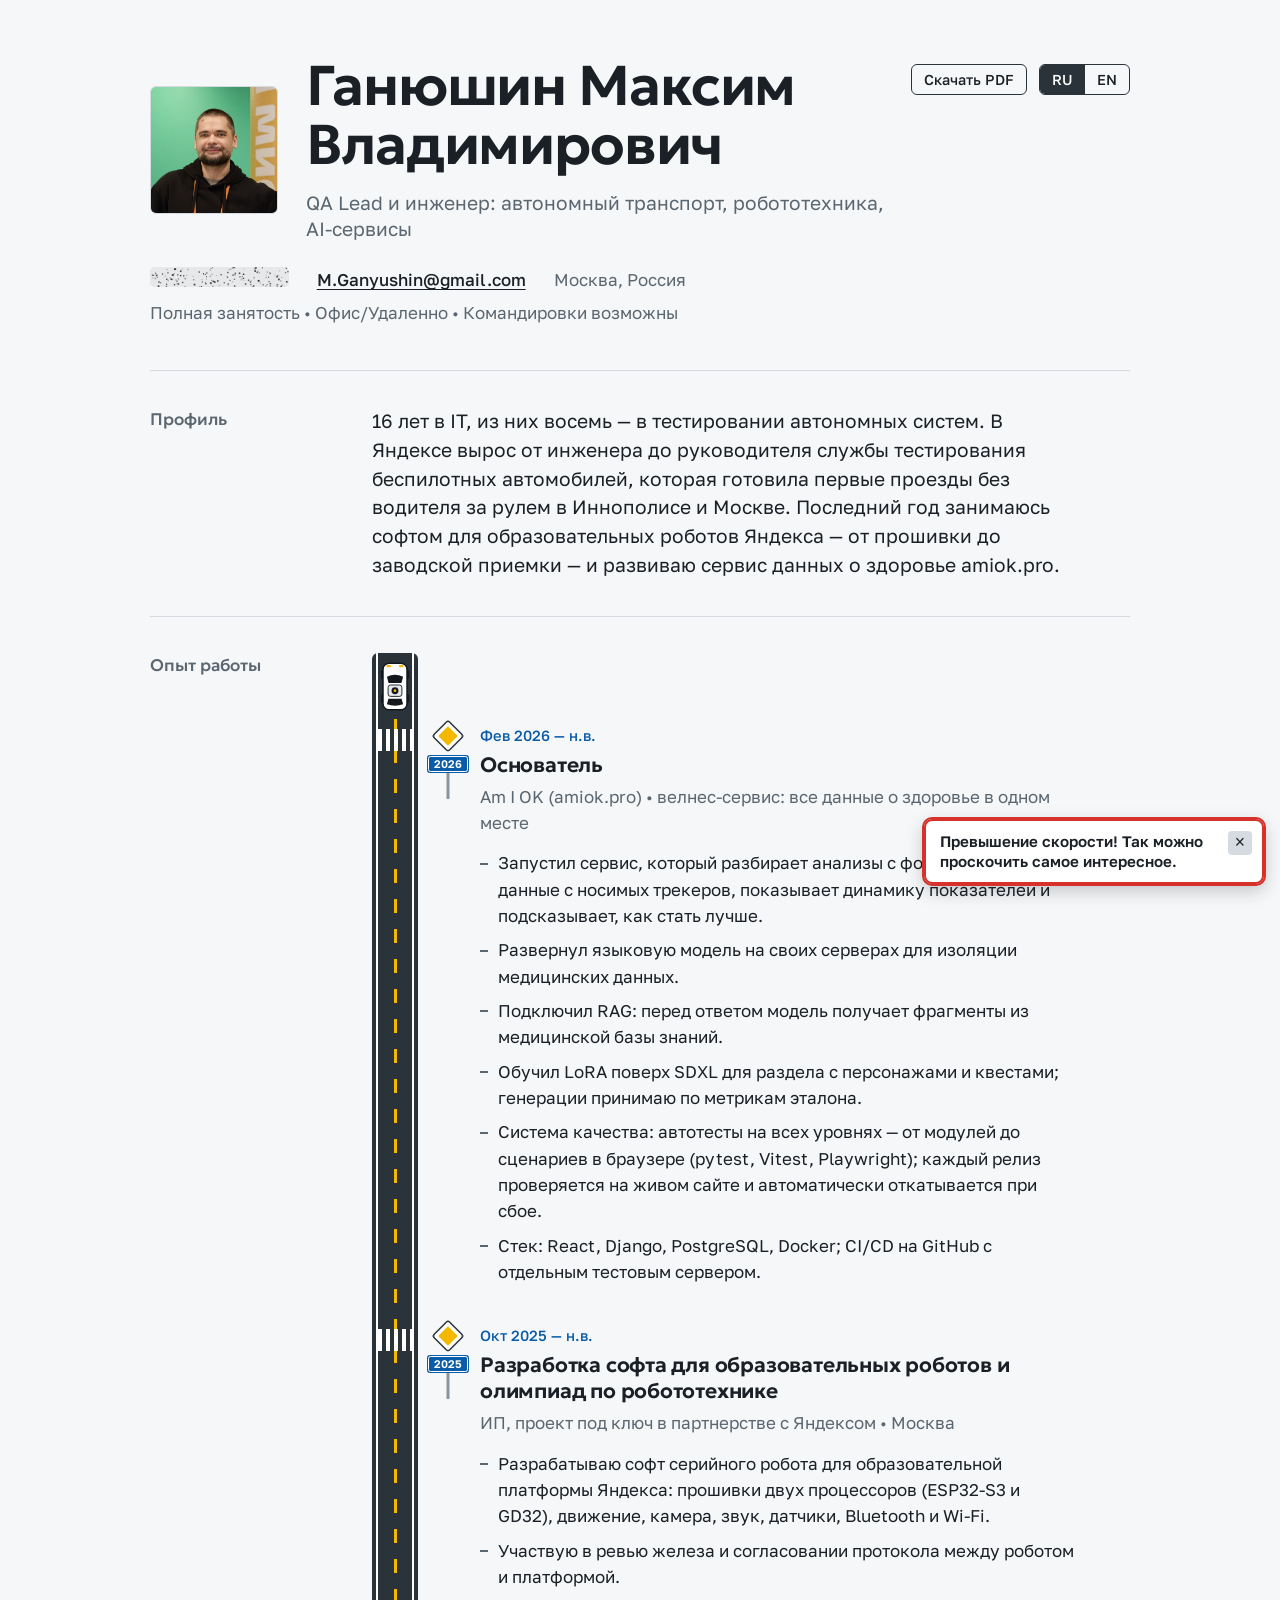
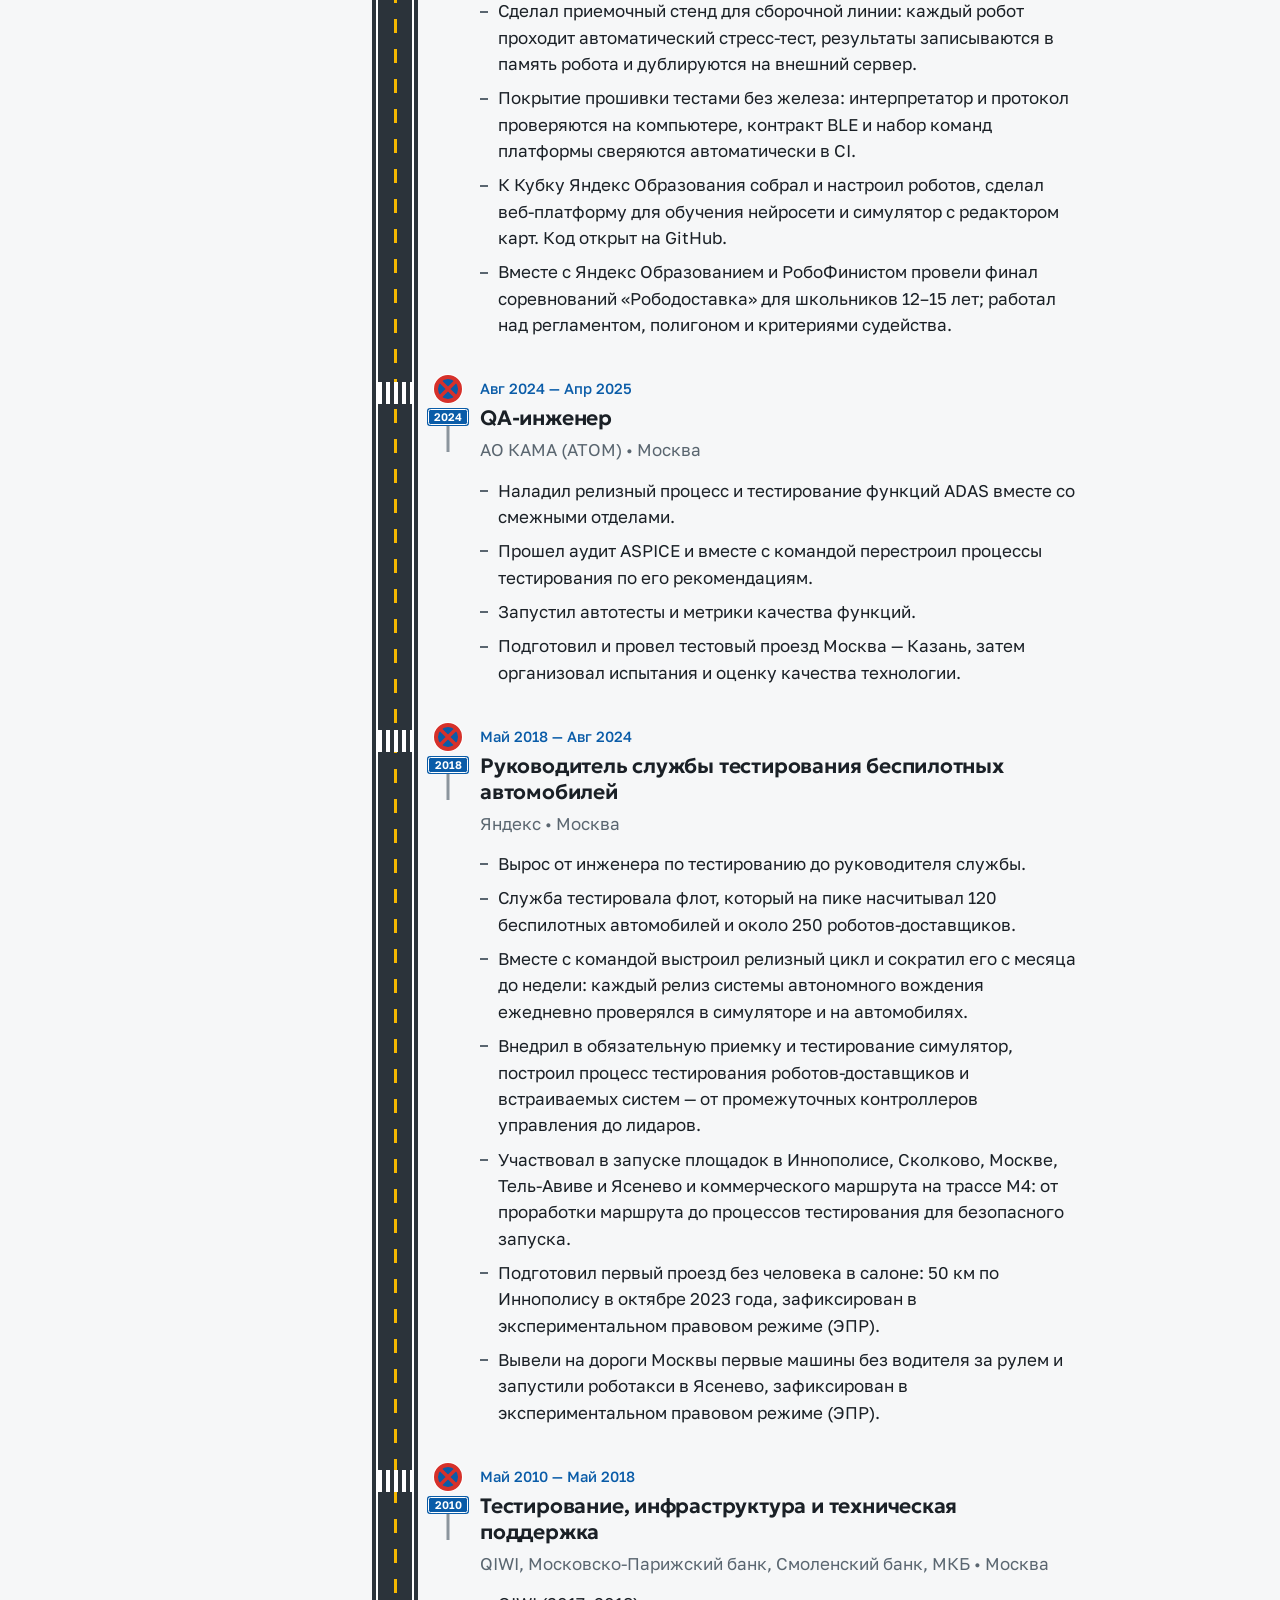
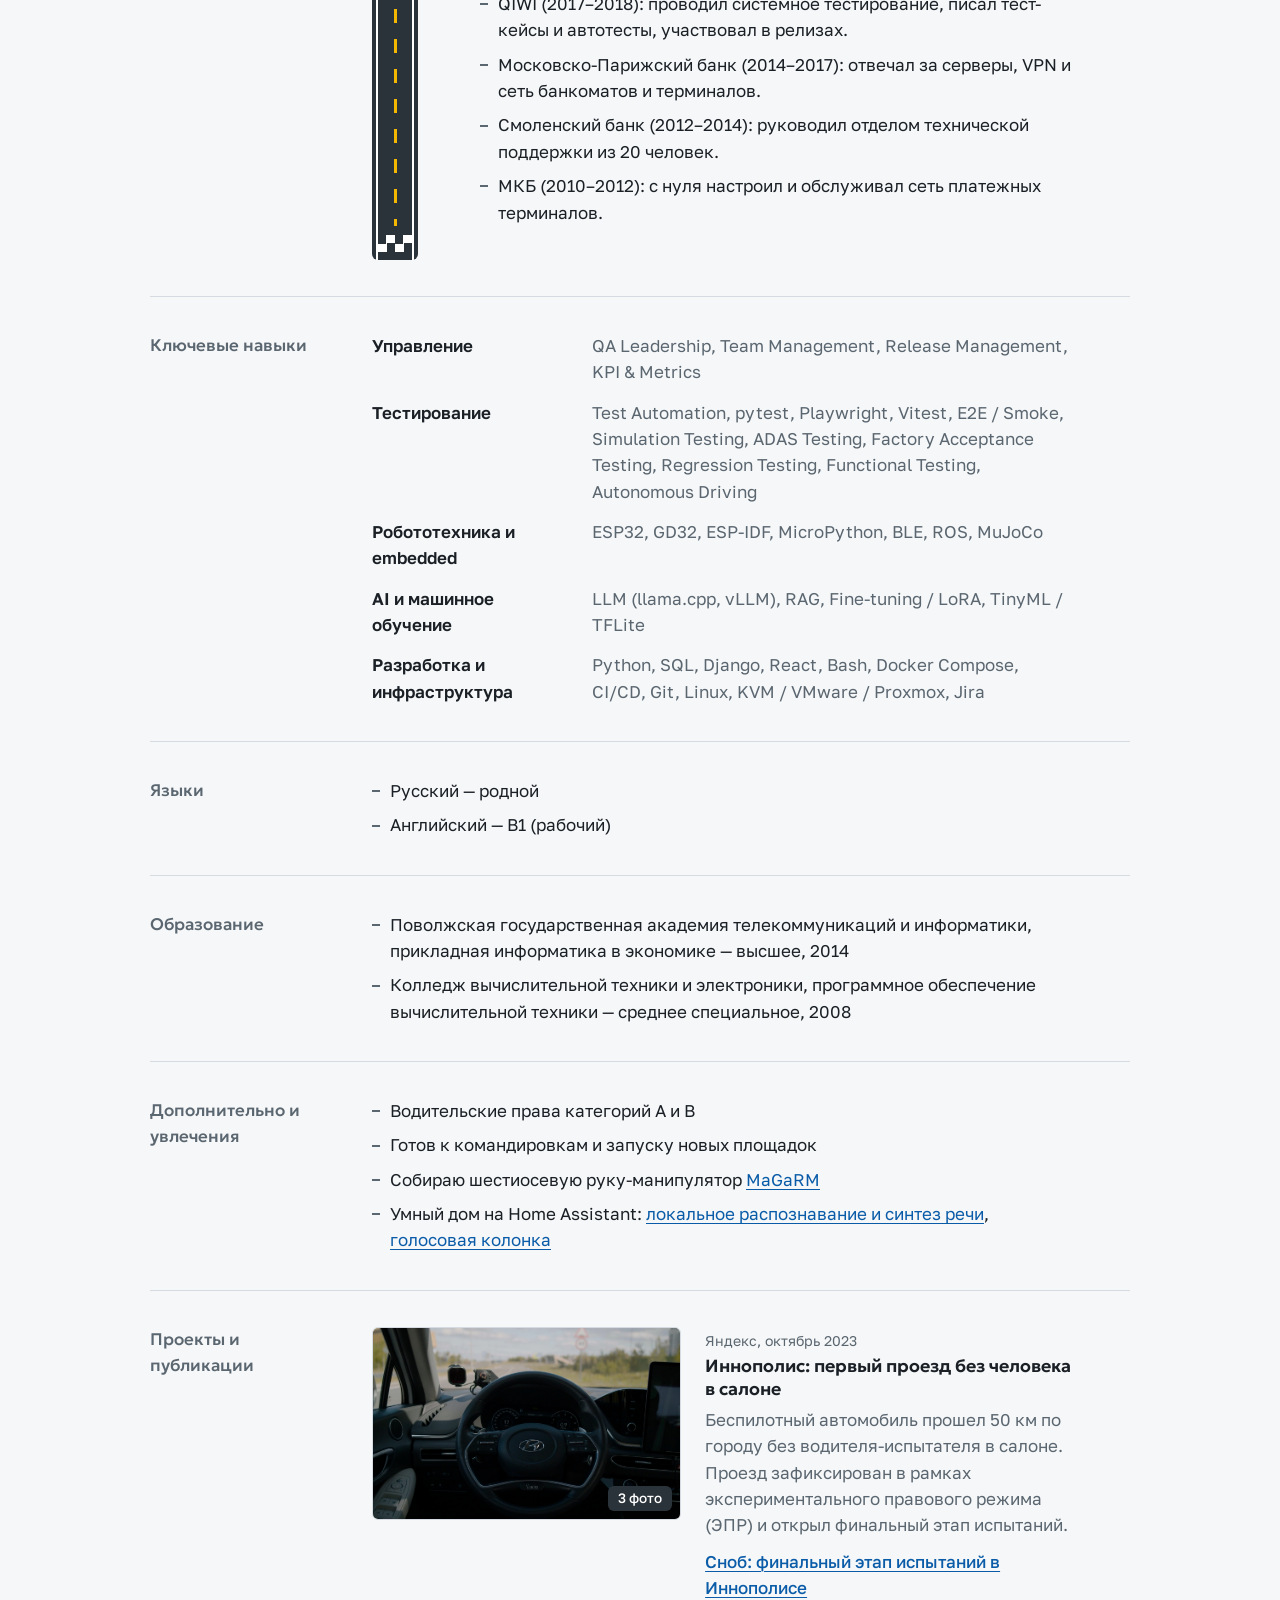
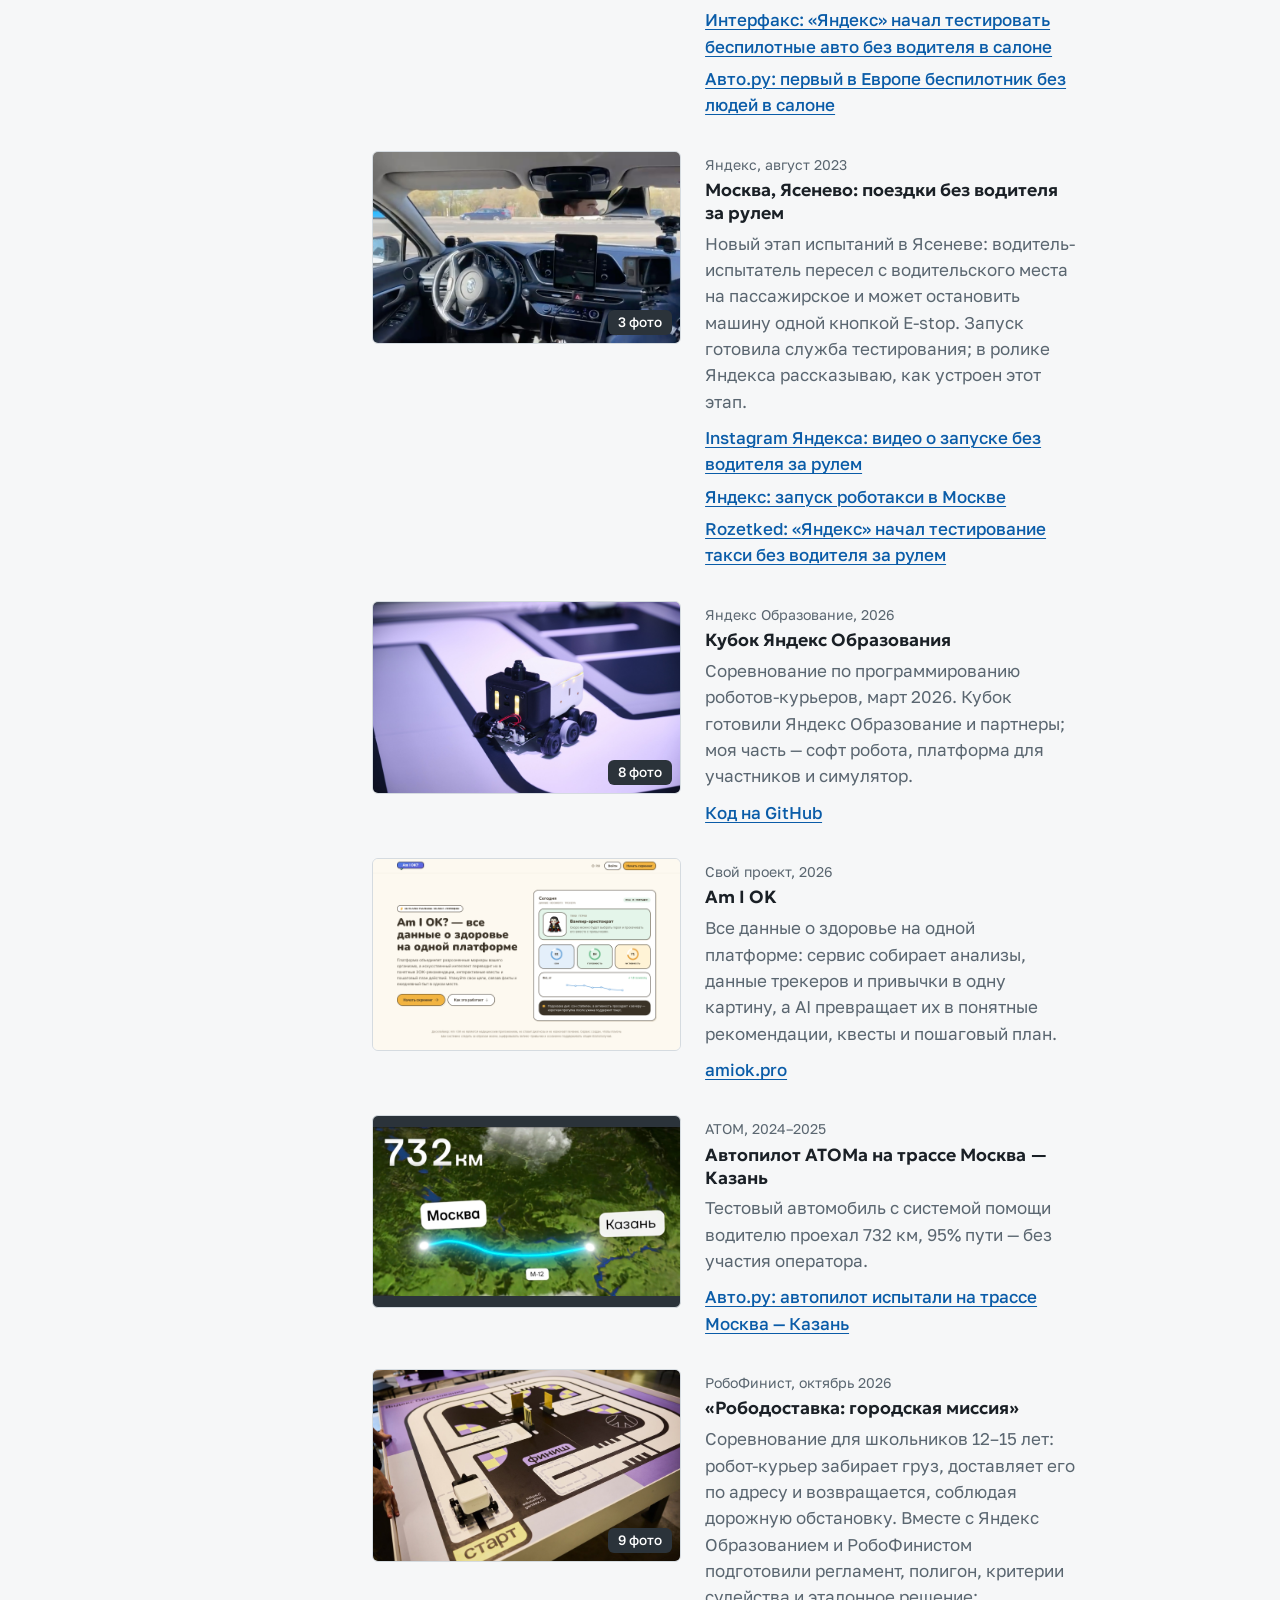
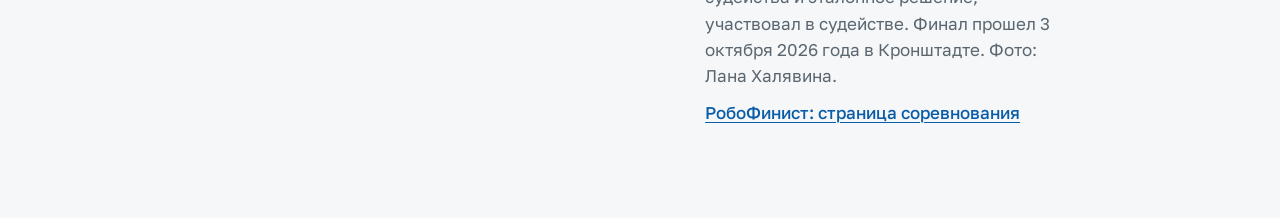
==== commit adcb9d5b: "Retitle the Innopolis press links and drop the field diagram from Robodelivery" ====
--- a/index.html
+++ b/index.html
@@ -5,7 +5,7 @@
     <meta name="viewport" content="width=device-width, initial-scale=1.0" />
     <title>Максим Ганюшин — QA Lead</title>
     <meta name="description" content="QA Lead и инженер: автономный транспорт, робототехника, AI-сервисы. Резюме Максима Ганюшина." />
-    <meta name="build" content="235e6dfc4c" />
+    <meta name="build" content="e16ac61b0f" />
     <link rel="canonical" href="https://maksimka.info/" />
     <meta name="author" content="Максим Ганюшин" />
     <meta name="twitter:card" content="summary" />
@@ -46,7 +46,7 @@
       rel="stylesheet"
     />
     <!-- ?v= values and the build stamp above are written by prerender.py; do not edit them by hand. -->
-    <link rel="stylesheet" href="./styles.css?v=235e6dfc4c" />
+    <link rel="stylesheet" href="./styles.css?v=e16ac61b0f" />
     <!-- Yandex.Metrika counter. Runs only on the live site, so local previews and PDF builds are not counted. -->
     <script type="text/javascript">
       if (location.hostname === "maksimka.info" || location.hostname === "www.maksimka.info") {
@@ -84,7 +84,7 @@
       <div class="header-top">
         <div class="identity">
           <button type="button" class="portrait-button" id="portrait-button">
-            <img class="portrait" src="./assets/media/portrait.jpg?v=235e6dfc4c" alt="Максим Ганюшин" width="128" height="128" />
+            <img class="portrait" src="./assets/media/portrait.jpg?v=e16ac61b0f" alt="Максим Ганюшин" width="128" height="128" />
           </button>
           <div>
             <h1 id="full-name"><!--prerender:full-name-->Ганюшин Максим Владимирович<!--/prerender:full-name--></h1>
@@ -149,7 +149,7 @@
       <section class="section">
         <h2 id="projects-title"><!--prerender:projects-title-->Проекты и публикации<!--/prerender:projects-title--></h2>
         <div class="section-body">
-          <div id="projects-list" class="projects"><!--prerender:projects-list--><article class="project"><div class="project-body"><span class="project-label">Яндекс, октябрь 2023</span><h3 class="project-title">Иннополис: первый проезд без человека в салоне</h3><p class="project-description">Беспилотный автомобиль прошел 50 км по городу без водителя-испытателя в салоне. Проезд зафиксирован в рамках экспериментального правового режима (ЭПР) и открыл финальный этап испытаний.</p><div class="project-links"><a href="https://snob.ru/news/yandeks-nachal-testirovat-bespilotnye-avto-bez-voditelya-v-salone/">Сноб: «Яндекс» начал тестировать беспилотные авто без водителя в салоне</a><a href="https://www.interfax.ru/russia/927490">Интерфакс: «Яндекс» начал тестировать беспилотные авто без водителя в салоне</a><a href="https://auto.ru/mag/article/yandeks-pervym-v-evrope-nachal-testirovat-bespilotniki-bez-strahuyushchego-voditelya/">Авто.ру: «Яндекс» первым в Европе начал тестировать беспилотники без страхующего водителя</a></div></div></article><article class="project"><div class="project-body"><span class="project-label">Яндекс, август 2023</span><h3 class="project-title">Москва, Ясенево: поездки без водителя за рулем</h3><p class="project-description">Новый этап испытаний в Ясеневе: водитель-испытатель пересел с водительского места на пассажирское и может остановить машину одной кнопкой E-stop. Запуск готовила служба тестирования; в ролике Яндекса рассказываю, как устроен этот этап.</p><div class="project-links"><a href="https://www.instagram.com/p/CvhhzXmNhs6/">Instagram Яндекса: видео о запуске без водителя за рулем</a><a href="https://yandex.ru/company/news/07-06-23">Яндекс: запуск роботакси в Москве</a><a href="https://rozetked.me/news/29966-yandeks-nachal-testirovanie-bespilotnogo-taksi-bez-voditelya-za-rulem">Rozetked: «Яндекс» начал тестирование такси без водителя за рулем</a></div></div></article><article class="project"><div class="project-body"><span class="project-label">Яндекс Образование, 2026</span><h3 class="project-title">Кубок Яндекс Образования</h3><p class="project-description">Соревнование по программированию роботов-курьеров, март 2026. Кубок готовили Яндекс Образование и партнеры; моя часть — софт робота, платформа для участников и симулятор.</p><div class="project-links"><a href="https://github.com/YandexEducation/robot">Код на GitHub</a></div></div></article><article class="project"><div class="project-body"><span class="project-label">Свой проект, 2026</span><h3 class="project-title">Am I OK</h3><p class="project-description">Все данные о здоровье на одной платформе: сервис собирает анализы, данные трекеров и привычки в одну картину, а AI превращает их в понятные рекомендации, квесты и пошаговый план.</p><div class="project-links"><a href="https://amiok.pro">amiok.pro</a></div></div></article><article class="project"><div class="project-body"><span class="project-label">АТОМ, 2024–2025</span><h3 class="project-title">Автопилот АТОМа на трассе Москва — Казань</h3><p class="project-description">Тестовый автомобиль с системой помощи водителю проехал 732 км, 95% пути — без участия оператора.</p><div class="project-links"><a href="https://auto.ru/mag/article/avtopilot-dlya-elektrokara-atom-ispytali-na-trasse-moskvakazan/">Авто.ру: автопилот испытали на трассе Москва — Казань</a></div></div></article><article class="project"><div class="project-body"><span class="project-label">РобоФинист, октябрь 2026</span><h3 class="project-title">«Рободоставка: городская миссия»</h3><p class="project-description">Соревнование для школьников 12–15 лет: робот-курьер забирает груз, доставляет его по адресу и возвращается, соблюдая дорожную обстановку. Вместе с Яндекс Образованием и РобоФинистом подготовили регламент, полигон, критерии судейства и эталонное решение; участвовал в судействе. Финал прошел 3 октября 2026 года в Кронштадте. Фото: Лана Халявина.</p><div class="project-links"><a href="https://robofinist.ru/event/info/competitions/id/1600#kind12499">РобоФинист: страница соревнования</a></div></div></article><!--/prerender:projects-list--></div>
+          <div id="projects-list" class="projects"><!--prerender:projects-list--><article class="project"><div class="project-body"><span class="project-label">Яндекс, октябрь 2023</span><h3 class="project-title">Иннополис: первый проезд без человека в салоне</h3><p class="project-description">Беспилотный автомобиль прошел 50 км по городу без водителя-испытателя в салоне. Проезд зафиксирован в рамках экспериментального правового режима (ЭПР) и открыл финальный этап испытаний.</p><div class="project-links"><a href="https://snob.ru/news/yandeks-nachal-testirovat-bespilotnye-avto-bez-voditelya-v-salone/">Сноб: финальный этап испытаний в Иннополисе</a><a href="https://www.interfax.ru/russia/927490">Интерфакс: «Яндекс» начал тестировать беспилотные авто без водителя в салоне</a><a href="https://auto.ru/mag/article/yandeks-pervym-v-evrope-nachal-testirovat-bespilotniki-bez-strahuyushchego-voditelya/">Авто.ру: первый в Европе беспилотник без людей в салоне</a></div></div></article><article class="project"><div class="project-body"><span class="project-label">Яндекс, август 2023</span><h3 class="project-title">Москва, Ясенево: поездки без водителя за рулем</h3><p class="project-description">Новый этап испытаний в Ясеневе: водитель-испытатель пересел с водительского места на пассажирское и может остановить машину одной кнопкой E-stop. Запуск готовила служба тестирования; в ролике Яндекса рассказываю, как устроен этот этап.</p><div class="project-links"><a href="https://www.instagram.com/p/CvhhzXmNhs6/">Instagram Яндекса: видео о запуске без водителя за рулем</a><a href="https://yandex.ru/company/news/07-06-23">Яндекс: запуск роботакси в Москве</a><a href="https://rozetked.me/news/29966-yandeks-nachal-testirovanie-bespilotnogo-taksi-bez-voditelya-za-rulem">Rozetked: «Яндекс» начал тестирование такси без водителя за рулем</a></div></div></article><article class="project"><div class="project-body"><span class="project-label">Яндекс Образование, 2026</span><h3 class="project-title">Кубок Яндекс Образования</h3><p class="project-description">Соревнование по программированию роботов-курьеров, март 2026. Кубок готовили Яндекс Образование и партнеры; моя часть — софт робота, платформа для участников и симулятор.</p><div class="project-links"><a href="https://github.com/YandexEducation/robot">Код на GitHub</a></div></div></article><article class="project"><div class="project-body"><span class="project-label">Свой проект, 2026</span><h3 class="project-title">Am I OK</h3><p class="project-description">Все данные о здоровье на одной платформе: сервис собирает анализы, данные трекеров и привычки в одну картину, а AI превращает их в понятные рекомендации, квесты и пошаговый план.</p><div class="project-links"><a href="https://amiok.pro">amiok.pro</a></div></div></article><article class="project"><div class="project-body"><span class="project-label">АТОМ, 2024–2025</span><h3 class="project-title">Автопилот АТОМа на трассе Москва — Казань</h3><p class="project-description">Тестовый автомобиль с системой помощи водителю проехал 732 км, 95% пути — без участия оператора.</p><div class="project-links"><a href="https://auto.ru/mag/article/avtopilot-dlya-elektrokara-atom-ispytali-na-trasse-moskvakazan/">Авто.ру: автопилот испытали на трассе Москва — Казань</a></div></div></article><article class="project"><div class="project-body"><span class="project-label">РобоФинист, октябрь 2026</span><h3 class="project-title">«Рободоставка: городская миссия»</h3><p class="project-description">Соревнование для школьников 12–15 лет: робот-курьер забирает груз, доставляет его по адресу и возвращается, соблюдая дорожную обстановку. Вместе с Яндекс Образованием и РобоФинистом подготовили регламент, полигон, критерии судейства и эталонное решение; участвовал в судействе. Финал прошел 3 октября 2026 года в Кронштадте. Фото: Лана Халявина.</p><div class="project-links"><a href="https://robofinist.ru/event/info/competitions/id/1600#kind12499">РобоФинист: страница соревнования</a></div></div></article><!--/prerender:projects-list--></div>
         </div>
       </section>
     </main>
@@ -172,6 +172,6 @@
       <button type="button" id="lightbox-close" class="lightbox-close">×</button>
     </dialog>
 
-    <script src="./app.js?v=235e6dfc4c" type="module"></script>
+    <script src="./app.js?v=e16ac61b0f" type="module"></script>
   </body>
 </html>
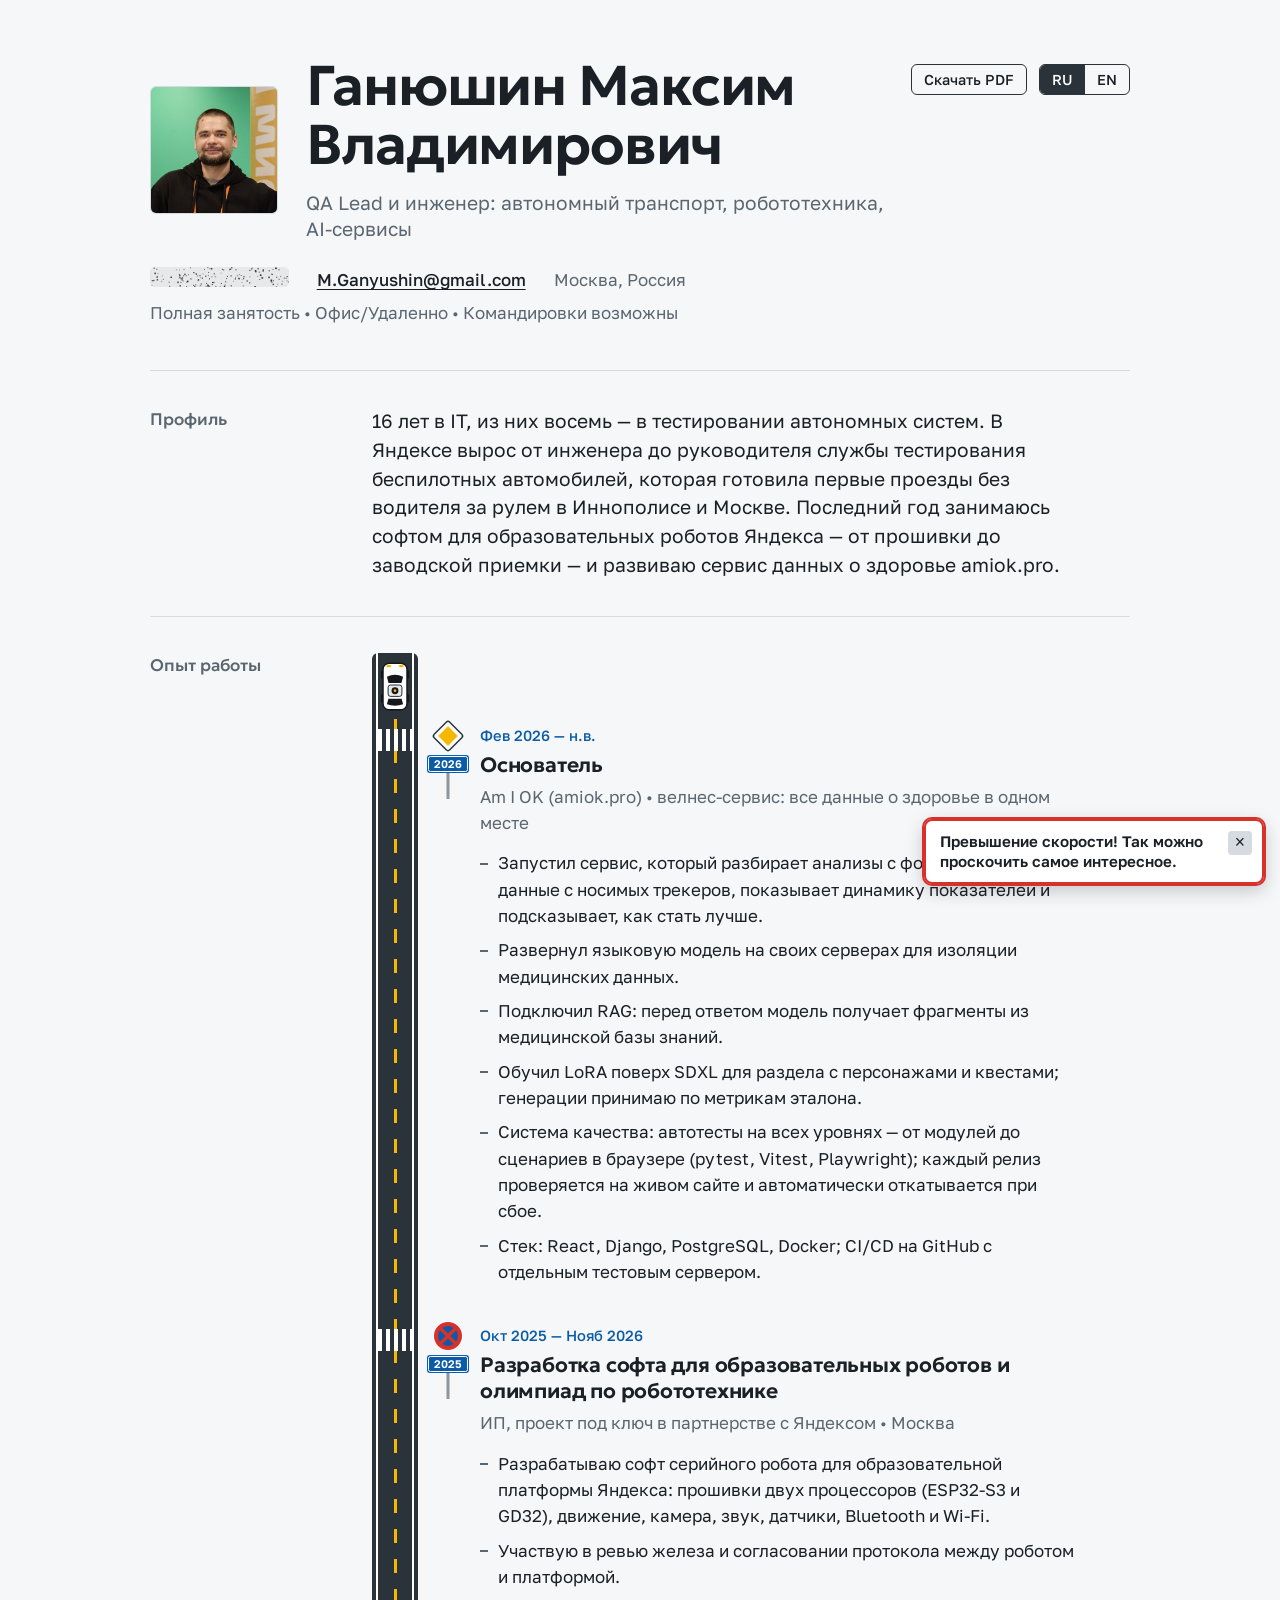
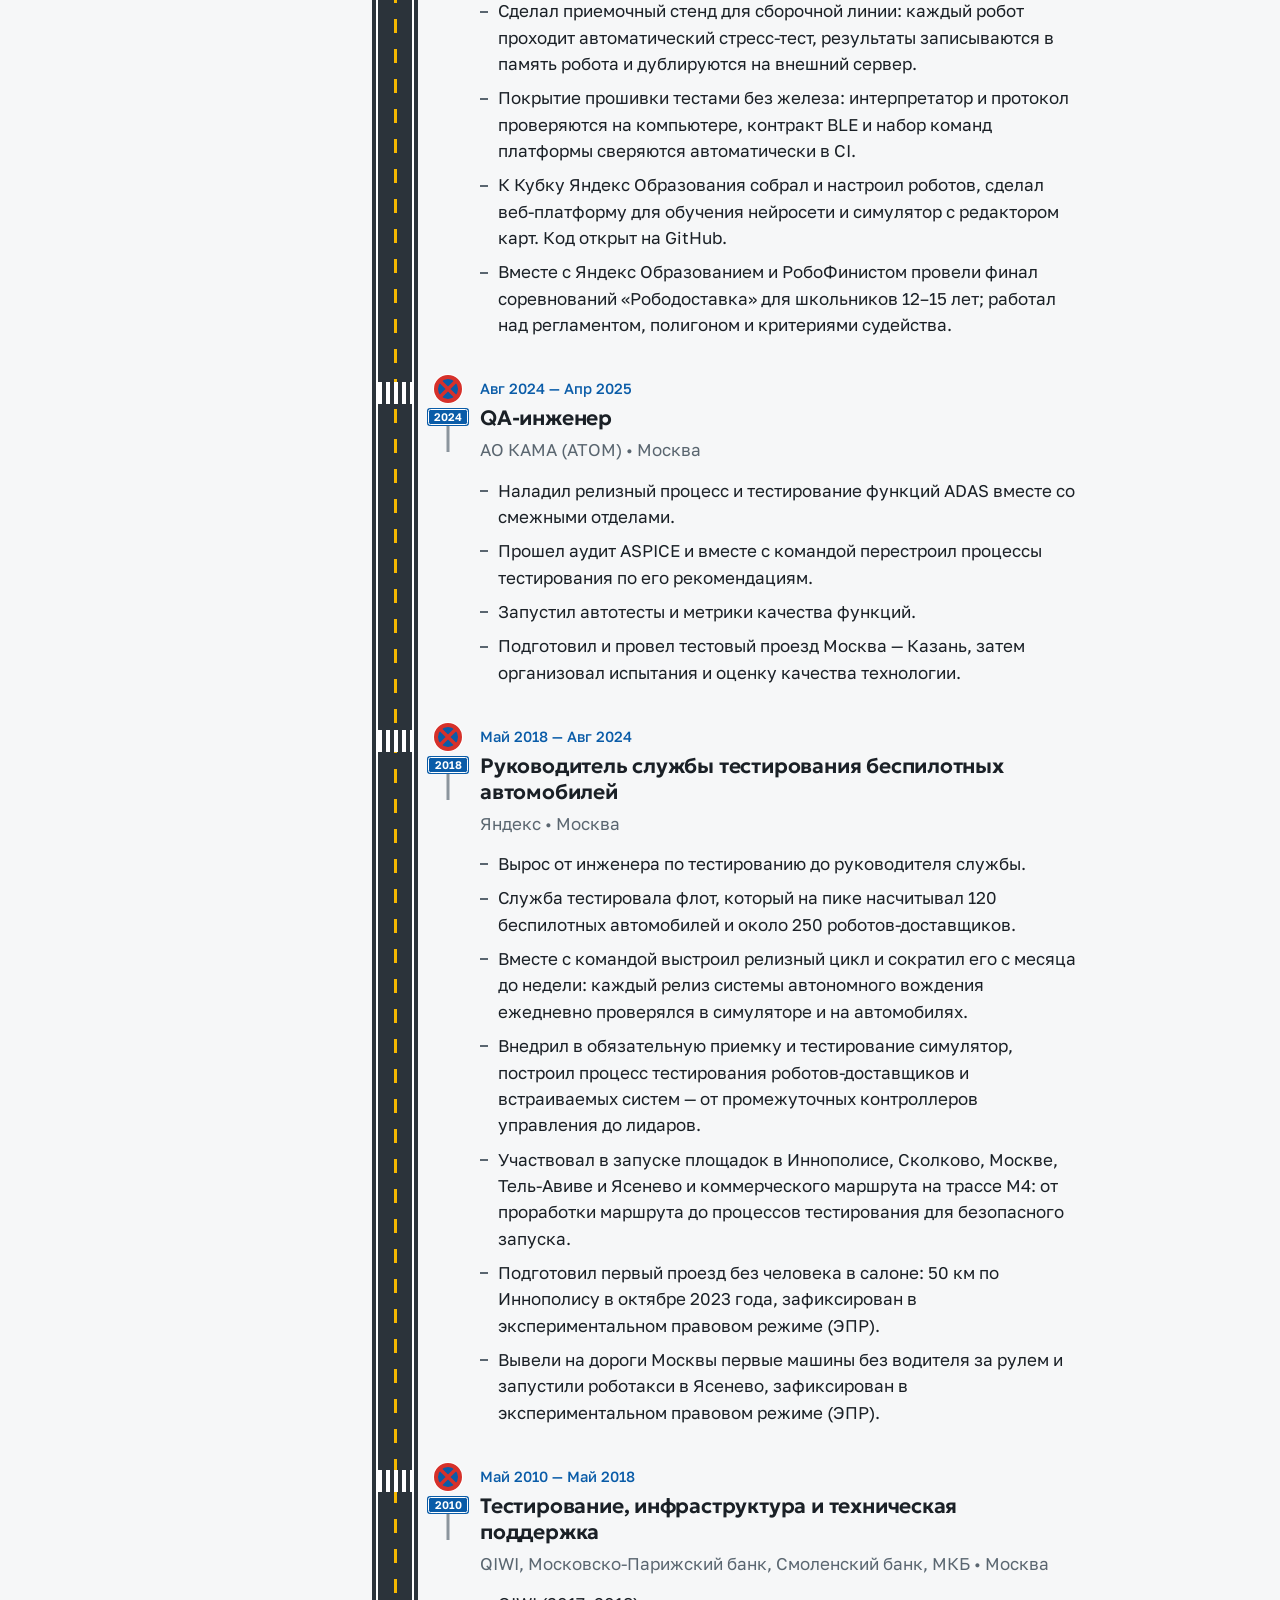
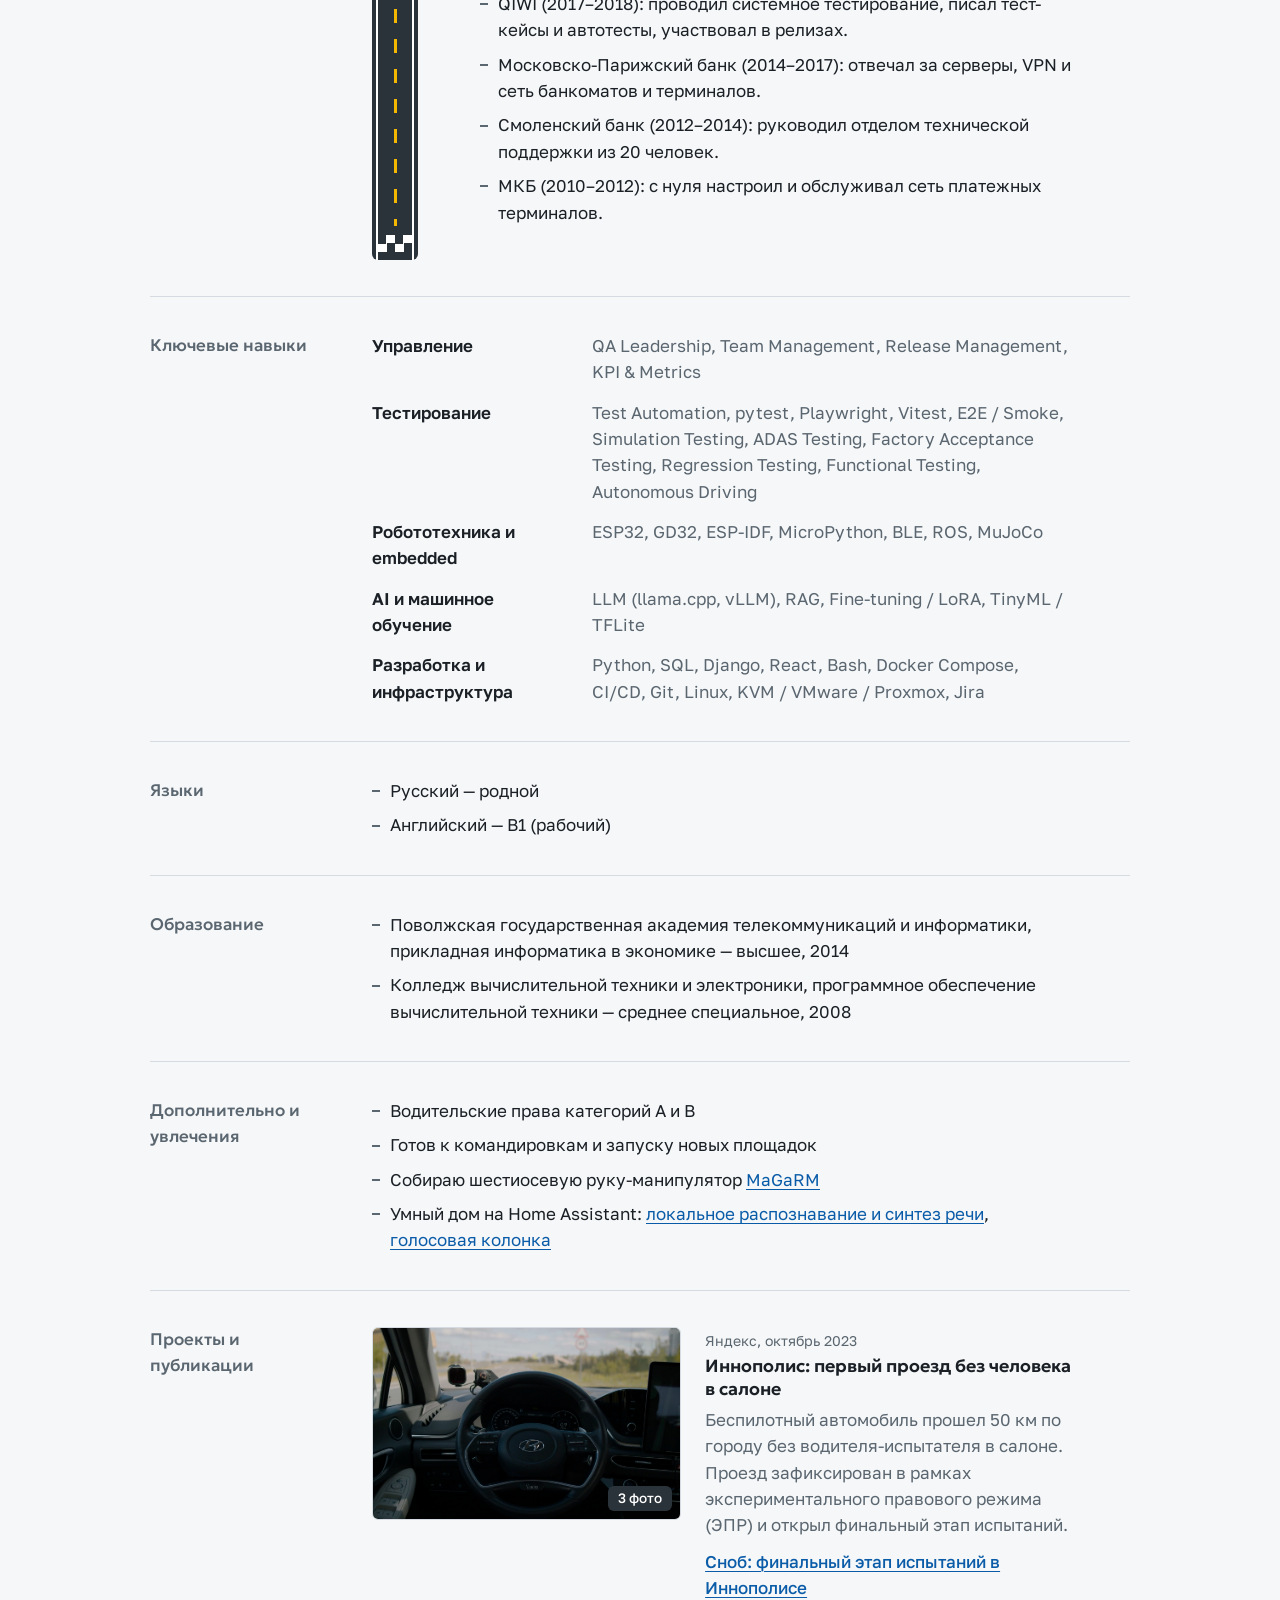
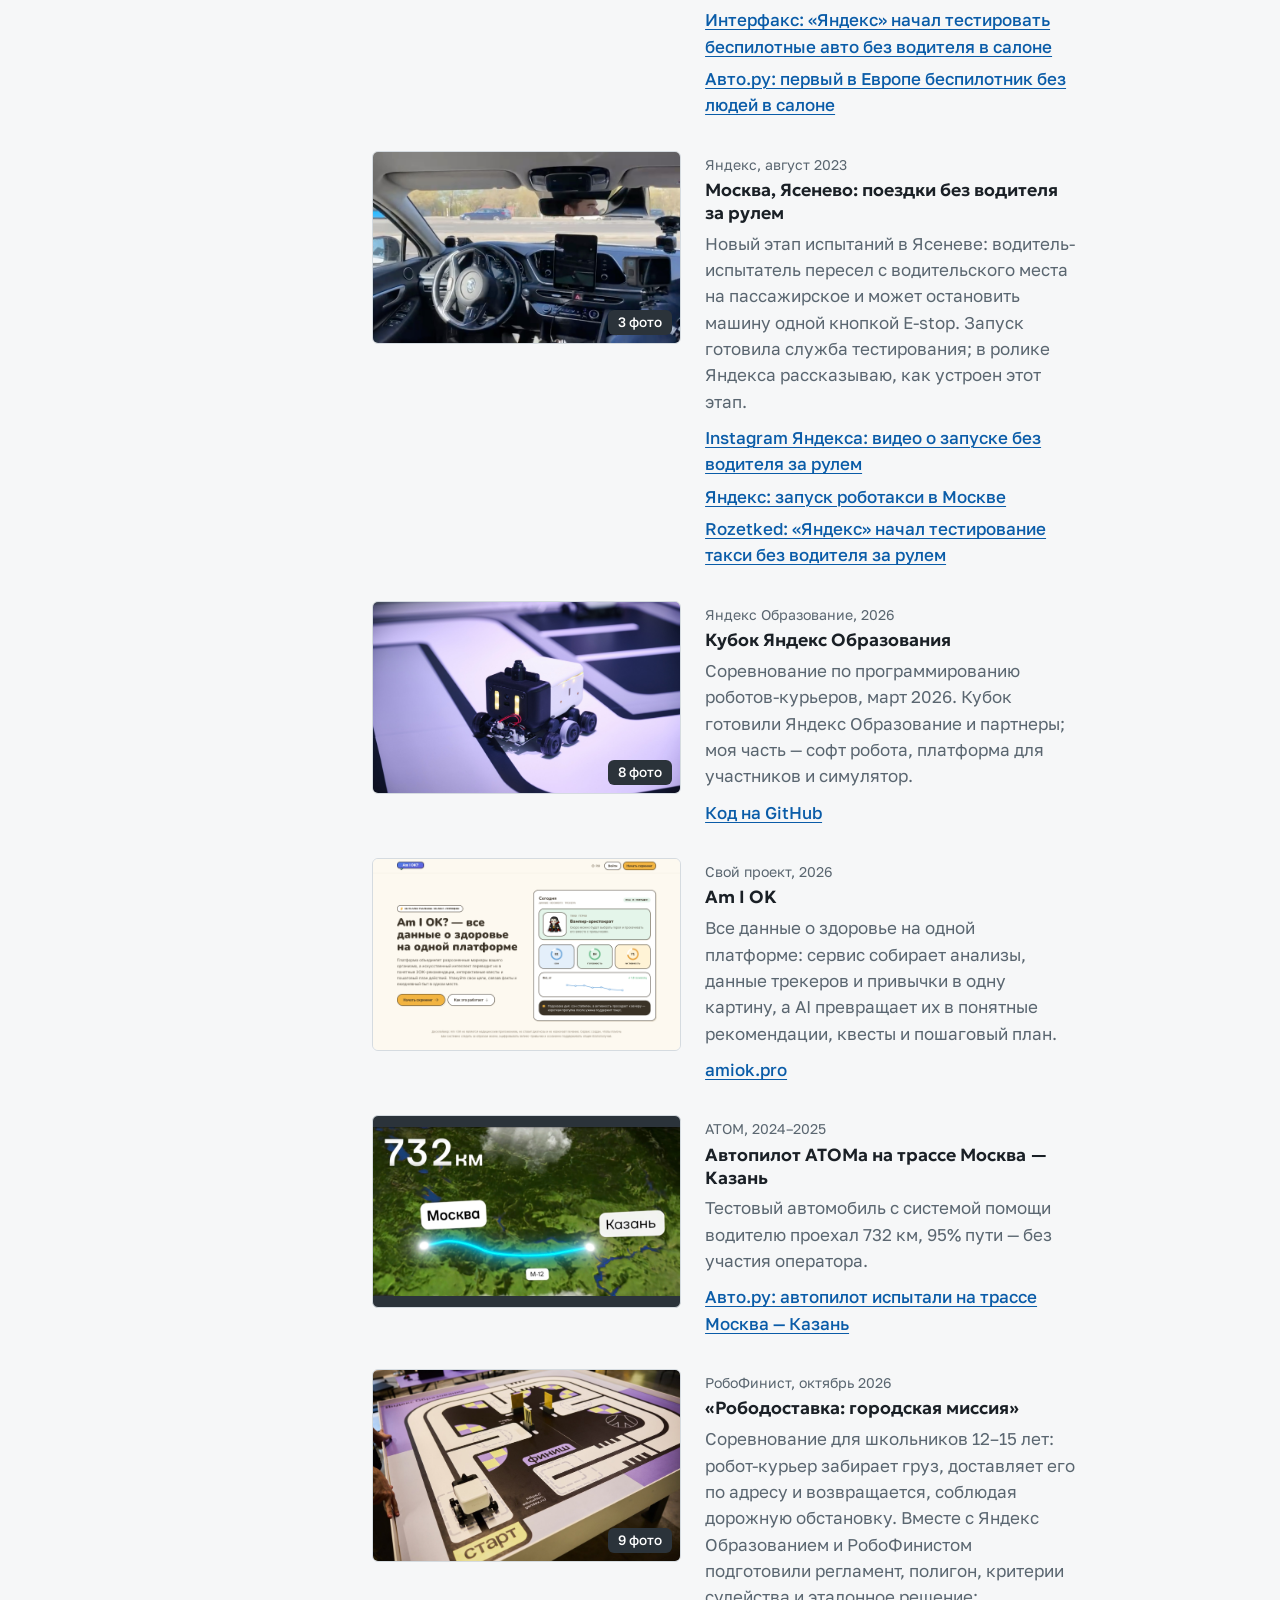
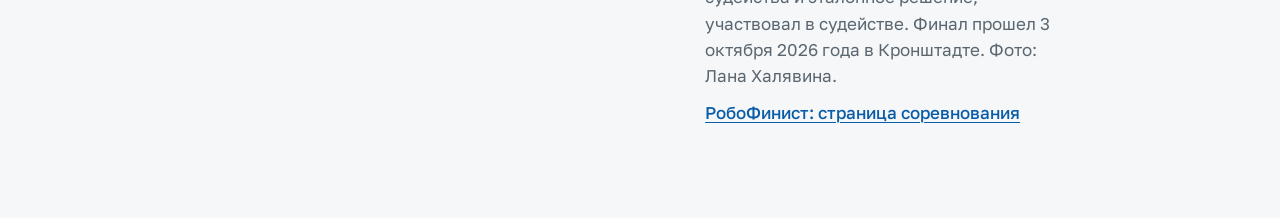
==== commit 13f350b0: "End the robotics project in November 2026" ====
--- a/index.html
+++ b/index.html
@@ -5,7 +5,7 @@
     <meta name="viewport" content="width=device-width, initial-scale=1.0" />
     <title>Максим Ганюшин — QA Lead</title>
     <meta name="description" content="QA Lead и инженер: автономный транспорт, робототехника, AI-сервисы. Резюме Максима Ганюшина." />
-    <meta name="build" content="e16ac61b0f" />
+    <meta name="build" content="dee7556e89" />
     <link rel="canonical" href="https://maksimka.info/" />
     <meta name="author" content="Максим Ганюшин" />
     <meta name="twitter:card" content="summary" />
@@ -46,7 +46,7 @@
       rel="stylesheet"
     />
     <!-- ?v= values and the build stamp above are written by prerender.py; do not edit them by hand. -->
-    <link rel="stylesheet" href="./styles.css?v=e16ac61b0f" />
+    <link rel="stylesheet" href="./styles.css?v=dee7556e89" />
     <!-- Yandex.Metrika counter. Runs only on the live site, so local previews and PDF builds are not counted. -->
     <script type="text/javascript">
       if (location.hostname === "maksimka.info" || location.hostname === "www.maksimka.info") {
@@ -84,7 +84,7 @@
       <div class="header-top">
         <div class="identity">
           <button type="button" class="portrait-button" id="portrait-button">
-            <img class="portrait" src="./assets/media/portrait.jpg?v=e16ac61b0f" alt="Максим Ганюшин" width="128" height="128" />
+            <img class="portrait" src="./assets/media/portrait.jpg?v=dee7556e89" alt="Максим Ганюшин" width="128" height="128" />
           </button>
           <div>
             <h1 id="full-name"><!--prerender:full-name-->Ганюшин Максим Владимирович<!--/prerender:full-name--></h1>
@@ -114,7 +114,7 @@
       <section class="section">
         <h2 id="experience-title"><!--prerender:experience-title-->Опыт работы<!--/prerender:experience-title--></h2>
         <div class="section-body">
-          <div id="experience-list" class="timeline"><!--prerender:experience-list--><article class="timeline-item"><div class="timeline-meta">Фев 2026 — н.в.</div><h3 class="timeline-role">Основатель</h3><p class="timeline-company">Am I OK (amiok.pro) • велнес-сервис: все данные о здоровье в одном месте</p><ul class="timeline-points"><li>Запустил сервис, который разбирает анализы с фото и PDF, собирает данные с носимых трекеров, показывает динамику показателей и подсказывает, как стать лучше.</li><li>Развернул языковую модель на своих серверах для изоляции медицинских данных.</li><li>Подключил RAG: перед ответом модель получает фрагменты из медицинской базы знаний.</li><li>Обучил LoRA поверх SDXL для раздела с персонажами и квестами; генерации принимаю по метрикам эталона.</li><li>Система качества: автотесты на всех уровнях — от модулей до сценариев в браузере (pytest, Vitest, Playwright); каждый релиз проверяется на живом сайте и автоматически откатывается при сбое.</li><li>Стек: React, Django, PostgreSQL, Docker; CI/CD на GitHub с отдельным тестовым сервером.</li></ul></article><article class="timeline-item"><div class="timeline-meta">Окт 2025 — н.в.</div><h3 class="timeline-role">Разработка софта для образовательных роботов и олимпиад по робототехнике</h3><p class="timeline-company">ИП, проект под ключ в партнерстве с Яндексом • Москва</p><ul class="timeline-points"><li>Разрабатываю софт серийного робота для образовательной платформы Яндекса: прошивки двух процессоров (ESP32-S3 и GD32), движение, камера, звук, датчики, Bluetooth и Wi-Fi.</li><li>Участвую в ревью железа и согласовании протокола между роботом и платформой.</li><li>Сделал приемочный стенд для сборочной линии: каждый робот проходит автоматический стресс-тест, результаты записываются в память робота и дублируются на внешний сервер.</li><li>Покрытие прошивки тестами без железа: интерпретатор и протокол проверяются на компьютере, контракт BLE и набор команд платформы сверяются автоматически в CI.</li><li>К Кубку Яндекс Образования собрал и настроил роботов, сделал веб-платформу для обучения нейросети и симулятор с редактором карт. Код открыт на GitHub.</li><li>Вместе с Яндекс Образованием и РобоФинистом провели финал соревнований «Рободоставка» для школьников 12–15 лет; работал над регламентом, полигоном и критериями судейства.</li></ul></article><article class="timeline-item"><div class="timeline-meta">Авг 2024 — Апр 2025</div><h3 class="timeline-role">QA-инженер</h3><p class="timeline-company">АО КАМА (АТОМ) • Москва</p><ul class="timeline-points"><li>Наладил релизный процесс и тестирование функций ADAS вместе со смежными отделами.</li><li>Прошел аудит ASPICE и вместе с командой перестроил процессы тестирования по его рекомендациям.</li><li>Запустил автотесты и метрики качества функций.</li><li>Подготовил и провел тестовый проезд Москва — Казань, затем организовал испытания и оценку качества технологии.</li></ul></article><article class="timeline-item"><div class="timeline-meta">Май 2018 — Авг 2024</div><h3 class="timeline-role">Руководитель службы тестирования беспилотных автомобилей</h3><p class="timeline-company">Яндекс • Москва</p><ul class="timeline-points"><li>Вырос от инженера по тестированию до руководителя службы.</li><li>Служба тестировала флот, который на пике насчитывал 120 беспилотных автомобилей и около 250 роботов-доставщиков.</li><li>Вместе с командой выстроил релизный цикл и сократил его с месяца до недели: каждый релиз системы автономного вождения ежедневно проверялся в симуляторе и на автомобилях.</li><li>Внедрил в обязательную приемку и тестирование симулятор, построил процесс тестирования роботов-доставщиков и встраиваемых систем — от промежуточных контроллеров управления до лидаров.</li><li>Участвовал в запуске площадок в Иннополисе, Сколково, Москве, Тель-Авиве и Ясенево и коммерческого маршрута на трассе М4: от проработки маршрута до процессов тестирования для безопасного запуска.</li><li>Подготовил первый проезд без человека в салоне: 50 км по Иннополису в октябре 2023 года, зафиксирован в экспериментальном правовом режиме (ЭПР).</li><li>Вывели на дороги Москвы первые машины без водителя за рулем и запустили роботакси в Ясенево, зафиксирован в экспериментальном правовом режиме (ЭПР).</li></ul></article><article class="timeline-item"><div class="timeline-meta">Май 2010 — Май 2018</div><h3 class="timeline-role">Тестирование, инфраструктура и техническая поддержка</h3><p class="timeline-company">QIWI, Московско-Парижский банк, Смоленский банк, МКБ • Москва</p><ul class="timeline-points"><li>QIWI (2017–2018): проводил системное тестирование, писал тест-кейсы и автотесты, участвовал в релизах.</li><li>Московско-Парижский банк (2014–2017): отвечал за серверы, VPN и сеть банкоматов и терминалов.</li><li>Смоленский банк (2012–2014): руководил отделом технической поддержки из 20 человек.</li><li>МКБ (2010–2012): с нуля настроил и обслуживал сеть платежных терминалов.</li></ul></article><!--/prerender:experience-list--></div>
+          <div id="experience-list" class="timeline"><!--prerender:experience-list--><article class="timeline-item"><div class="timeline-meta">Фев 2026 — н.в.</div><h3 class="timeline-role">Основатель</h3><p class="timeline-company">Am I OK (amiok.pro) • велнес-сервис: все данные о здоровье в одном месте</p><ul class="timeline-points"><li>Запустил сервис, который разбирает анализы с фото и PDF, собирает данные с носимых трекеров, показывает динамику показателей и подсказывает, как стать лучше.</li><li>Развернул языковую модель на своих серверах для изоляции медицинских данных.</li><li>Подключил RAG: перед ответом модель получает фрагменты из медицинской базы знаний.</li><li>Обучил LoRA поверх SDXL для раздела с персонажами и квестами; генерации принимаю по метрикам эталона.</li><li>Система качества: автотесты на всех уровнях — от модулей до сценариев в браузере (pytest, Vitest, Playwright); каждый релиз проверяется на живом сайте и автоматически откатывается при сбое.</li><li>Стек: React, Django, PostgreSQL, Docker; CI/CD на GitHub с отдельным тестовым сервером.</li></ul></article><article class="timeline-item"><div class="timeline-meta">Окт 2025 — Нояб 2026</div><h3 class="timeline-role">Разработка софта для образовательных роботов и олимпиад по робототехнике</h3><p class="timeline-company">ИП, проект под ключ в партнерстве с Яндексом • Москва</p><ul class="timeline-points"><li>Разрабатываю софт серийного робота для образовательной платформы Яндекса: прошивки двух процессоров (ESP32-S3 и GD32), движение, камера, звук, датчики, Bluetooth и Wi-Fi.</li><li>Участвую в ревью железа и согласовании протокола между роботом и платформой.</li><li>Сделал приемочный стенд для сборочной линии: каждый робот проходит автоматический стресс-тест, результаты записываются в память робота и дублируются на внешний сервер.</li><li>Покрытие прошивки тестами без железа: интерпретатор и протокол проверяются на компьютере, контракт BLE и набор команд платформы сверяются автоматически в CI.</li><li>К Кубку Яндекс Образования собрал и настроил роботов, сделал веб-платформу для обучения нейросети и симулятор с редактором карт. Код открыт на GitHub.</li><li>Вместе с Яндекс Образованием и РобоФинистом провели финал соревнований «Рободоставка» для школьников 12–15 лет; работал над регламентом, полигоном и критериями судейства.</li></ul></article><article class="timeline-item"><div class="timeline-meta">Авг 2024 — Апр 2025</div><h3 class="timeline-role">QA-инженер</h3><p class="timeline-company">АО КАМА (АТОМ) • Москва</p><ul class="timeline-points"><li>Наладил релизный процесс и тестирование функций ADAS вместе со смежными отделами.</li><li>Прошел аудит ASPICE и вместе с командой перестроил процессы тестирования по его рекомендациям.</li><li>Запустил автотесты и метрики качества функций.</li><li>Подготовил и провел тестовый проезд Москва — Казань, затем организовал испытания и оценку качества технологии.</li></ul></article><article class="timeline-item"><div class="timeline-meta">Май 2018 — Авг 2024</div><h3 class="timeline-role">Руководитель службы тестирования беспилотных автомобилей</h3><p class="timeline-company">Яндекс • Москва</p><ul class="timeline-points"><li>Вырос от инженера по тестированию до руководителя службы.</li><li>Служба тестировала флот, который на пике насчитывал 120 беспилотных автомобилей и около 250 роботов-доставщиков.</li><li>Вместе с командой выстроил релизный цикл и сократил его с месяца до недели: каждый релиз системы автономного вождения ежедневно проверялся в симуляторе и на автомобилях.</li><li>Внедрил в обязательную приемку и тестирование симулятор, построил процесс тестирования роботов-доставщиков и встраиваемых систем — от промежуточных контроллеров управления до лидаров.</li><li>Участвовал в запуске площадок в Иннополисе, Сколково, Москве, Тель-Авиве и Ясенево и коммерческого маршрута на трассе М4: от проработки маршрута до процессов тестирования для безопасного запуска.</li><li>Подготовил первый проезд без человека в салоне: 50 км по Иннополису в октябре 2023 года, зафиксирован в экспериментальном правовом режиме (ЭПР).</li><li>Вывели на дороги Москвы первые машины без водителя за рулем и запустили роботакси в Ясенево, зафиксирован в экспериментальном правовом режиме (ЭПР).</li></ul></article><article class="timeline-item"><div class="timeline-meta">Май 2010 — Май 2018</div><h3 class="timeline-role">Тестирование, инфраструктура и техническая поддержка</h3><p class="timeline-company">QIWI, Московско-Парижский банк, Смоленский банк, МКБ • Москва</p><ul class="timeline-points"><li>QIWI (2017–2018): проводил системное тестирование, писал тест-кейсы и автотесты, участвовал в релизах.</li><li>Московско-Парижский банк (2014–2017): отвечал за серверы, VPN и сеть банкоматов и терминалов.</li><li>Смоленский банк (2012–2014): руководил отделом технической поддержки из 20 человек.</li><li>МКБ (2010–2012): с нуля настроил и обслуживал сеть платежных терминалов.</li></ul></article><!--/prerender:experience-list--></div>
         </div>
       </section>
 
@@ -172,6 +172,6 @@
       <button type="button" id="lightbox-close" class="lightbox-close">×</button>
     </dialog>
 
-    <script src="./app.js?v=e16ac61b0f" type="module"></script>
+    <script src="./app.js?v=dee7556e89" type="module"></script>
   </body>
 </html>
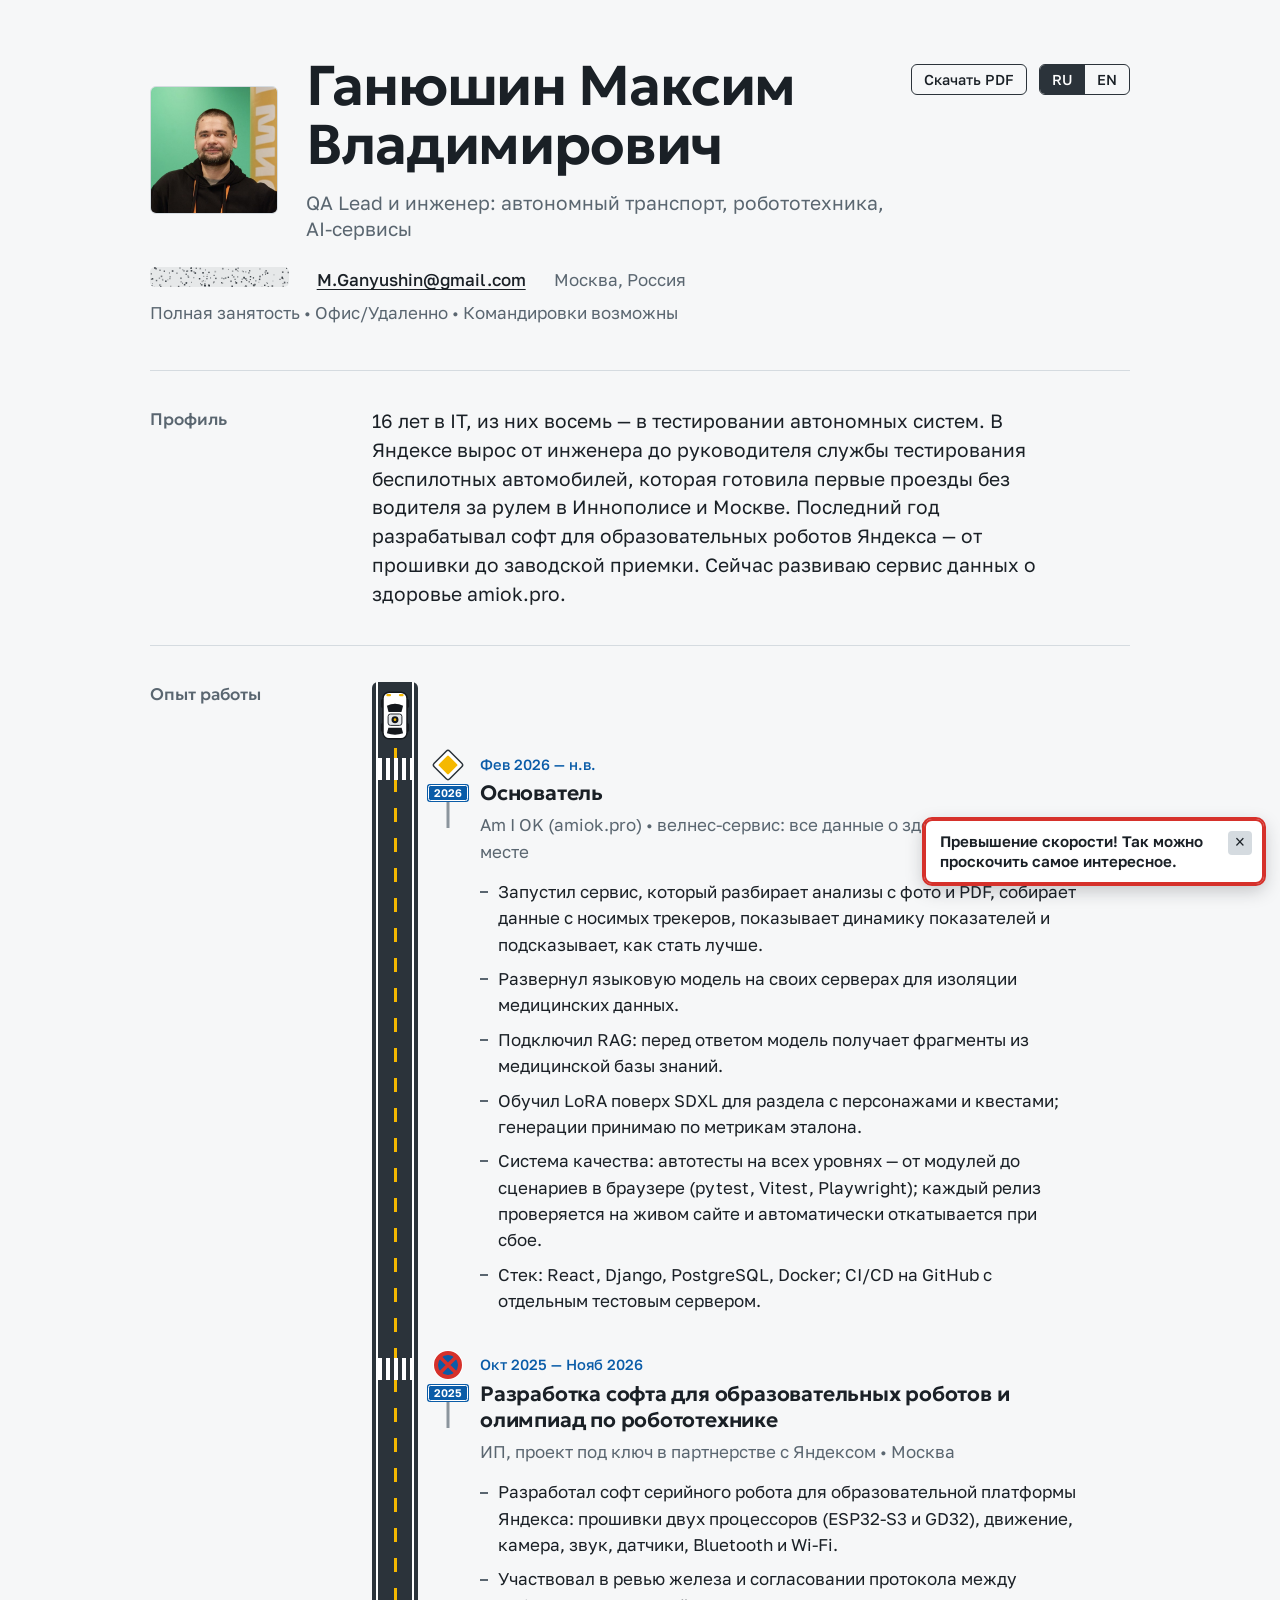
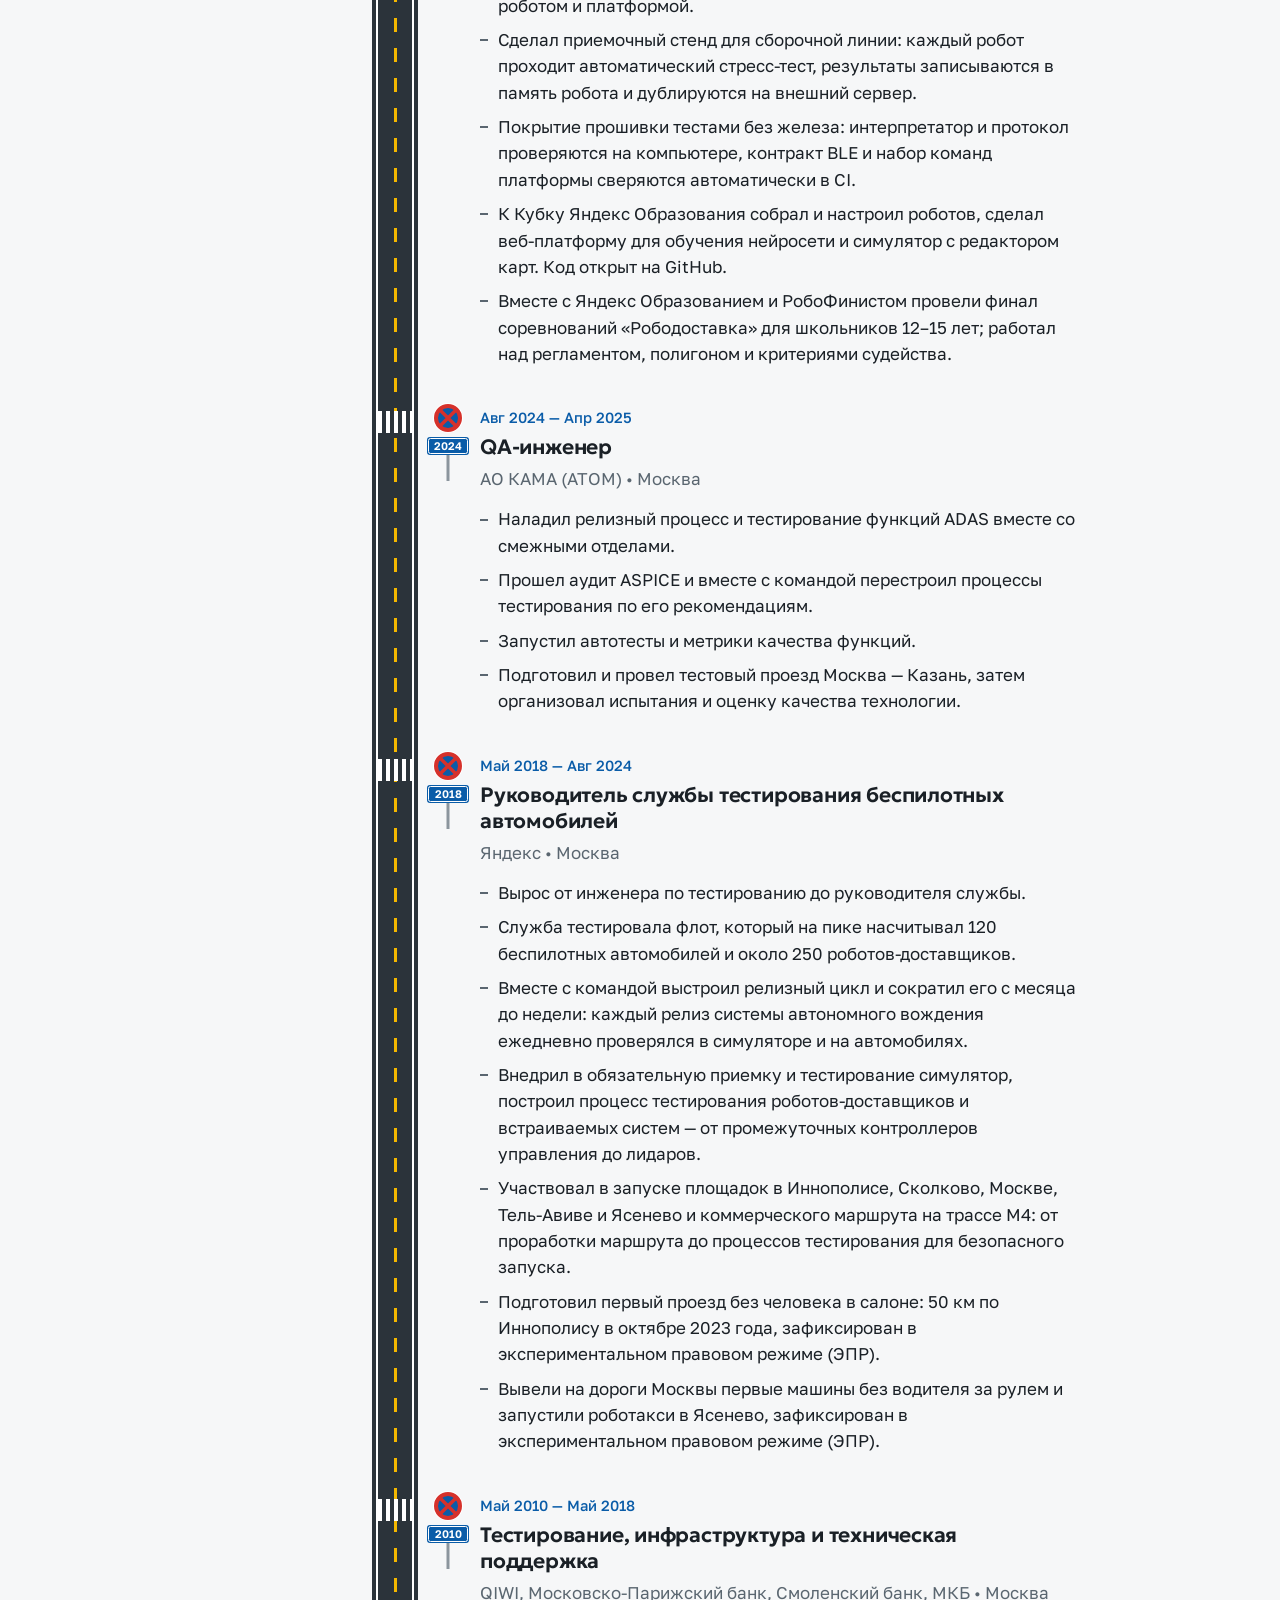
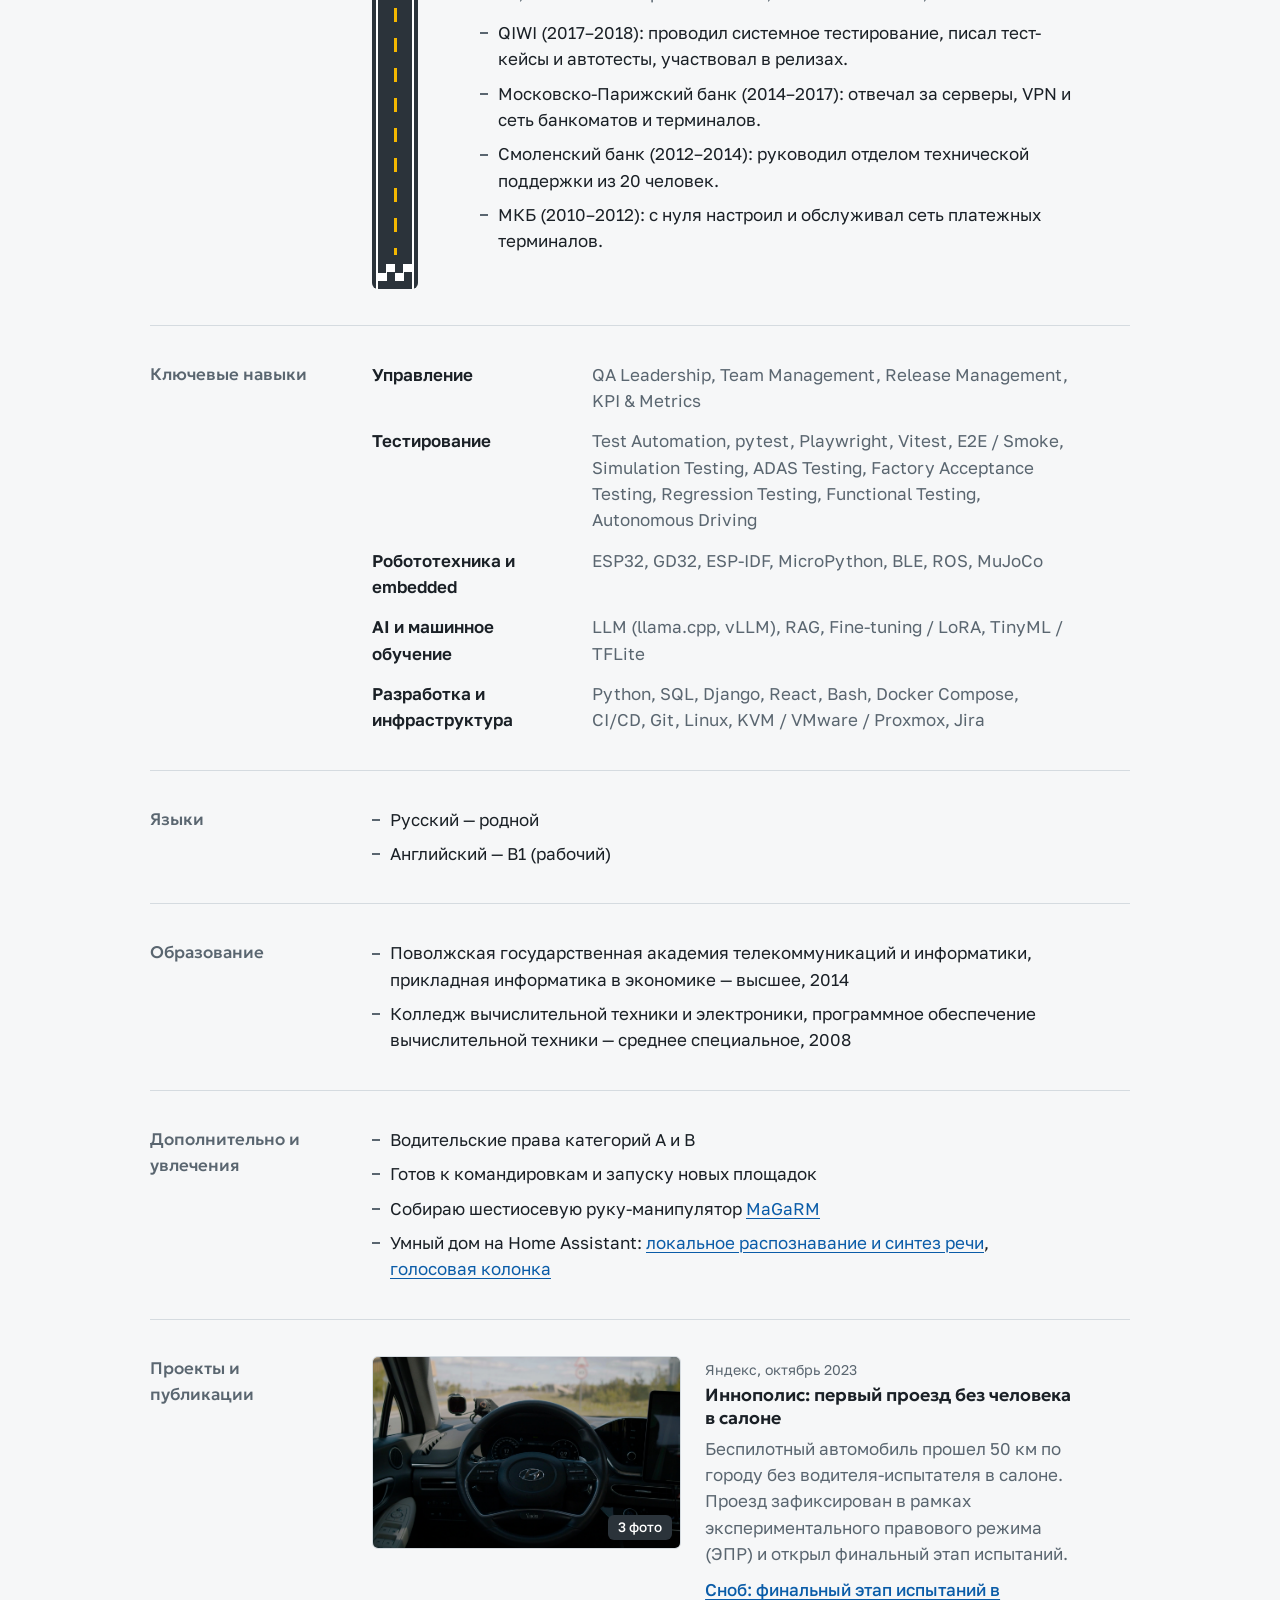
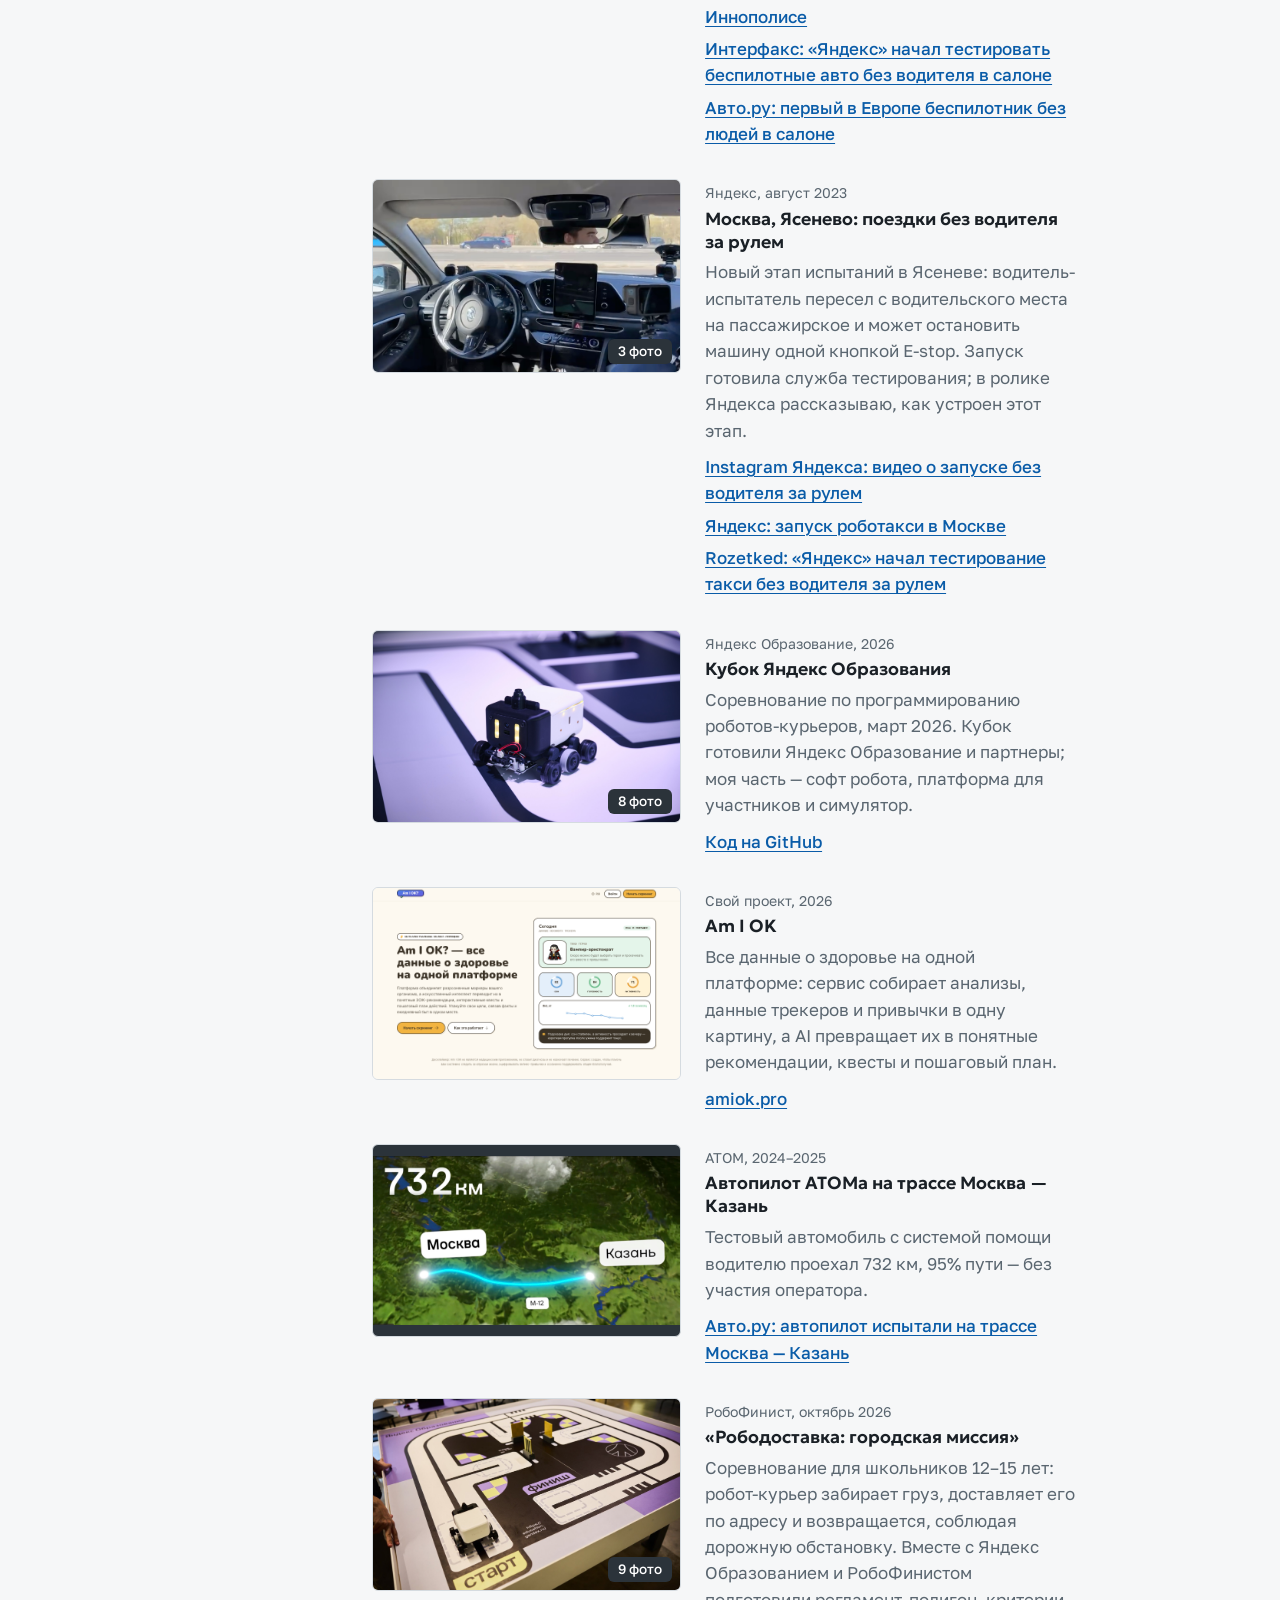
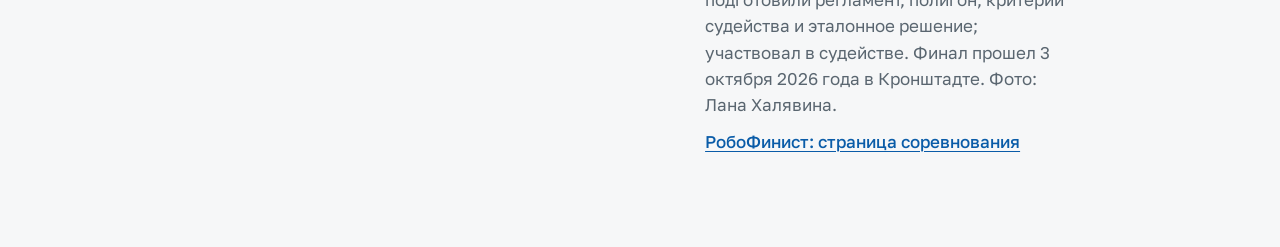
==== commit bb45c09a: "Put the finished robotics project in the past tense" ====
--- a/index.html
+++ b/index.html
@@ -5,7 +5,7 @@
     <meta name="viewport" content="width=device-width, initial-scale=1.0" />
     <title>Максим Ганюшин — QA Lead</title>
     <meta name="description" content="QA Lead и инженер: автономный транспорт, робототехника, AI-сервисы. Резюме Максима Ганюшина." />
-    <meta name="build" content="dee7556e89" />
+    <meta name="build" content="c242ccf276" />
     <link rel="canonical" href="https://maksimka.info/" />
     <meta name="author" content="Максим Ганюшин" />
     <meta name="twitter:card" content="summary" />
@@ -46,7 +46,7 @@
       rel="stylesheet"
     />
     <!-- ?v= values and the build stamp above are written by prerender.py; do not edit them by hand. -->
-    <link rel="stylesheet" href="./styles.css?v=dee7556e89" />
+    <link rel="stylesheet" href="./styles.css?v=c242ccf276" />
     <!-- Yandex.Metrika counter. Runs only on the live site, so local previews and PDF builds are not counted. -->
     <script type="text/javascript">
       if (location.hostname === "maksimka.info" || location.hostname === "www.maksimka.info") {
@@ -84,7 +84,7 @@
       <div class="header-top">
         <div class="identity">
           <button type="button" class="portrait-button" id="portrait-button">
-            <img class="portrait" src="./assets/media/portrait.jpg?v=dee7556e89" alt="Максим Ганюшин" width="128" height="128" />
+            <img class="portrait" src="./assets/media/portrait.jpg?v=c242ccf276" alt="Максим Ганюшин" width="128" height="128" />
           </button>
           <div>
             <h1 id="full-name"><!--prerender:full-name-->Ганюшин Максим Владимирович<!--/prerender:full-name--></h1>
@@ -107,14 +107,14 @@
       <section class="section">
         <h2 id="profile-title"><!--prerender:profile-title-->Профиль<!--/prerender:profile-title--></h2>
         <div class="section-body">
-          <p class="lead" id="profile-text"><!--prerender:profile-text-->16 лет в IT, из них восемь — в тестировании автономных систем. В Яндексе вырос от инженера до руководителя службы тестирования беспилотных автомобилей, которая готовила первые проезды без водителя за рулем в Иннополисе и Москве. Последний год занимаюсь софтом для образовательных роботов Яндекса — от прошивки до заводской приемки — и развиваю сервис данных о здоровье amiok.pro.<!--/prerender:profile-text--></p>
+          <p class="lead" id="profile-text"><!--prerender:profile-text-->16 лет в IT, из них восемь — в тестировании автономных систем. В Яндексе вырос от инженера до руководителя службы тестирования беспилотных автомобилей, которая готовила первые проезды без водителя за рулем в Иннополисе и Москве. Последний год разрабатывал софт для образовательных роботов Яндекса — от прошивки до заводской приемки. Сейчас развиваю сервис данных о здоровье amiok.pro.<!--/prerender:profile-text--></p>
         </div>
       </section>
 
       <section class="section">
         <h2 id="experience-title"><!--prerender:experience-title-->Опыт работы<!--/prerender:experience-title--></h2>
         <div class="section-body">
-          <div id="experience-list" class="timeline"><!--prerender:experience-list--><article class="timeline-item"><div class="timeline-meta">Фев 2026 — н.в.</div><h3 class="timeline-role">Основатель</h3><p class="timeline-company">Am I OK (amiok.pro) • велнес-сервис: все данные о здоровье в одном месте</p><ul class="timeline-points"><li>Запустил сервис, который разбирает анализы с фото и PDF, собирает данные с носимых трекеров, показывает динамику показателей и подсказывает, как стать лучше.</li><li>Развернул языковую модель на своих серверах для изоляции медицинских данных.</li><li>Подключил RAG: перед ответом модель получает фрагменты из медицинской базы знаний.</li><li>Обучил LoRA поверх SDXL для раздела с персонажами и квестами; генерации принимаю по метрикам эталона.</li><li>Система качества: автотесты на всех уровнях — от модулей до сценариев в браузере (pytest, Vitest, Playwright); каждый релиз проверяется на живом сайте и автоматически откатывается при сбое.</li><li>Стек: React, Django, PostgreSQL, Docker; CI/CD на GitHub с отдельным тестовым сервером.</li></ul></article><article class="timeline-item"><div class="timeline-meta">Окт 2025 — Нояб 2026</div><h3 class="timeline-role">Разработка софта для образовательных роботов и олимпиад по робототехнике</h3><p class="timeline-company">ИП, проект под ключ в партнерстве с Яндексом • Москва</p><ul class="timeline-points"><li>Разрабатываю софт серийного робота для образовательной платформы Яндекса: прошивки двух процессоров (ESP32-S3 и GD32), движение, камера, звук, датчики, Bluetooth и Wi-Fi.</li><li>Участвую в ревью железа и согласовании протокола между роботом и платформой.</li><li>Сделал приемочный стенд для сборочной линии: каждый робот проходит автоматический стресс-тест, результаты записываются в память робота и дублируются на внешний сервер.</li><li>Покрытие прошивки тестами без железа: интерпретатор и протокол проверяются на компьютере, контракт BLE и набор команд платформы сверяются автоматически в CI.</li><li>К Кубку Яндекс Образования собрал и настроил роботов, сделал веб-платформу для обучения нейросети и симулятор с редактором карт. Код открыт на GitHub.</li><li>Вместе с Яндекс Образованием и РобоФинистом провели финал соревнований «Рободоставка» для школьников 12–15 лет; работал над регламентом, полигоном и критериями судейства.</li></ul></article><article class="timeline-item"><div class="timeline-meta">Авг 2024 — Апр 2025</div><h3 class="timeline-role">QA-инженер</h3><p class="timeline-company">АО КАМА (АТОМ) • Москва</p><ul class="timeline-points"><li>Наладил релизный процесс и тестирование функций ADAS вместе со смежными отделами.</li><li>Прошел аудит ASPICE и вместе с командой перестроил процессы тестирования по его рекомендациям.</li><li>Запустил автотесты и метрики качества функций.</li><li>Подготовил и провел тестовый проезд Москва — Казань, затем организовал испытания и оценку качества технологии.</li></ul></article><article class="timeline-item"><div class="timeline-meta">Май 2018 — Авг 2024</div><h3 class="timeline-role">Руководитель службы тестирования беспилотных автомобилей</h3><p class="timeline-company">Яндекс • Москва</p><ul class="timeline-points"><li>Вырос от инженера по тестированию до руководителя службы.</li><li>Служба тестировала флот, который на пике насчитывал 120 беспилотных автомобилей и около 250 роботов-доставщиков.</li><li>Вместе с командой выстроил релизный цикл и сократил его с месяца до недели: каждый релиз системы автономного вождения ежедневно проверялся в симуляторе и на автомобилях.</li><li>Внедрил в обязательную приемку и тестирование симулятор, построил процесс тестирования роботов-доставщиков и встраиваемых систем — от промежуточных контроллеров управления до лидаров.</li><li>Участвовал в запуске площадок в Иннополисе, Сколково, Москве, Тель-Авиве и Ясенево и коммерческого маршрута на трассе М4: от проработки маршрута до процессов тестирования для безопасного запуска.</li><li>Подготовил первый проезд без человека в салоне: 50 км по Иннополису в октябре 2023 года, зафиксирован в экспериментальном правовом режиме (ЭПР).</li><li>Вывели на дороги Москвы первые машины без водителя за рулем и запустили роботакси в Ясенево, зафиксирован в экспериментальном правовом режиме (ЭПР).</li></ul></article><article class="timeline-item"><div class="timeline-meta">Май 2010 — Май 2018</div><h3 class="timeline-role">Тестирование, инфраструктура и техническая поддержка</h3><p class="timeline-company">QIWI, Московско-Парижский банк, Смоленский банк, МКБ • Москва</p><ul class="timeline-points"><li>QIWI (2017–2018): проводил системное тестирование, писал тест-кейсы и автотесты, участвовал в релизах.</li><li>Московско-Парижский банк (2014–2017): отвечал за серверы, VPN и сеть банкоматов и терминалов.</li><li>Смоленский банк (2012–2014): руководил отделом технической поддержки из 20 человек.</li><li>МКБ (2010–2012): с нуля настроил и обслуживал сеть платежных терминалов.</li></ul></article><!--/prerender:experience-list--></div>
+          <div id="experience-list" class="timeline"><!--prerender:experience-list--><article class="timeline-item"><div class="timeline-meta">Фев 2026 — н.в.</div><h3 class="timeline-role">Основатель</h3><p class="timeline-company">Am I OK (amiok.pro) • велнес-сервис: все данные о здоровье в одном месте</p><ul class="timeline-points"><li>Запустил сервис, который разбирает анализы с фото и PDF, собирает данные с носимых трекеров, показывает динамику показателей и подсказывает, как стать лучше.</li><li>Развернул языковую модель на своих серверах для изоляции медицинских данных.</li><li>Подключил RAG: перед ответом модель получает фрагменты из медицинской базы знаний.</li><li>Обучил LoRA поверх SDXL для раздела с персонажами и квестами; генерации принимаю по метрикам эталона.</li><li>Система качества: автотесты на всех уровнях — от модулей до сценариев в браузере (pytest, Vitest, Playwright); каждый релиз проверяется на живом сайте и автоматически откатывается при сбое.</li><li>Стек: React, Django, PostgreSQL, Docker; CI/CD на GitHub с отдельным тестовым сервером.</li></ul></article><article class="timeline-item"><div class="timeline-meta">Окт 2025 — Нояб 2026</div><h3 class="timeline-role">Разработка софта для образовательных роботов и олимпиад по робототехнике</h3><p class="timeline-company">ИП, проект под ключ в партнерстве с Яндексом • Москва</p><ul class="timeline-points"><li>Разработал софт серийного робота для образовательной платформы Яндекса: прошивки двух процессоров (ESP32-S3 и GD32), движение, камера, звук, датчики, Bluetooth и Wi-Fi.</li><li>Участвовал в ревью железа и согласовании протокола между роботом и платформой.</li><li>Сделал приемочный стенд для сборочной линии: каждый робот проходит автоматический стресс-тест, результаты записываются в память робота и дублируются на внешний сервер.</li><li>Покрытие прошивки тестами без железа: интерпретатор и протокол проверяются на компьютере, контракт BLE и набор команд платформы сверяются автоматически в CI.</li><li>К Кубку Яндекс Образования собрал и настроил роботов, сделал веб-платформу для обучения нейросети и симулятор с редактором карт. Код открыт на GitHub.</li><li>Вместе с Яндекс Образованием и РобоФинистом провели финал соревнований «Рободоставка» для школьников 12–15 лет; работал над регламентом, полигоном и критериями судейства.</li></ul></article><article class="timeline-item"><div class="timeline-meta">Авг 2024 — Апр 2025</div><h3 class="timeline-role">QA-инженер</h3><p class="timeline-company">АО КАМА (АТОМ) • Москва</p><ul class="timeline-points"><li>Наладил релизный процесс и тестирование функций ADAS вместе со смежными отделами.</li><li>Прошел аудит ASPICE и вместе с командой перестроил процессы тестирования по его рекомендациям.</li><li>Запустил автотесты и метрики качества функций.</li><li>Подготовил и провел тестовый проезд Москва — Казань, затем организовал испытания и оценку качества технологии.</li></ul></article><article class="timeline-item"><div class="timeline-meta">Май 2018 — Авг 2024</div><h3 class="timeline-role">Руководитель службы тестирования беспилотных автомобилей</h3><p class="timeline-company">Яндекс • Москва</p><ul class="timeline-points"><li>Вырос от инженера по тестированию до руководителя службы.</li><li>Служба тестировала флот, который на пике насчитывал 120 беспилотных автомобилей и около 250 роботов-доставщиков.</li><li>Вместе с командой выстроил релизный цикл и сократил его с месяца до недели: каждый релиз системы автономного вождения ежедневно проверялся в симуляторе и на автомобилях.</li><li>Внедрил в обязательную приемку и тестирование симулятор, построил процесс тестирования роботов-доставщиков и встраиваемых систем — от промежуточных контроллеров управления до лидаров.</li><li>Участвовал в запуске площадок в Иннополисе, Сколково, Москве, Тель-Авиве и Ясенево и коммерческого маршрута на трассе М4: от проработки маршрута до процессов тестирования для безопасного запуска.</li><li>Подготовил первый проезд без человека в салоне: 50 км по Иннополису в октябре 2023 года, зафиксирован в экспериментальном правовом режиме (ЭПР).</li><li>Вывели на дороги Москвы первые машины без водителя за рулем и запустили роботакси в Ясенево, зафиксирован в экспериментальном правовом режиме (ЭПР).</li></ul></article><article class="timeline-item"><div class="timeline-meta">Май 2010 — Май 2018</div><h3 class="timeline-role">Тестирование, инфраструктура и техническая поддержка</h3><p class="timeline-company">QIWI, Московско-Парижский банк, Смоленский банк, МКБ • Москва</p><ul class="timeline-points"><li>QIWI (2017–2018): проводил системное тестирование, писал тест-кейсы и автотесты, участвовал в релизах.</li><li>Московско-Парижский банк (2014–2017): отвечал за серверы, VPN и сеть банкоматов и терминалов.</li><li>Смоленский банк (2012–2014): руководил отделом технической поддержки из 20 человек.</li><li>МКБ (2010–2012): с нуля настроил и обслуживал сеть платежных терминалов.</li></ul></article><!--/prerender:experience-list--></div>
         </div>
       </section>
 
@@ -172,6 +172,6 @@
       <button type="button" id="lightbox-close" class="lightbox-close">×</button>
     </dialog>
 
-    <script src="./app.js?v=dee7556e89" type="module"></script>
+    <script src="./app.js?v=c242ccf276" type="module"></script>
   </body>
 </html>
